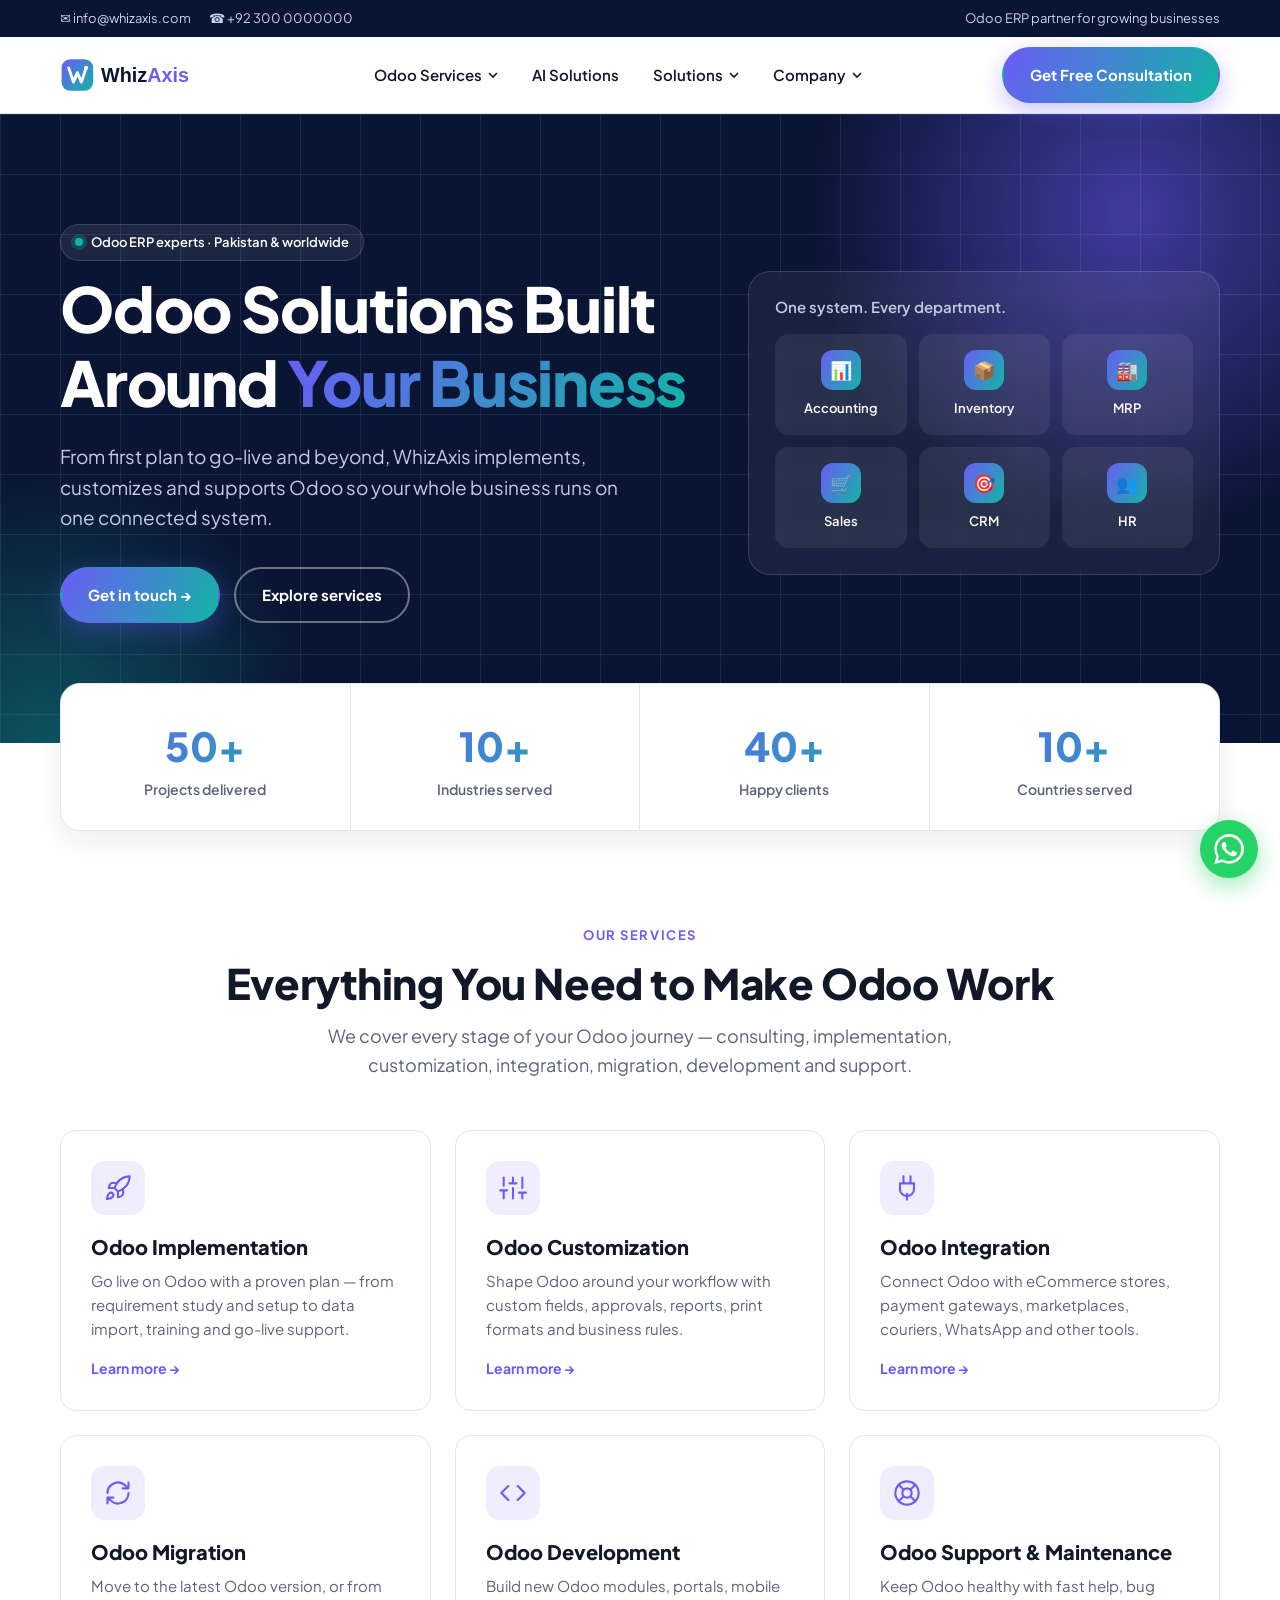
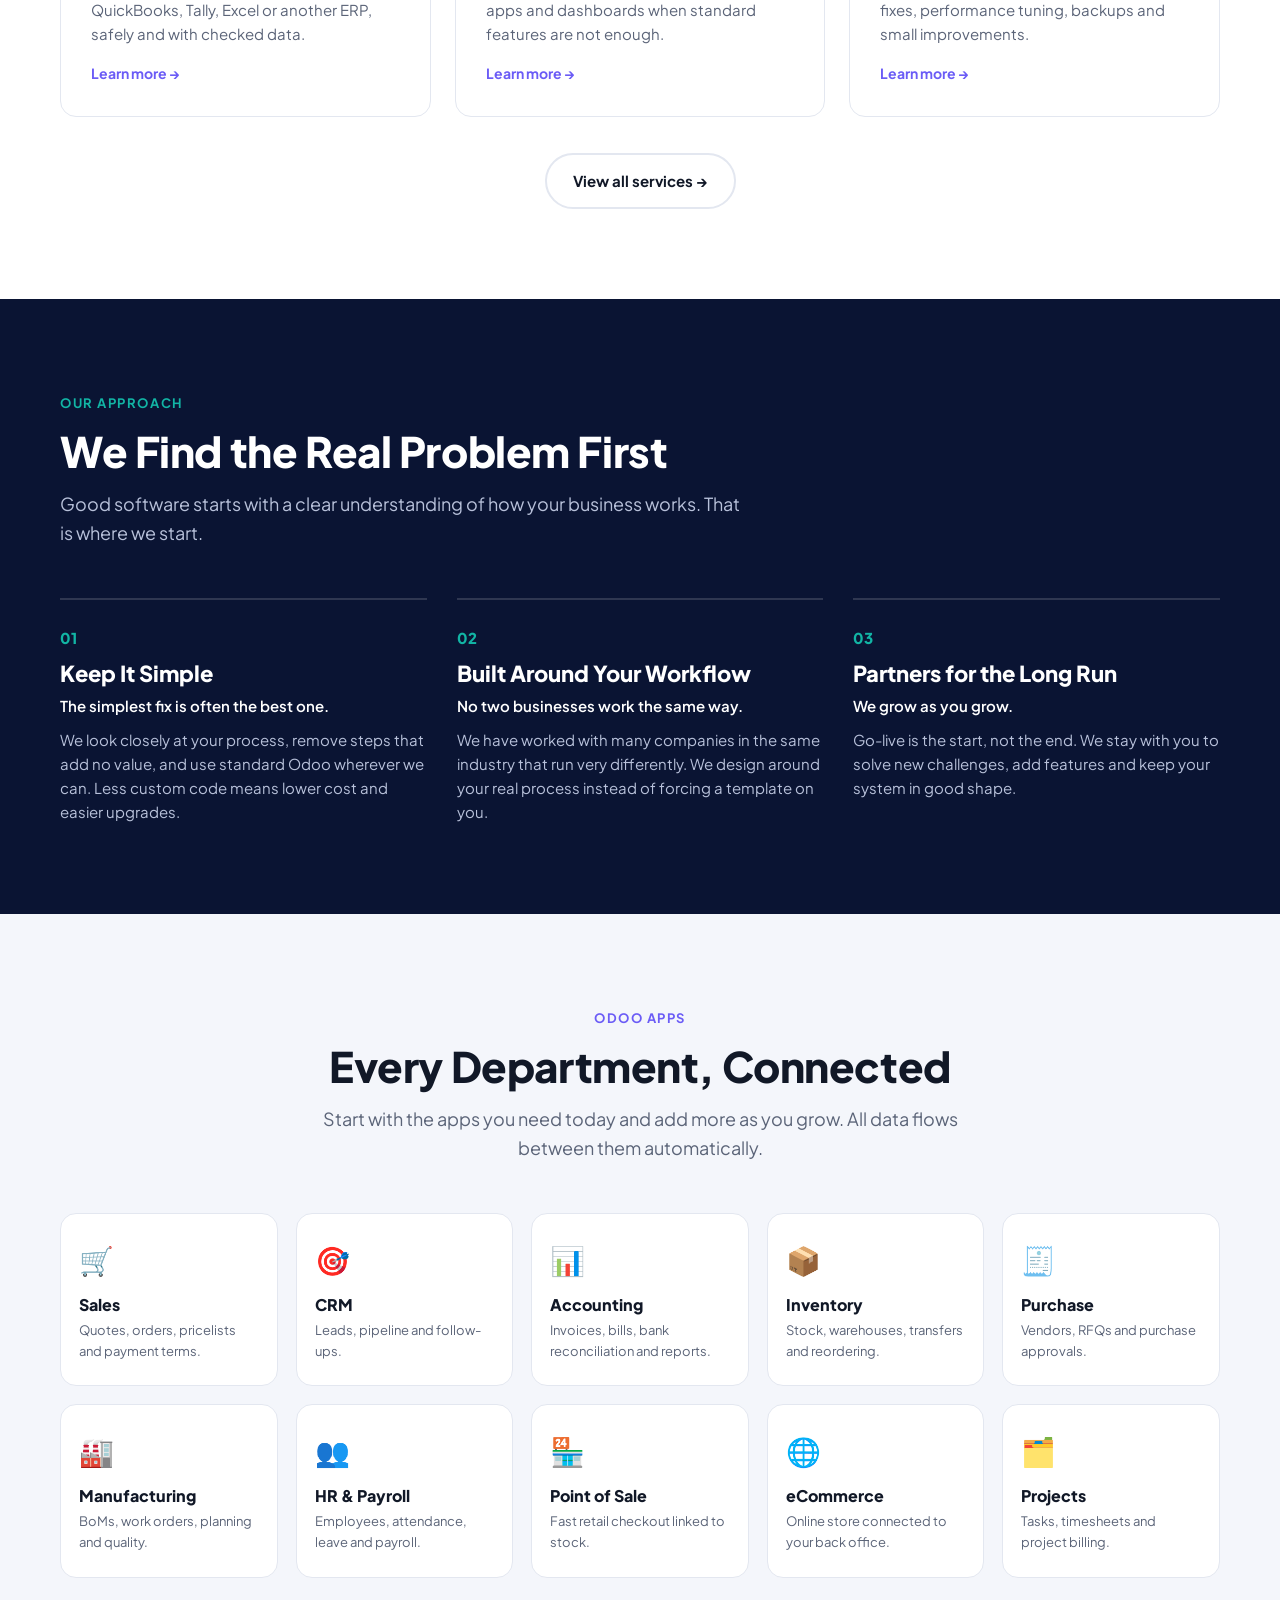
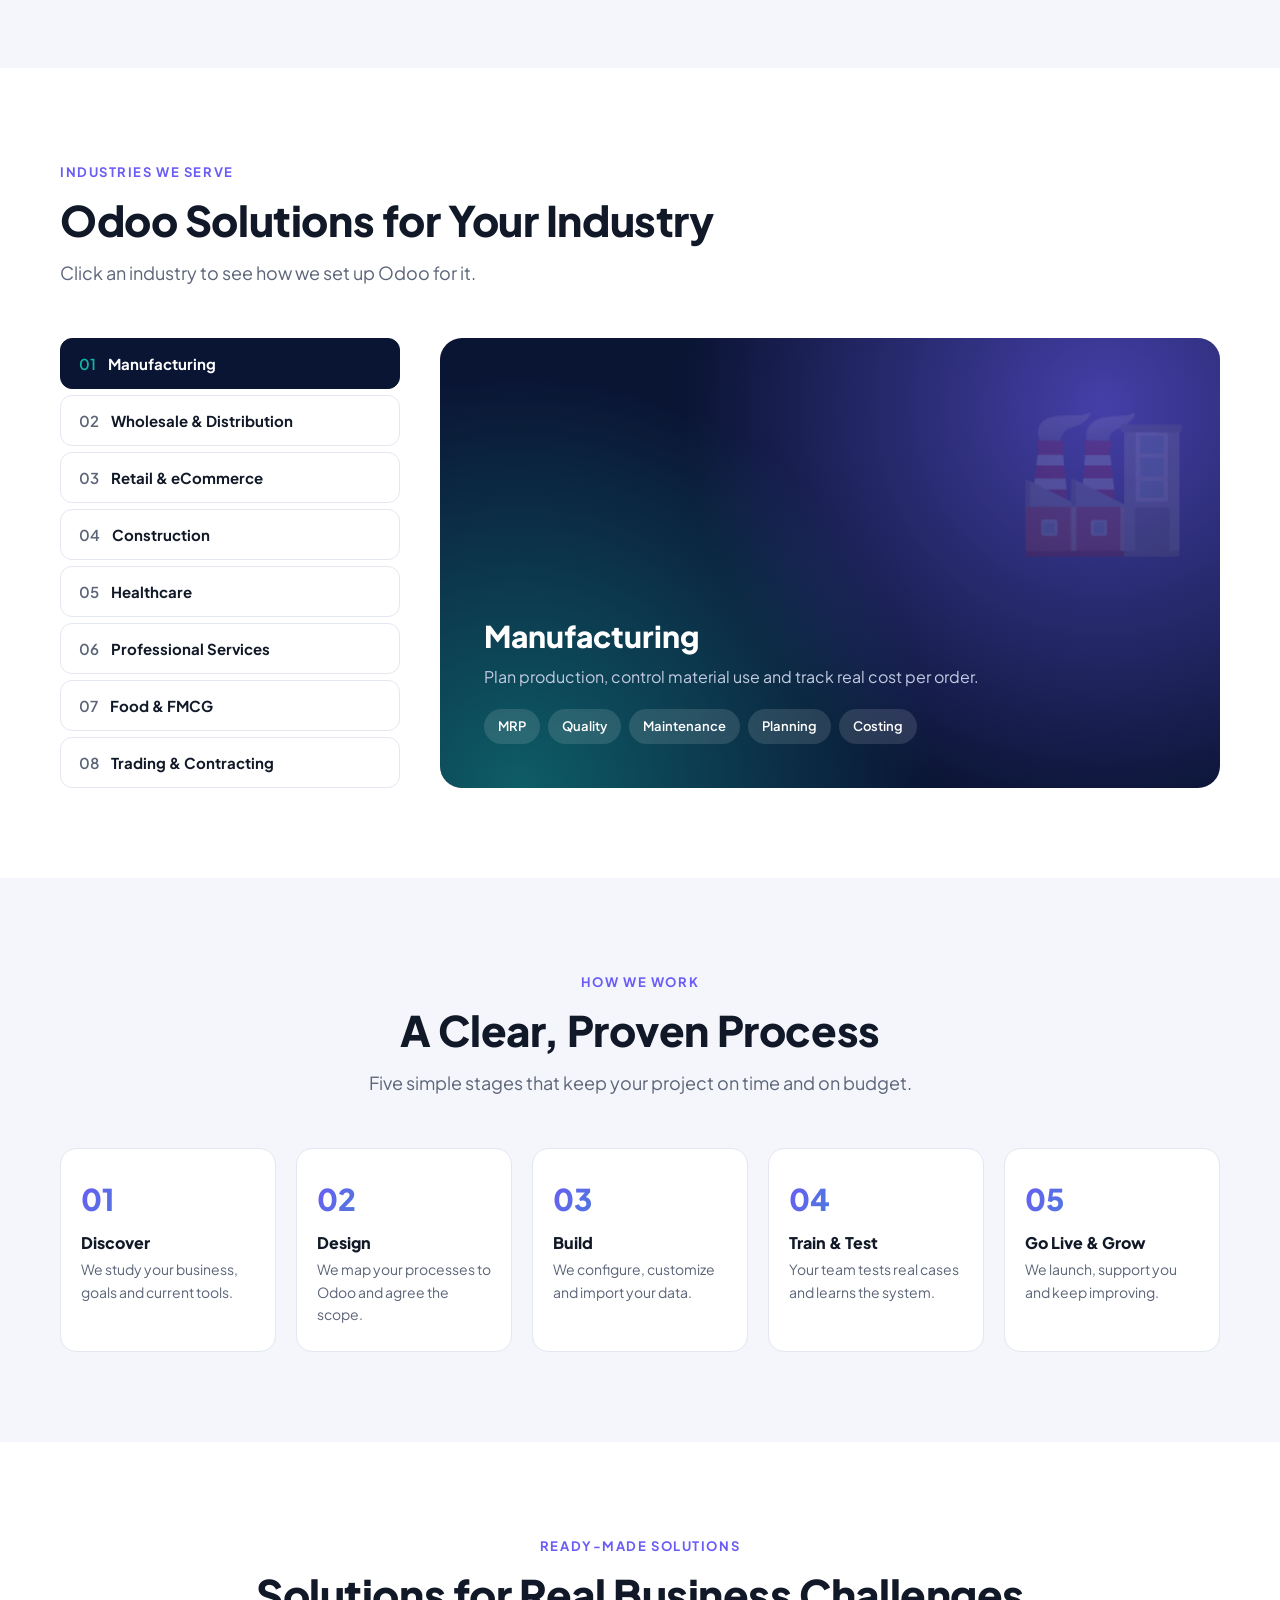
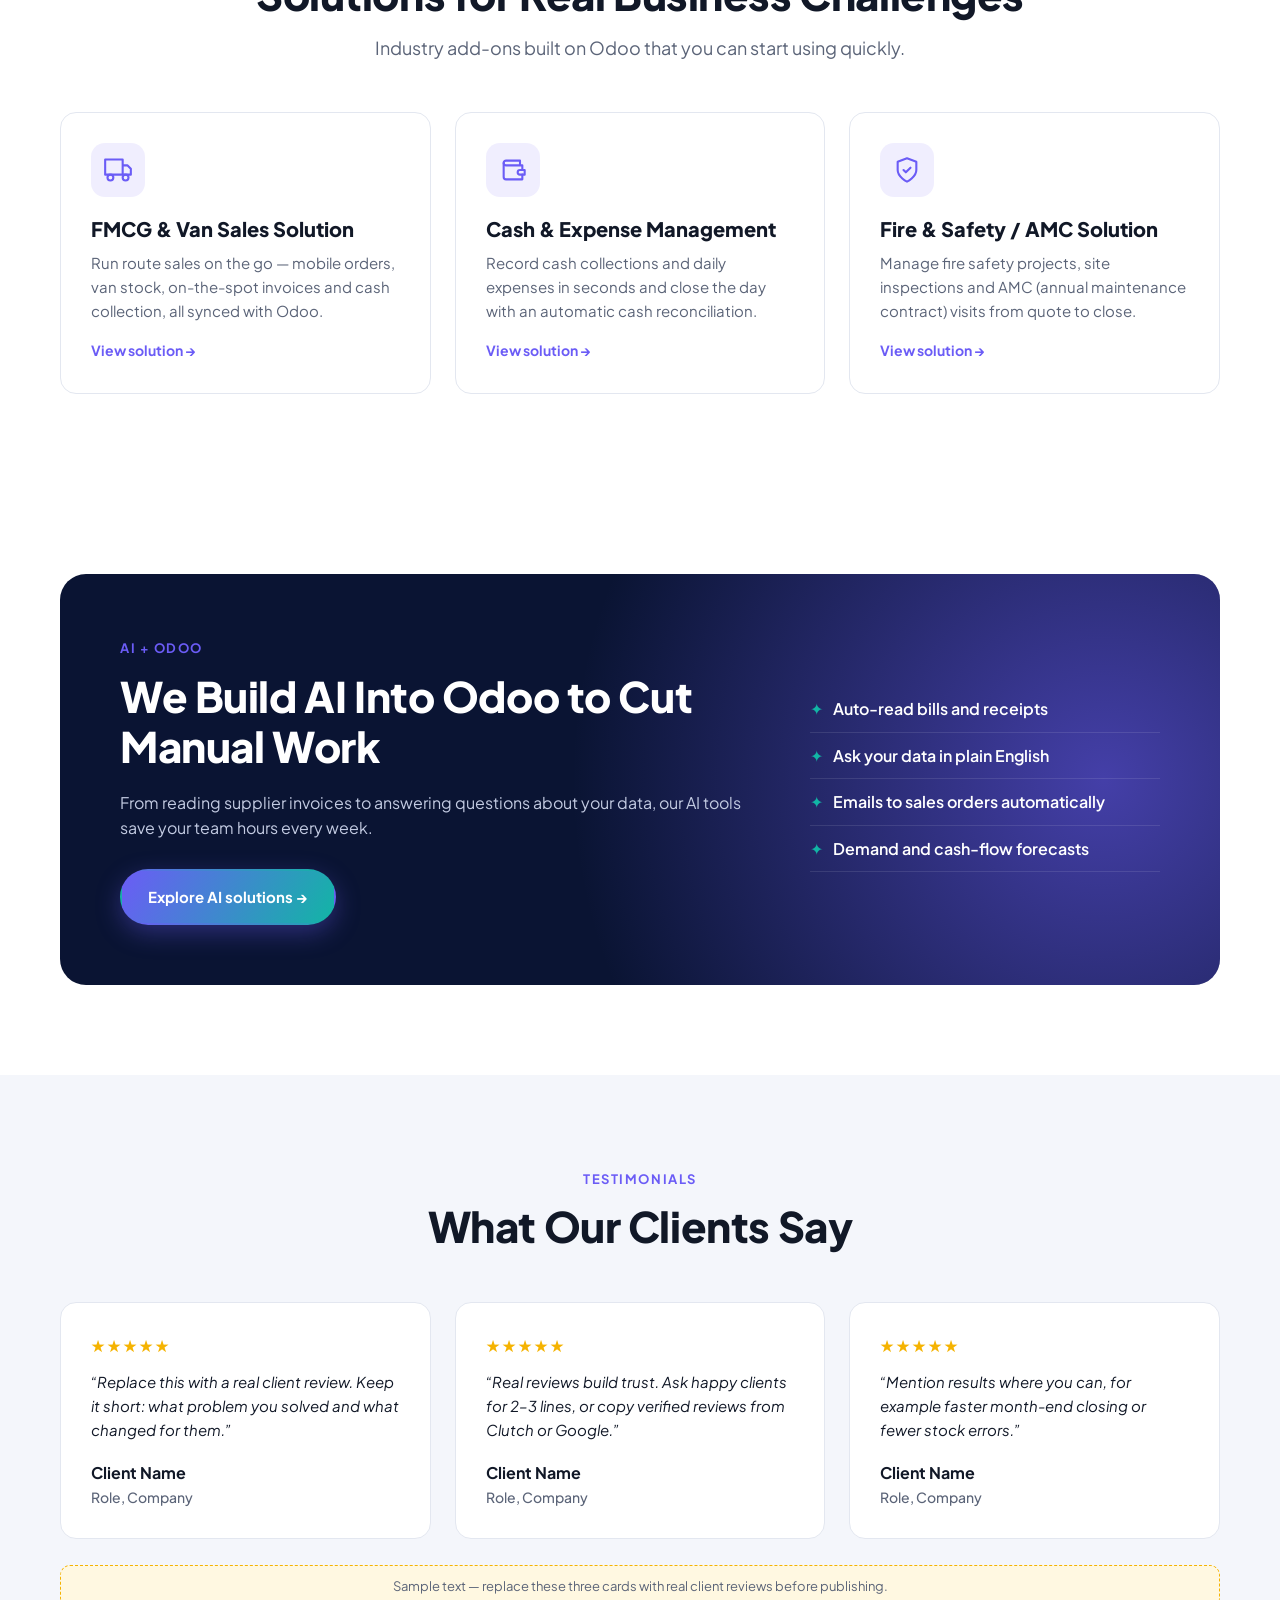
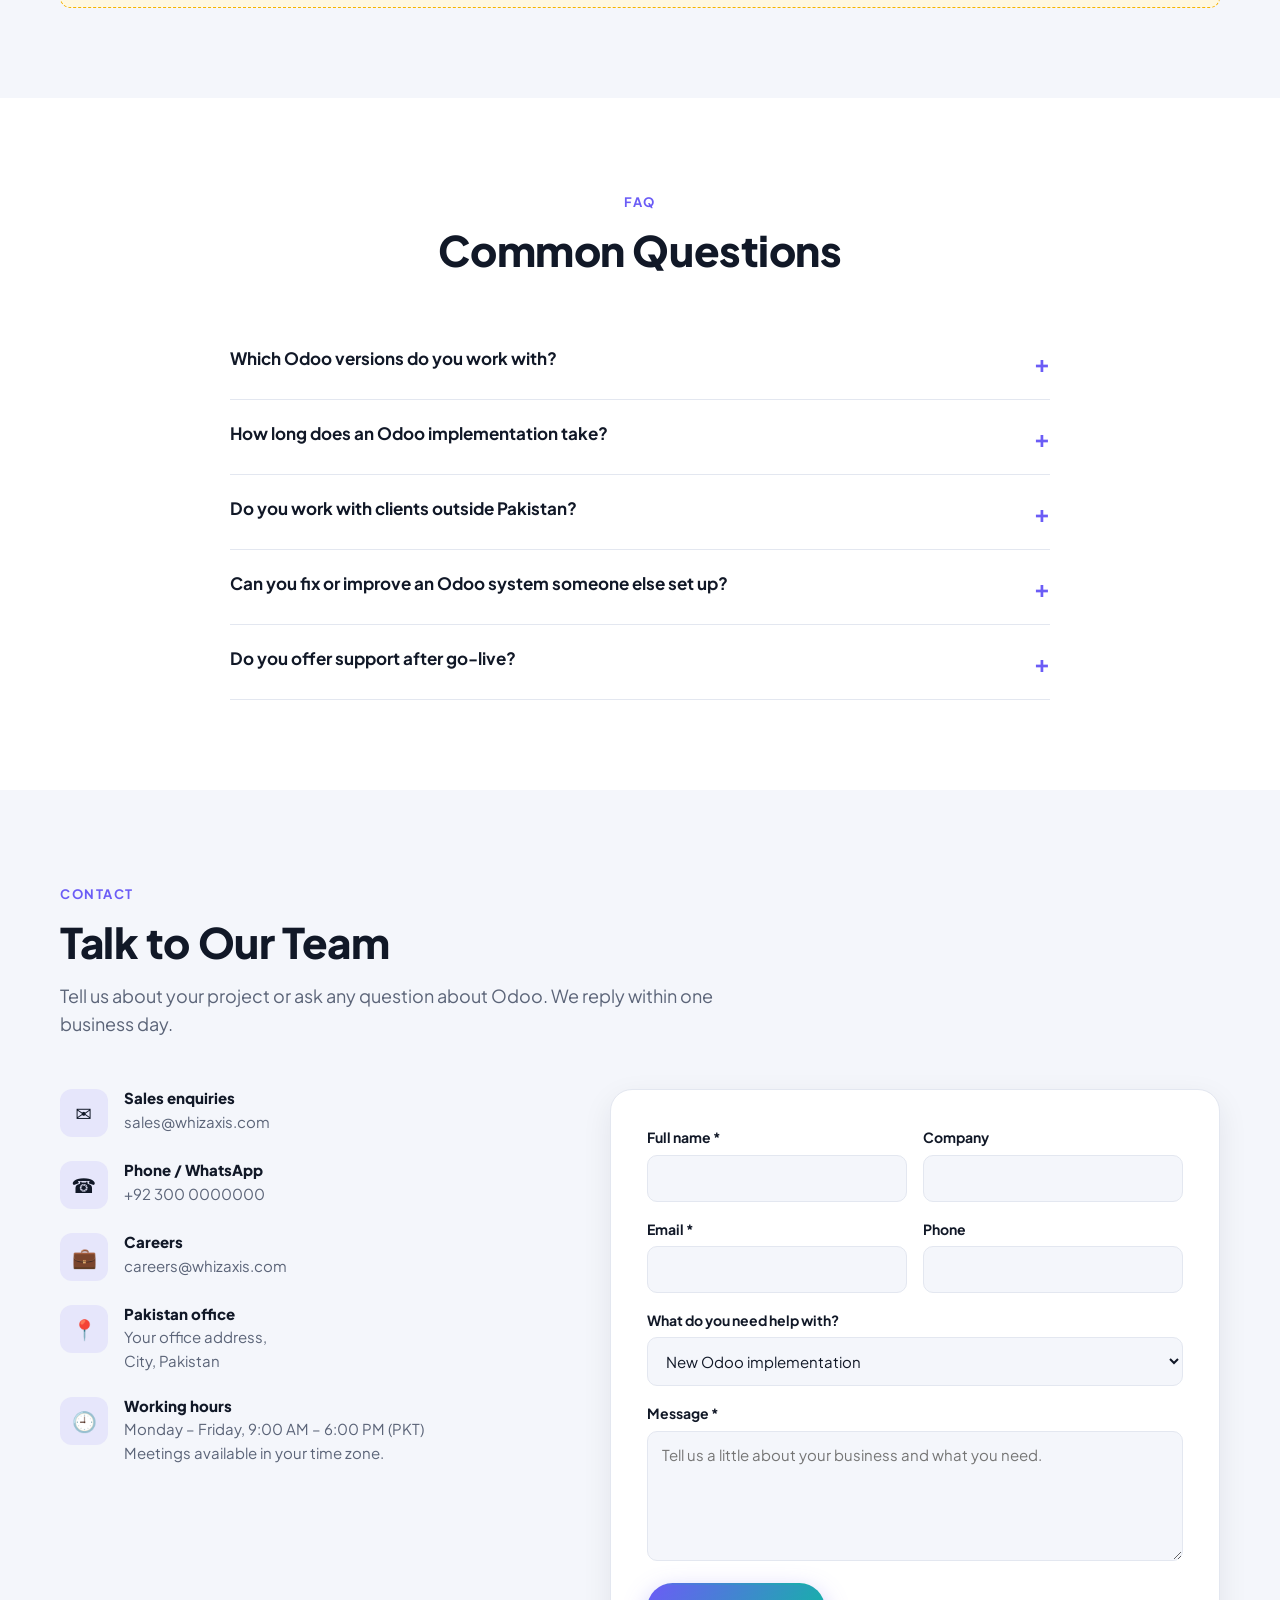
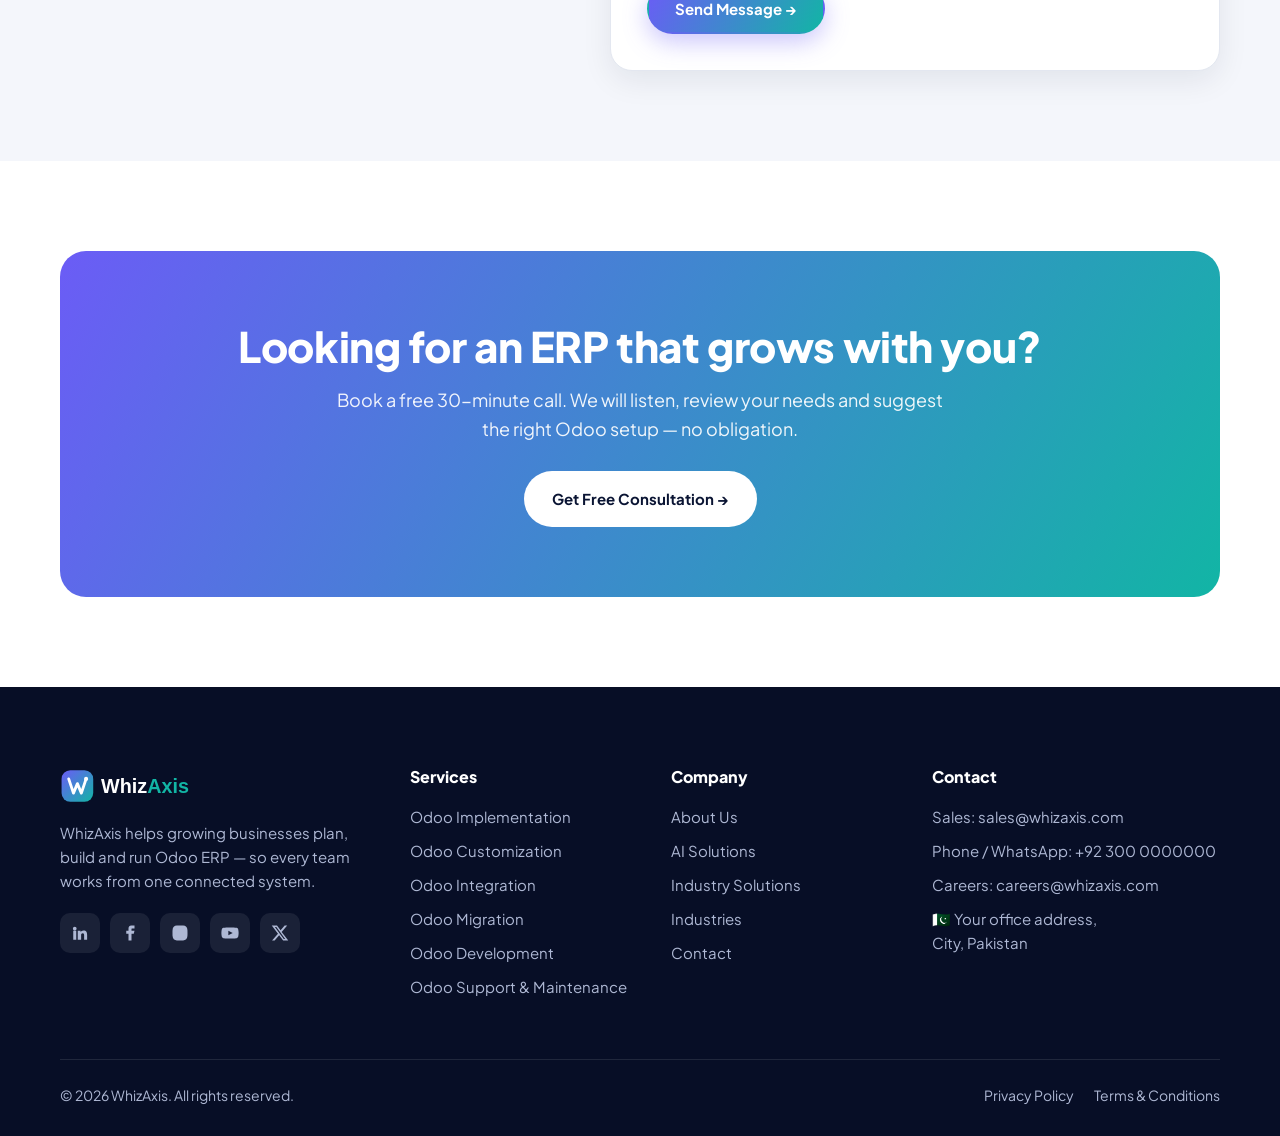
==== index.html @ fdde4825 "whizaxis-website files uploaded" ====
<!doctype html>
<html lang="en"><head>
<meta charset="utf-8"><meta name="viewport" content="width=device-width, initial-scale=1">
<title>WhizAxis | Odoo ERP Implementation, Customization & Support</title>
<meta name="description" content="WhizAxis is an Odoo ERP consulting company. We implement, customize, integrate, migrate and support Odoo for growing businesses in Pakistan and worldwide.">
<meta property="og:title" content="WhizAxis | Odoo ERP Implementation, Customization & Support"><meta property="og:description" content="WhizAxis is an Odoo ERP consulting company. We implement, customize, integrate, migrate and support Odoo for growing businesses in Pakistan and worldwide."><meta property="og:type" content="website"><meta property="og:site_name" content="WhizAxis">
<link rel="icon" href="assets/img/favicon.svg" type="image/svg+xml">
<link rel="preconnect" href="https://fonts.googleapis.com"><link rel="preconnect" href="https://fonts.gstatic.com" crossorigin>
<link href="https://fonts.googleapis.com/css2?family=Plus+Jakarta+Sans:wght@400;500;600;700;800&display=swap" rel="stylesheet">
<link rel="stylesheet" href="assets/css/style.css">
</head><body>
<div class="topbar"><div class="container"><div class="tb-links"><a href="mailto:info@whizaxis.com">✉ info@whizaxis.com</a><a href="tel:+923000000000">☎ +92 300 0000000</a></div><div class="tb-right">Odoo ERP partner for growing businesses</div></div></div>
<header class="header"><div class="container">
<a class="logo" href="index.html" aria-label="WhizAxis home"><img src="assets/img/logo.svg" alt="WhizAxis"></a>
<ul class="nav"><li class="has-drop"><button type="button">Odoo Services <svg class="caret" viewBox="0 0 10 10"><path d="M1 3l4 4 4-4" fill="none" stroke="currentColor" stroke-width="1.6"/></svg></button><div class="dropdown"><a href="services.html"><strong>View all</strong><span>Overview of odoo services</span></a><a href="services.html#consulting"><strong>Odoo Consulting</strong><span>Get clear advice before you spend</span></a><a href="services.html#implementation"><strong>Odoo Implementation</strong><span>Go live on Odoo with a proven plan — from requirement study and setup to data import, training and go-live support</span></a><a href="services.html#customization"><strong>Odoo Customization</strong><span>Shape Odoo around your workflow with custom fields, approvals, reports, print formats and business rules</span></a><a href="services.html#integration"><strong>Odoo Integration</strong><span>Connect Odoo with eCommerce stores, payment gateways, marketplaces, couriers, WhatsApp and other tools</span></a><a href="services.html#migration"><strong>Odoo Migration</strong><span>Move to the latest Odoo version, or from QuickBooks, Tally, Excel or another ERP, safely and with checked data</span></a><a href="services.html#development"><strong>Odoo Development</strong><span>Build new Odoo modules, portals, mobile apps and dashboards when standard features are not enough</span></a><a href="services.html#support"><strong>Odoo Support &amp; Maintenance</strong><span>Keep Odoo healthy with fast help, bug fixes, performance tuning, backups and small improvements</span></a></div></li><li><a href="ai-solutions.html">AI Solutions</a></li><li class="has-drop"><button type="button">Solutions <svg class="caret" viewBox="0 0 10 10"><path d="M1 3l4 4 4-4" fill="none" stroke="currentColor" stroke-width="1.6"/></svg></button><div class="dropdown"><a href="solutions.html"><strong>View all</strong><span>Overview of solutions</span></a><a href="solutions.html#van-sales"><strong>FMCG &amp; Van Sales Solution</strong><span>Run route sales on the go </span></a><a href="solutions.html#cash-expense"><strong>Cash &amp; Expense Management</strong><span>Record cash collections and daily expenses in seconds and close the day with an automatic cash reconciliation</span></a><a href="solutions.html#fire-safety"><strong>Fire &amp; Safety / AMC Solution</strong><span>Manage fire safety projects, site inspections and AMC (annual maintenance contract) visits from quote to close</span></a></div></li><li class="has-drop"><button type="button">Company <svg class="caret" viewBox="0 0 10 10"><path d="M1 3l4 4 4-4" fill="none" stroke="currentColor" stroke-width="1.6"/></svg></button><div class="dropdown"><a href="about.html"><strong>View all</strong><span>Overview of company</span></a><a href="about.html"><strong>About Us</strong><span>Who we are and how we work</span></a><a href="index.html#industries"><strong>Industries</strong><span>Sectors we serve</span></a><a href="contact.html"><strong>Contact</strong><span>Talk to our team</span></a></div></li><li class="mobile-cta"><a class="btn btn-primary" href="contact.html">Get Free Consultation</a></li></ul>
<div class="header-cta"><a class="btn btn-primary" href="contact.html">Get Free Consultation</a><button class="menu-toggle" aria-label="Open menu"><span></span><span></span><span></span></button></div>
</div></header>
<main id="main">
<section class="hero"><div class="grid-lines"></div><div class="container">
<div><span class="badge-pill"><span class="dot"></span>Odoo ERP experts · Pakistan &amp; worldwide</span>
<h1>Odoo Solutions Built Around <span class="grad-text">Your Business</span></h1>
<p>From first plan to go-live and beyond, WhizAxis implements, customizes and supports Odoo so your whole business runs on one connected system.</p>
<div class="hero-actions"><a class="btn btn-primary" href="contact.html">Get in touch →</a><a class="btn btn-outline" href="services.html">Explore services</a></div></div>
<div class="hero-card"><h4>One system. Every department.</h4><div class="app-grid"><div class="app-tile"><div class="ic">📊</div>Accounting</div><div class="app-tile"><div class="ic">📦</div>Inventory</div><div class="app-tile"><div class="ic">🏭</div>MRP</div><div class="app-tile"><div class="ic">🛒</div>Sales</div><div class="app-tile"><div class="ic">🎯</div>CRM</div><div class="app-tile"><div class="ic">👥</div>HR</div></div></div>
</div></section>

<section class="stats"><div class="container"><div class="stats-grid">
<div class="stat"><div class="num grad-text" data-count="50" data-suffix="+">50+</div><div class="label">Projects delivered</div></div>
<div class="stat"><div class="num grad-text" data-count="10" data-suffix="+">10+</div><div class="label">Industries served</div></div>
<div class="stat"><div class="num grad-text" data-count="40" data-suffix="+">40+</div><div class="label">Happy clients</div></div>
<div class="stat"><div class="num grad-text" data-count="10" data-suffix="+">10+</div><div class="label">Countries served</div></div>
</div></div></section>

<section class="section"><div class="container">
<div class="section-head center reveal"><span class="eyebrow">Our services</span><h2>Everything You Need to Make Odoo Work</h2><p class="lead">We cover every stage of your Odoo journey — consulting, implementation, customization, integration, migration, development and support.</p></div>
<div class="cards c3"><a class="card service-card reveal" href="services.html#implementation"><div class="icon"><svg viewBox="0 0 24 24" fill="none" stroke="currentColor" stroke-width="1.8" stroke-linecap="round" stroke-linejoin="round"><path d="M4.5 16.5c-1.5 1.3-2 5-2 5s3.7-.5 5-2c.7-.8.7-2.1-.1-2.9a2.2 2.2 0 0 0-2.9-.1z"/><path d="M12 15l-3-3a22 22 0 0 1 2-3.9A12.9 12.9 0 0 1 22 2c0 2.7-.8 7.5-6 11a22.4 22.4 0 0 1-4 2z"/><path d="M9 12H4s.6-3 2-4c1.6-1.1 5 0 5 0M12 15v5s3-.6 4-2c1.1-1.6 0-5 0-5"/></svg></div><h3>Odoo Implementation</h3><p>Go live on Odoo with a proven plan — from requirement study and setup to data import, training and go-live support.</p><span class="more">Learn more →</span></a><a class="card service-card reveal" href="services.html#customization"><div class="icon"><svg viewBox="0 0 24 24" fill="none" stroke="currentColor" stroke-width="1.8" stroke-linecap="round" stroke-linejoin="round"><path d="M4 21v-7M4 10V3M12 21v-9M12 8V3M20 21v-5M20 12V3M1 14h6M9 8h6M17 16h6"/></svg></div><h3>Odoo Customization</h3><p>Shape Odoo around your workflow with custom fields, approvals, reports, print formats and business rules.</p><span class="more">Learn more →</span></a><a class="card service-card reveal" href="services.html#integration"><div class="icon"><svg viewBox="0 0 24 24" fill="none" stroke="currentColor" stroke-width="1.8" stroke-linecap="round" stroke-linejoin="round"><path d="M12 22v-5M9 8V2M15 8V2M18 8v5a6 6 0 0 1-12 0V8z"/></svg></div><h3>Odoo Integration</h3><p>Connect Odoo with eCommerce stores, payment gateways, marketplaces, couriers, WhatsApp and other tools.</p><span class="more">Learn more →</span></a><a class="card service-card reveal" href="services.html#migration"><div class="icon"><svg viewBox="0 0 24 24" fill="none" stroke="currentColor" stroke-width="1.8" stroke-linecap="round" stroke-linejoin="round"><path d="M3 12a9 9 0 0 1 15-6.7L21 8M21 3v5h-5M21 12a9 9 0 0 1-15 6.7L3 16M3 21v-5h5"/></svg></div><h3>Odoo Migration</h3><p>Move to the latest Odoo version, or from QuickBooks, Tally, Excel or another ERP, safely and with checked data.</p><span class="more">Learn more →</span></a><a class="card service-card reveal" href="services.html#development"><div class="icon"><svg viewBox="0 0 24 24" fill="none" stroke="currentColor" stroke-width="1.8" stroke-linecap="round" stroke-linejoin="round"><path d="M16 18l6-6-6-6M8 6l-6 6 6 6"/></svg></div><h3>Odoo Development</h3><p>Build new Odoo modules, portals, mobile apps and dashboards when standard features are not enough.</p><span class="more">Learn more →</span></a><a class="card service-card reveal" href="services.html#support"><div class="icon"><svg viewBox="0 0 24 24" fill="none" stroke="currentColor" stroke-width="1.8" stroke-linecap="round" stroke-linejoin="round"><circle cx="12" cy="12" r="10"/><circle cx="12" cy="12" r="4"/><path d="M4.9 4.9l4.3 4.3M14.8 14.8l4.3 4.3M14.8 9.2l4.3-4.3M4.9 19.1l4.3-4.3"/></svg></div><h3>Odoo Support & Maintenance</h3><p>Keep Odoo healthy with fast help, bug fixes, performance tuning, backups and small improvements.</p><span class="more">Learn more →</span></a></div>
<div class="center" style="margin-top:36px"><a class="btn btn-ghost" href="services.html">View all services →</a></div>
</div></section>

<section class="section dark"><div class="container">
<div class="section-head reveal"><span class="eyebrow">Our approach</span><h2>We Find the Real Problem First</h2><p class="lead">Good software starts with a clear understanding of how your business works. That is where we start.</p></div>
<div class="expertise-list">
<div class="exp-item reveal"><div class="n">01</div><h3>Keep It Simple</h3><p class="tag">The simplest fix is often the best one.</p><p>We look closely at your process, remove steps that add no value, and use standard Odoo wherever we can. Less custom code means lower cost and easier upgrades.</p></div>
<div class="exp-item reveal"><div class="n">02</div><h3>Built Around Your Workflow</h3><p class="tag">No two businesses work the same way.</p><p>We have worked with many companies in the same industry that run very differently. We design around your real process instead of forcing a template on you.</p></div>
<div class="exp-item reveal"><div class="n">03</div><h3>Partners for the Long Run</h3><p class="tag">We grow as you grow.</p><p>Go-live is the start, not the end. We stay with you to solve new challenges, add features and keep your system in good shape.</p></div>
</div></div></section>

<section class="section soft"><div class="container">
<div class="section-head center reveal"><span class="eyebrow">Odoo apps</span><h2>Every Department, Connected</h2><p class="lead">Start with the apps you need today and add more as you grow. All data flows between them automatically.</p></div>
<div class="modules"><div class="module reveal"><div class="mi">🛒</div><h4>Sales</h4><p>Quotes, orders, pricelists and payment terms.</p></div><div class="module reveal"><div class="mi">🎯</div><h4>CRM</h4><p>Leads, pipeline and follow-ups.</p></div><div class="module reveal"><div class="mi">📊</div><h4>Accounting</h4><p>Invoices, bills, bank reconciliation and reports.</p></div><div class="module reveal"><div class="mi">📦</div><h4>Inventory</h4><p>Stock, warehouses, transfers and reordering.</p></div><div class="module reveal"><div class="mi">🧾</div><h4>Purchase</h4><p>Vendors, RFQs and purchase approvals.</p></div><div class="module reveal"><div class="mi">🏭</div><h4>Manufacturing</h4><p>BoMs, work orders, planning and quality.</p></div><div class="module reveal"><div class="mi">👥</div><h4>HR & Payroll</h4><p>Employees, attendance, leave and payroll.</p></div><div class="module reveal"><div class="mi">🏪</div><h4>Point of Sale</h4><p>Fast retail checkout linked to stock.</p></div><div class="module reveal"><div class="mi">🌐</div><h4>eCommerce</h4><p>Online store connected to your back office.</p></div><div class="module reveal"><div class="mi">🗂️</div><h4>Projects</h4><p>Tasks, timesheets and project billing.</p></div></div></div></section>

<section class="section" id="industries"><div class="container">
<div class="section-head reveal"><span class="eyebrow">Industries we serve</span><h2>Odoo Solutions for Your Industry</h2><p class="lead">Click an industry to see how we set up Odoo for it.</p></div>
<div class="ind-wrap reveal"><div class="ind-tabs"><button class="ind-tab active" data-icon="🏭" data-title="Manufacturing" data-text="Plan production, control material use and track real cost per order." data-chips="MRP|Quality|Maintenance|Planning|Costing"><span>01</span>Manufacturing</button><button class="ind-tab" data-icon="🚚" data-title="Wholesale &amp; Distribution" data-text="Run warehouses, routes, pricelists and credit control from one system." data-chips="Multi-warehouse|Barcode|Landed cost|Credit limits"><span>02</span>Wholesale &amp; Distribution</button><button class="ind-tab" data-icon="🛍️" data-title="Retail &amp; eCommerce" data-text="Link shops, website and marketplaces with one stock and one set of customers." data-chips="POS|eCommerce|Loyalty|Marketplaces"><span>03</span>Retail &amp; eCommerce</button><button class="ind-tab" data-icon="🏗️" data-title="Construction" data-text="Track projects, sites, sub-contractors, progress billing and retention." data-chips="Projects|Job costing|Progress invoices|Subcontracting"><span>04</span>Construction</button><button class="ind-tab" data-icon="🏥" data-title="Healthcare" data-text="Manage clinics, pharmacy stock, expiry dates and patient billing." data-chips="Lot & expiry|Appointments|Billing|Inventory"><span>05</span>Healthcare</button><button class="ind-tab" data-icon="💼" data-title="Professional Services" data-text="Plan staff time, track timesheets and bill clients correctly." data-chips="Timesheets|Planning|Subscriptions|Helpdesk"><span>06</span>Professional Services</button><button class="ind-tab" data-icon="🥫" data-title="Food &amp; FMCG" data-text="Handle batches, expiry, van sales and distributor schemes." data-chips="Batches|Van sales|Schemes|Traceability"><span>07</span>Food &amp; FMCG</button><button class="ind-tab" data-icon="⚖️" data-title="Trading &amp; Contracting" data-text="Handle imports, landed costs, multi-currency deals and contracts." data-chips="Imports|Multi-currency|Contracts|AMC"><span>08</span>Trading &amp; Contracting</button></div>
<div class="ind-panel"><div class="big-ic">🏭</div><h3>Manufacturing</h3><p>Plan production, control material use and track real cost per order.</p><div class="chips"><span class="chip">MRP</span><span class="chip">Quality</span><span class="chip">Maintenance</span><span class="chip">Planning</span><span class="chip">Costing</span></div></div></div>
</div></section>

<section class="section soft"><div class="container">
<div class="section-head center reveal"><span class="eyebrow">How we work</span><h2>A Clear, Proven Process</h2><p class="lead">Five simple stages that keep your project on time and on budget.</p></div>
<div class="process"><div class="step reveal"><h4>Discover</h4><p>We study your business, goals and current tools.</p></div><div class="step reveal"><h4>Design</h4><p>We map your processes to Odoo and agree the scope.</p></div><div class="step reveal"><h4>Build</h4><p>We configure, customize and import your data.</p></div><div class="step reveal"><h4>Train & Test</h4><p>Your team tests real cases and learns the system.</p></div><div class="step reveal"><h4>Go Live & Grow</h4><p>We launch, support you and keep improving.</p></div></div></div></section>

<section class="section"><div class="container">
<div class="section-head center reveal"><span class="eyebrow">Ready-made solutions</span><h2>Solutions for Real Business Challenges</h2><p class="lead">Industry add-ons built on Odoo that you can start using quickly.</p></div>
<div class="cards c3"><a class="card service-card reveal" href="solutions.html#van-sales"><div class="icon"><svg viewBox="0 0 24 24" fill="none" stroke="currentColor" stroke-width="1.8" stroke-linecap="round" stroke-linejoin="round"><path d="M1 3h15v13H1zM16 8h4l3 3v5h-7z"/><circle cx="5.5" cy="18.5" r="2.5"/><circle cx="18.5" cy="18.5" r="2.5"/></svg></div><h3>FMCG & Van Sales Solution</h3><p>Run route sales on the go — mobile orders, van stock, on-the-spot invoices and cash collection, all synced with Odoo.</p><span class="more">View solution →</span></a><a class="card service-card reveal" href="solutions.html#cash-expense"><div class="icon"><svg viewBox="0 0 24 24" fill="none" stroke="currentColor" stroke-width="1.8" stroke-linecap="round" stroke-linejoin="round"><path d="M20 12V8H6a2 2 0 0 1 0-4h12v4"/><path d="M4 6v12a2 2 0 0 0 2 2h14v-4"/><path d="M18 12a2 2 0 0 0 0 4h4v-4z"/></svg></div><h3>Cash & Expense Management</h3><p>Record cash collections and daily expenses in seconds and close the day with an automatic cash reconciliation.</p><span class="more">View solution →</span></a><a class="card service-card reveal" href="solutions.html#fire-safety"><div class="icon"><svg viewBox="0 0 24 24" fill="none" stroke="currentColor" stroke-width="1.8" stroke-linecap="round" stroke-linejoin="round"><path d="M12 22s8-4 8-10V5l-8-3-8 3v7c0 6 8 10 8 10z"/><path d="M9 12l2 2 4-4"/></svg></div><h3>Fire & Safety / AMC Solution</h3><p>Manage fire safety projects, site inspections and AMC (annual maintenance contract) visits from quote to close.</p><span class="more">View solution →</span></a></div></div></section>

<section class="section"><div class="container"><div class="ai-band reveal">
<div><span class="eyebrow">AI + Odoo</span><h2>We Build AI Into Odoo to Cut Manual Work</h2><p>From reading supplier invoices to answering questions about your data, our AI tools save your team hours every week.</p><a class="btn btn-primary" href="ai-solutions.html">Explore AI solutions →</a></div>
<ul class="ai-list"><li>Auto-read bills and receipts</li><li>Ask your data in plain English</li><li>Emails to sales orders automatically</li><li>Demand and cash-flow forecasts</li></ul>
</div></div></section>

<section class="section soft"><div class="container">
<div class="section-head center reveal"><span class="eyebrow">Testimonials</span><h2>What Our Clients Say</h2></div>
<div class="cards c3"><div class="quote-card reveal"><div class="stars">★★★★★</div><p>“Replace this with a real client review. Keep it short: what problem you solved and what changed for them.”</p><div class="who">Client Name<span>Role, Company</span></div></div><div class="quote-card reveal"><div class="stars">★★★★★</div><p>“Real reviews build trust. Ask happy clients for 2–3 lines, or copy verified reviews from Clutch or Google.”</p><div class="who">Client Name<span>Role, Company</span></div></div><div class="quote-card reveal"><div class="stars">★★★★★</div><p>“Mention results where you can, for example faster month-end closing or fewer stock errors.”</p><div class="who">Client Name<span>Role, Company</span></div></div></div>
<div class="placeholder-note">Sample text — replace these three cards with real client reviews before publishing.</div>
</div></section>

<section class="section"><div class="container">
<div class="section-head center reveal"><span class="eyebrow">FAQ</span><h2>Common Questions</h2></div>
<div class="faq reveal"><div class="faq-item"><button class="faq-q">Which Odoo versions do you work with?<span class="plus">+</span></button><div class="faq-a"><p>We work with all recent versions, including Odoo 16, 17, 18 and 19 — on Community, Enterprise, Odoo Online and Odoo.sh.</p></div></div><div class="faq-item"><button class="faq-q">How long does an Odoo implementation take?<span class="plus">+</span></button><div class="faq-a"><p>A small setup can go live in 3–6 weeks. A multi-company or manufacturing project usually takes 2–4 months. We give you a clear timeline after the requirement study.</p></div></div><div class="faq-item"><button class="faq-q">Do you work with clients outside Pakistan?<span class="plus">+</span></button><div class="faq-a"><p>Yes. We work remotely with clients in the Middle East, Europe, the US and Australia, and match your working hours for meetings.</p></div></div><div class="faq-item"><button class="faq-q">Can you fix or improve an Odoo system someone else set up?<span class="plus">+</span></button><div class="faq-a"><p>Yes. We start with a health check, list the issues, and then fix and improve the system step by step.</p></div></div><div class="faq-item"><button class="faq-q">Do you offer support after go-live?<span class="plus">+</span></button><div class="faq-a"><p>Yes. We offer monthly support plans with set response times, so you always have a team that knows your setup.</p></div></div></div></div></section>

<section class="section soft" id="contact"><div class="container">
<div class="section-head reveal"><span class="eyebrow">Contact</span><h2>Talk to Our Team</h2><p class="lead">Tell us about your project or ask any question about Odoo. We reply within one business day.</p></div>
<div class="contact-grid"><div class="contact-info reveal">
<div class="info-row"><div class="info-ic">✉</div><div><h4>Sales enquiries</h4><a href="mailto:sales@whizaxis.com">sales@whizaxis.com</a></div></div>
<div class="info-row"><div class="info-ic">☎</div><div><h4>Phone / WhatsApp</h4><a href="tel:+923000000000">+92 300 0000000</a></div></div>
<div class="info-row"><div class="info-ic">💼</div><div><h4>Careers</h4><a href="mailto:careers@whizaxis.com">careers@whizaxis.com</a></div></div>
<div class="info-row"><div class="info-ic">📍</div><div><h4>Pakistan office</h4><p>Your office address,<br>City, Pakistan</p></div></div>
<div class="info-row"><div class="info-ic">🕘</div><div><h4>Working hours</h4><p>Monday – Friday, 9:00 AM – 6:00 PM (PKT)<br>Meetings available in your time zone.</p></div></div></div><form class="form contact-form reveal" novalidate>
<div class="hp"><label>Leave empty<input name="website" tabindex="-1" autocomplete="off"></label></div>
<div class="form-row"><div class="field"><label for="f-name">Full name *</label><input id="f-name" name="name" required></div><div class="field"><label for="f-co">Company</label><input id="f-co" name="company"></div></div>
<div class="form-row"><div class="field"><label for="f-email">Email *</label><input id="f-email" name="email" type="email" required></div><div class="field"><label for="f-ph">Phone</label><input id="f-ph" name="phone" type="tel"></div></div>
<div class="field"><label for="f-svc">What do you need help with?</label><select id="f-svc" name="service"><option>New Odoo implementation</option><option>Odoo customization</option><option>Odoo integration</option><option>Odoo migration</option><option>Odoo development</option><option>Support for an existing Odoo system</option><option>AI solutions for Odoo</option><option>Other</option></select></div>
<div class="field"><label for="f-msg">Message *</label><textarea id="f-msg" name="message" required placeholder="Tell us a little about your business and what you need."></textarea></div>
<button class="btn btn-primary" type="submit">Send Message →</button><div class="form-msg" role="status"></div></form></div></div></section>
<section class="section"><div class="container"><div class="cta reveal"><h2>Looking for an ERP that grows with you?</h2><p>Book a free 30-minute call. We will listen, review your needs and suggest the right Odoo setup — no obligation.</p><a class="btn" href="contact.html">Get Free Consultation →</a></div></div></section></main>
<footer class="footer"><div class="container"><div class="footer-grid">
<div><a class="logo" href="index.html"><img src="assets/img/logo-light.svg" alt="WhizAxis"></a><p>WhizAxis helps growing businesses plan, build and run Odoo ERP — so every team works from one connected system.</p><div class="socials"><a href="#" aria-label="LinkedIn"><svg viewBox="0 0 24 24"><path d="M4.98 3.5a2.5 2.5 0 1 1 0 5 2.5 2.5 0 0 1 0-5zM3 9h4v12H3zM9 9h3.8v1.7h.1c.5-1 1.8-2 3.8-2 4 0 4.8 2.6 4.8 6V21h-4v-5.6c0-1.3 0-3-1.9-3s-2.1 1.4-2.1 2.9V21H9z"/></svg></a><a href="#" aria-label="Facebook"><svg viewBox="0 0 24 24"><path d="M14 9V7c0-.9.6-1 1-1h3V2h-4c-3.3 0-4 2.4-4 4v3H7v4h3v9h4v-9h3l1-4z"/></svg></a><a href="#" aria-label="Instagram"><svg viewBox="0 0 24 24"><path d="M12 7a5 5 0 1 0 0 10 5 5 0 0 0 0-10zm0 8.2a3.2 3.2 0 1 1 0-6.4 3.2 3.2 0 0 1 0 6.4zM17.3 5.5a1.2 1.2 0 1 0 0 2.4 1.2 1.2 0 0 0 0-2.4zM12 2c-2.7 0-3 0-4.1.1C4.3 2.3 2.3 4.3 2.1 7.9 2 9 2 9.3 2 12s0 3 .1 4.1c.2 3.6 2.2 5.6 5.8 5.8 1.1.1 1.4.1 4.1.1s3 0 4.1-.1c3.6-.2 5.6-2.2 5.8-5.8.1-1.1.1-1.4.1-4.1s0-3-.1-4.1c-.2-3.6-2.2-5.6-5.8-5.8C15 2 14.7 2 12 2z"/></svg></a><a href="#" aria-label="YouTube"><svg viewBox="0 0 24 24"><path d="M23 7.2a3 3 0 0 0-2.1-2.1C19 4.6 12 4.6 12 4.6s-7 0-8.9.5A3 3 0 0 0 1 7.2 31 31 0 0 0 .5 12a31 31 0 0 0 .5 4.8 3 3 0 0 0 2.1 2.1c1.9.5 8.9.5 8.9.5s7 0 8.9-.5a3 3 0 0 0 2.1-2.1 31 31 0 0 0 .5-4.8 31 31 0 0 0-.5-4.8zM9.8 15V9l5.8 3z"/></svg></a><a href="#" aria-label="X"><svg viewBox="0 0 24 24"><path d="M18.2 2h3.4l-7.4 8.5L23 22h-6.8l-5.3-7-6.1 7H1.4l7.9-9L1 2h7l4.8 6.4zm-1.2 18h1.9L7.1 4H5.1z"/></svg></a></div></div>
<div><h4>Services</h4><ul><li><a href="services.html#implementation">Odoo Implementation</a></li><li><a href="services.html#customization">Odoo Customization</a></li><li><a href="services.html#integration">Odoo Integration</a></li><li><a href="services.html#migration">Odoo Migration</a></li><li><a href="services.html#development">Odoo Development</a></li><li><a href="services.html#support">Odoo Support & Maintenance</a></li></ul></div>
<div><h4>Company</h4><ul><li><a href="about.html">About Us</a></li><li><a href="ai-solutions.html">AI Solutions</a></li><li><a href="solutions.html">Industry Solutions</a></li><li><a href="index.html#industries">Industries</a></li><li><a href="contact.html">Contact</a></li></ul></div>
<div><h4>Contact</h4><ul><li>Sales: <a href="mailto:sales@whizaxis.com">sales@whizaxis.com</a></li><li>Phone / WhatsApp: <a href="tel:+923000000000">+92 300 0000000</a></li><li>Careers: <a href="mailto:careers@whizaxis.com">careers@whizaxis.com</a></li><li>🇵🇰 Your office address,<br>City, Pakistan</li></ul></div>
</div><div class="footer-bottom"><span>© <span id="year">2026</span> WhizAxis. All rights reserved.</span><div class="links"><a href="privacy.html">Privacy Policy</a><a href="terms.html">Terms &amp; Conditions</a></div></div></div></footer>
<a class="wa-float" href="https://wa.me/923000000000" target="_blank" rel="noopener" aria-label="Chat on WhatsApp"><svg viewBox="0 0 24 24"><path d="M17.5 14.4c-.3-.1-1.8-.9-2-1s-.5-.1-.7.1-.8 1-.9 1.2-.3.2-.6.1a8.2 8.2 0 0 1-4.1-3.6c-.3-.5.3-.5.9-1.6.1-.2 0-.4 0-.5l-.9-2.2c-.2-.6-.5-.5-.7-.5h-.6a1.1 1.1 0 0 0-.8.4 3.4 3.4 0 0 0-1 2.5 5.9 5.9 0 0 0 1.2 3.1 13.5 13.5 0 0 0 5.2 4.6c1.9.8 2.7.9 3.6.8a3.1 3.1 0 0 0 2-1.4 2.5 2.5 0 0 0 .2-1.4c-.1-.2-.3-.3-.6-.4zM12 21.8a9.8 9.8 0 0 1-5-1.4l-.4-.2-3.7 1 1-3.6-.2-.4A9.8 9.8 0 1 1 12 21.8zM20.5 3.5A11.8 11.8 0 0 0 1.9 17.7L.2 24l6.4-1.7a11.8 11.8 0 0 0 5.6 1.4A11.8 11.8 0 0 0 20.5 3.5z"/></svg></a>
<script src="assets/js/main.js"></script>
</body></html>
---- assets/css/style.css ----
/* =========================================================
   WhizAxis — Main Stylesheet
   Edit brand colours in :root below.
   ========================================================= */
:root {
  --navy: #0A1433;
  --navy-2: #121F4A;
  --ink: #111827;
  --muted: #5B6478;
  --line: #E3E7F0;
  --soft: #F4F6FB;
  --white: #FFFFFF;
  --teal: #12B5A5;
  --violet: #6B5CF6;
  --grad: linear-gradient(120deg, #6B5CF6 0%, #12B5A5 100%);
  --radius: 16px;
  --shadow: 0 10px 30px rgba(10, 20, 51, 0.08);
  --max: 1200px;
}

* { box-sizing: border-box; margin: 0; padding: 0; }
html { scroll-behavior: smooth; overflow-x: clip; }
body { overflow-x: clip; }
body {
  font-family: "Plus Jakarta Sans", system-ui, -apple-system, Segoe UI, Roboto, sans-serif;
  color: var(--ink);
  background: var(--white);
  line-height: 1.6;
  font-size: 16px;
}
img, svg { max-width: 100%; display: block; }
a { color: inherit; text-decoration: none; }
ul { list-style: none; }

.container { width: 100%; max-width: var(--max); margin: 0 auto; padding: 0 20px; }
.section { padding: 90px 0; }
.section.soft { background: var(--soft); }
.section.dark { background: var(--navy); color: var(--white); }
.eyebrow {
  display: inline-block; font-size: 13px; font-weight: 700; letter-spacing: .12em;
  text-transform: uppercase; color: var(--violet); margin-bottom: 12px;
}
.dark .eyebrow { color: var(--teal); }
h1, h2, h3, h4 { line-height: 1.2; font-weight: 800; }
h1 { font-size: clamp(36px, 5.2vw, 62px); letter-spacing: -0.02em; }
h2 { font-size: clamp(28px, 3.6vw, 42px); letter-spacing: -0.01em; }
h3 { font-size: 20px; }
.lead { font-size: 18px; color: var(--muted); max-width: 680px; }
.dark .lead { color: #B8C1DA; }
.center { text-align: center; }
.center .lead { margin: 0 auto; }
.section-head { margin-bottom: 50px; }
.section-head h2 { margin-bottom: 14px; }
.grad-text { background: var(--grad); -webkit-background-clip: text; background-clip: text; color: transparent; }

/* Buttons */
.btn {
  display: inline-flex; align-items: center; gap: 8px; padding: 14px 26px;
  border-radius: 999px; font-weight: 700; font-size: 15px; transition: .25s ease; border: 2px solid transparent;
  cursor: pointer; font-family: inherit;
}
.btn-primary { background: var(--grad); color: var(--white); box-shadow: 0 8px 24px rgba(107, 92, 246, .35); }
.btn-primary:hover { transform: translateY(-2px); box-shadow: 0 12px 30px rgba(107, 92, 246, .45); }
.btn-outline { border-color: rgba(255,255,255,.4); color: var(--white); }
.btn-outline:hover { background: rgba(255,255,255,.1); }
.btn-ghost { border-color: var(--line); color: var(--ink); }
.btn-ghost:hover { border-color: var(--violet); color: var(--violet); }

/* ---------- Header ---------- */
.topbar { background: var(--navy); color: #C9D1E8; font-size: 13px; }
.topbar .container { display: flex; justify-content: space-between; align-items: center; padding-top: 8px; padding-bottom: 8px; gap: 12px; flex-wrap: wrap; }
.topbar a:hover { color: var(--white); }
.topbar .tb-links { display: flex; gap: 18px; flex-wrap: wrap; }

.header {
  position: sticky; top: 0; z-index: 100; background: rgba(255,255,255,.96);
  backdrop-filter: blur(10px); border-bottom: 1px solid var(--line);
}
.header .container { display: flex; align-items: center; justify-content: space-between; height: 76px; }
.logo { display: flex; align-items: center; gap: 10px; font-weight: 800; font-size: 22px; color: var(--navy); }
.logo img { height: 38px; width: auto; }
.nav { display: flex; align-items: center; gap: 6px; }
.nav > li { position: relative; }
.nav > li > a, .nav > li > button {
  display: flex; align-items: center; gap: 6px; padding: 10px 14px; font-weight: 600; font-size: 15px;
  color: var(--ink); border-radius: 10px; background: none; border: 0; cursor: pointer; font-family: inherit;
}
.nav > li > a:hover, .nav > li > button:hover, .nav a.active { color: var(--violet); }
.caret { width: 10px; height: 10px; transition: transform .2s; }
.dropdown {
  position: absolute; top: 100%; left: 0; min-width: 300px; background: var(--white);
  border: 1px solid var(--line); border-radius: var(--radius); box-shadow: var(--shadow);
  padding: 10px; opacity: 0; visibility: hidden; transform: translateY(8px); transition: .2s ease;
}
.nav > li:hover .dropdown, .nav > li:focus-within .dropdown { opacity: 1; visibility: visible; transform: translateY(0); }
.nav > li:hover .caret { transform: rotate(180deg); }
.dropdown a { display: block; padding: 10px 12px; border-radius: 10px; }
.dropdown a strong { display: block; font-size: 15px; }
.dropdown a span { font-size: 13px; color: var(--muted); }
.dropdown a:hover { background: var(--soft); }
.dropdown a:hover strong { color: var(--violet); }
.header-cta { display: flex; align-items: center; gap: 10px; }
.menu-toggle { display: none; background: none; border: 0; cursor: pointer; padding: 8px; }
.menu-toggle span { display: block; width: 24px; height: 2px; background: var(--ink); margin: 5px 0; transition: .25s; }

/* ---------- Hero ---------- */
.hero {
  position: relative; overflow: hidden; background: var(--navy); color: var(--white);
  padding: 110px 0 120px;
}
.hero::before {
  content: ""; position: absolute; width: 700px; height: 700px; right: -200px; top: -250px;
  background: radial-gradient(circle, rgba(107,92,246,.55) 0%, transparent 65%);
}
.hero::after {
  content: ""; position: absolute; width: 600px; height: 600px; left: -250px; bottom: -300px;
  background: radial-gradient(circle, rgba(18,181,165,.4) 0%, transparent 65%);
}
.hero .grid-lines {
  position: absolute; inset: 0; opacity: .08;
  background-image: linear-gradient(#fff 1px, transparent 1px), linear-gradient(90deg, #fff 1px, transparent 1px);
  background-size: 60px 60px;
}
.hero .container { position: relative; z-index: 2; display: grid; grid-template-columns: 1.15fr .85fr; gap: 50px; align-items: center; }
.hero h1 { margin: 10px 0 22px; }
.hero p { font-size: 19px; color: #C3CBE2; max-width: 560px; margin-bottom: 34px; }
.hero-actions { display: flex; gap: 14px; flex-wrap: wrap; }
.badge-pill {
  display: inline-flex; align-items: center; gap: 8px; padding: 7px 14px; border-radius: 999px;
  background: rgba(255,255,255,.08); border: 1px solid rgba(255,255,255,.15); font-size: 13px; font-weight: 600;
}
.badge-pill .dot { width: 8px; height: 8px; border-radius: 50%; background: var(--teal); box-shadow: 0 0 0 4px rgba(18,181,165,.25); }

.hero-card {
  background: rgba(255,255,255,.06); border: 1px solid rgba(255,255,255,.14); border-radius: 22px;
  padding: 26px; backdrop-filter: blur(6px);
}
.hero-card h4 { font-size: 15px; color: #C3CBE2; font-weight: 600; margin-bottom: 18px; }
.app-grid { display: grid; grid-template-columns: repeat(3, 1fr); gap: 12px; }
.app-tile {
  background: rgba(255,255,255,.07); border-radius: 14px; padding: 16px 10px; text-align: center;
  font-size: 13px; font-weight: 600; transition: .25s;
}
.app-tile:hover { background: rgba(255,255,255,.14); transform: translateY(-3px); }
.app-tile .ic {
  width: 40px; height: 40px; margin: 0 auto 8px; border-radius: 12px; display: grid; place-items: center;
  background: var(--grad); font-size: 18px;
}

/* ---------- Stats ---------- */
.stats { margin-top: -60px; position: relative; z-index: 5; }
.stats-grid {
  display: grid; grid-template-columns: repeat(4, 1fr); background: var(--white); border-radius: 20px;
  box-shadow: var(--shadow); border: 1px solid var(--line); overflow: hidden;
}
.stat { padding: 30px 24px; text-align: center; border-right: 1px solid var(--line); }
.stat:last-child { border-right: 0; }
.stat .num { font-size: 40px; font-weight: 800; }
.stat .label { color: var(--muted); font-size: 14px; font-weight: 600; }

/* ---------- Cards ---------- */
.cards { display: grid; gap: 24px; }
.cards.c3 { grid-template-columns: repeat(3, 1fr); }
.cards.c4 { grid-template-columns: repeat(4, 1fr); }
.cards.c2 { grid-template-columns: repeat(2, 1fr); }
.card {
  background: var(--white); border: 1px solid var(--line); border-radius: var(--radius); padding: 30px;
  transition: .3s ease; position: relative; overflow: hidden;
}
.card:hover { transform: translateY(-6px); box-shadow: var(--shadow); border-color: transparent; }
.card .icon {
  width: 54px; height: 54px; border-radius: 14px; display: grid; place-items: center; margin-bottom: 20px;
  background: rgba(107,92,246,.1); color: var(--violet);
}
.card .icon svg { width: 28px; height: 28px; }
.card h3 { margin-bottom: 10px; }
.card p { color: var(--muted); font-size: 15px; }
.card .more { display: inline-flex; gap: 6px; margin-top: 16px; font-weight: 700; color: var(--violet); font-size: 14px; }
.card .more:hover { gap: 10px; }
.service-card::after {
  content: ""; position: absolute; left: 0; bottom: 0; height: 4px; width: 0; background: var(--grad); transition: .35s;
}
.service-card:hover::after { width: 100%; }

/* ---------- Expertise ---------- */
.expertise-list { display: grid; grid-template-columns: repeat(3, 1fr); gap: 30px; }
.exp-item { border-top: 2px solid rgba(255,255,255,.15); padding-top: 26px; }
.exp-item .n { font-size: 15px; font-weight: 800; color: var(--teal); margin-bottom: 10px; }
.exp-item h3 { font-size: 22px; margin-bottom: 8px; }
.exp-item .tag { color: var(--white); font-weight: 600; margin-bottom: 10px; }
.exp-item p { color: #B8C1DA; font-size: 15px; }

/* ---------- Modules ---------- */
.modules { display: grid; grid-template-columns: repeat(5, 1fr); gap: 18px; }
.module {
  background: var(--white); border: 1px solid var(--line); border-radius: var(--radius); padding: 24px 18px; transition: .25s;
}
.module:hover { border-color: var(--violet); transform: translateY(-4px); }
.module .mi { font-size: 28px; margin-bottom: 12px; }
.module h4 { font-size: 16px; margin-bottom: 6px; }
.module p { font-size: 13px; color: var(--muted); }

/* ---------- Industries (tabs) ---------- */
.ind-wrap { display: grid; grid-template-columns: 340px 1fr; gap: 40px; align-items: stretch; }
.ind-tabs { display: flex; flex-direction: column; gap: 6px; }
.ind-tab {
  text-align: left; padding: 15px 18px; border-radius: 12px; border: 1px solid var(--line); background: var(--white);
  font-weight: 700; font-size: 15px; cursor: pointer; font-family: inherit; color: var(--ink); display: flex; gap: 12px; transition: .2s;
}
.ind-tab span { color: var(--muted); font-weight: 600; }
.ind-tab:hover { border-color: var(--violet); }
.ind-tab.active { background: var(--navy); color: var(--white); border-color: var(--navy); }
.ind-tab.active span { color: var(--teal); }
.ind-panel {
  border-radius: 22px; padding: 44px; color: var(--white); position: relative; overflow: hidden;
  background: var(--navy); min-height: 420px; display: flex; flex-direction: column; justify-content: flex-end;
}
.ind-panel .big-ic { position: absolute; right: 30px; top: 20px; font-size: 140px; opacity: .14; }
.ind-panel::before {
  content: ""; position: absolute; inset: 0; background: radial-gradient(circle at 85% 15%, rgba(107,92,246,.6), transparent 55%), radial-gradient(circle at 10% 100%, rgba(18,181,165,.45), transparent 50%);
}
.ind-panel > * { position: relative; }
.ind-panel h3 { font-size: 30px; margin-bottom: 10px; }
.ind-panel p { color: #C3CBE2; max-width: 520px; margin-bottom: 20px; }
.chips { display: flex; flex-wrap: wrap; gap: 8px; }
.chip { padding: 7px 14px; border-radius: 999px; background: rgba(255,255,255,.12); font-size: 13px; font-weight: 600; }

/* ---------- Process ---------- */
.process { display: grid; grid-template-columns: repeat(5, 1fr); gap: 20px; counter-reset: step; }
.step { position: relative; padding: 26px 20px; background: var(--white); border: 1px solid var(--line); border-radius: var(--radius); }
.step::before {
  counter-increment: step; content: "0" counter(step); display: block; font-size: 30px; font-weight: 800;
  background: var(--grad); -webkit-background-clip: text; background-clip: text; color: transparent; margin-bottom: 10px;
}
.step h4 { margin-bottom: 6px; }
.step p { font-size: 14px; color: var(--muted); }

/* ---------- AI band ---------- */
.ai-band {
  border-radius: 26px; padding: 60px; background: var(--navy); color: var(--white); position: relative; overflow: hidden;
  display: grid; grid-template-columns: 1.3fr .7fr; gap: 40px; align-items: center;
}
.ai-band::before { content: ""; position: absolute; inset: 0; background: radial-gradient(circle at 90% 50%, rgba(107,92,246,.6), transparent 50%); }
.ai-band > * { position: relative; }
.ai-band h2 { margin-bottom: 18px; }
.ai-band p { color: #C3CBE2; margin-bottom: 28px; }
.ai-list li { display: flex; gap: 10px; padding: 10px 0; border-bottom: 1px solid rgba(255,255,255,.1); font-weight: 600; }
.ai-list li::before { content: "✦"; color: var(--teal); }

/* ---------- Testimonials ---------- */
.quote-card { background: var(--white); border: 1px solid var(--line); border-radius: var(--radius); padding: 30px; }
.quote-card .stars { color: #F5B301; letter-spacing: 2px; margin-bottom: 12px; }
.quote-card p { color: var(--ink); font-size: 15px; margin-bottom: 18px; font-style: italic; }
.quote-card .who { font-weight: 700; }
.quote-card .who span { display: block; font-weight: 500; color: var(--muted); font-size: 14px; }
.placeholder-note {
  margin-top: 26px; text-align: center; font-size: 13px; color: var(--muted); background: #FFF8E1;
  border: 1px dashed #F5B301; padding: 10px; border-radius: 10px;
}

/* ---------- FAQ ---------- */
.faq { max-width: 820px; margin: 0 auto; }
.faq-item { border-bottom: 1px solid var(--line); }
.faq-q {
  width: 100%; text-align: left; background: none; border: 0; padding: 22px 0; font-size: 17px; font-weight: 700;
  display: flex; justify-content: space-between; gap: 20px; cursor: pointer; font-family: inherit; color: var(--ink);
}
.faq-q .plus { font-size: 24px; color: var(--violet); transition: .25s; }
.faq-item.open .plus { transform: rotate(45deg); }
.faq-a { max-height: 0; overflow: hidden; transition: max-height .3s ease; color: var(--muted); }
.faq-a p { padding-bottom: 22px; }

/* ---------- Contact ---------- */
.contact-grid { display: grid; grid-template-columns: .9fr 1.1fr; gap: 50px; }
.contact-info .info-row { display: flex; gap: 16px; margin-bottom: 24px; }
.contact-info .info-ic {
  flex: 0 0 48px; height: 48px; border-radius: 12px; background: rgba(107,92,246,.1); display: grid; place-items: center; font-size: 20px;
}
.contact-info h4 { font-size: 15px; margin-bottom: 2px; }
.contact-info p, .contact-info a { color: var(--muted); font-size: 15px; }
.contact-info a:hover { color: var(--violet); }
.form { background: var(--white); border: 1px solid var(--line); border-radius: 22px; padding: 36px; box-shadow: var(--shadow); }
.form-row { display: grid; grid-template-columns: 1fr 1fr; gap: 16px; }
.field { margin-bottom: 16px; }
.field label { display: block; font-size: 14px; font-weight: 700; margin-bottom: 6px; }
.field input, .field select, .field textarea {
  width: 100%; padding: 13px 14px; border-radius: 10px; border: 1px solid var(--line); font-family: inherit; font-size: 15px;
  background: var(--soft); transition: .2s; color: var(--ink);
}
.field input:focus, .field select:focus, .field textarea:focus { outline: none; border-color: var(--violet); background: var(--white); box-shadow: 0 0 0 4px rgba(107,92,246,.12); }
.field textarea { min-height: 130px; resize: vertical; }
.hp { position: absolute; left: -9999px; }
.form-msg { margin-top: 14px; font-weight: 600; font-size: 14px; display: none; }
.form-msg.ok { display: block; color: #0F8A5F; }
.form-msg.err { display: block; color: #C62828; }

/* ---------- CTA ---------- */
.cta {
  border-radius: 26px; padding: 70px 40px; text-align: center; color: var(--white); background: var(--grad); position: relative; overflow: hidden;
}
.cta h2 { margin-bottom: 14px; }
.cta p { opacity: .92; max-width: 620px; margin: 0 auto 28px; font-size: 18px; }
.cta .btn { background: var(--white); color: var(--navy); }
.cta .btn:hover { transform: translateY(-2px); }

/* ---------- Page hero (inner pages) ---------- */
.page-hero { background: var(--navy); color: var(--white); padding: 90px 0 80px; position: relative; overflow: hidden; }
.page-hero::before { content: ""; position: absolute; width: 600px; height: 600px; right: -200px; top: -250px; background: radial-gradient(circle, rgba(107,92,246,.5), transparent 65%); }
.page-hero .container { position: relative; }
.page-hero h1 { font-size: clamp(32px, 4.5vw, 52px); margin: 8px 0 16px; }
.page-hero p { color: #C3CBE2; font-size: 18px; max-width: 680px; }
.crumbs { font-size: 14px; color: #8F9BBE; }
.crumbs a:hover { color: var(--white); }

/* Service detail blocks */
.svc-detail { display: grid; grid-template-columns: 1fr 1fr; gap: 50px; align-items: center; padding: 70px 0; border-bottom: 1px solid var(--line); scroll-margin-top: 90px; }
.svc-detail:last-child { border-bottom: 0; }
.svc-detail.rev .svc-visual { order: -1; }
.svc-detail h2 { font-size: clamp(26px, 3vw, 36px); margin-bottom: 14px; }
.svc-detail p { color: var(--muted); margin-bottom: 18px; }
.check-list li { padding: 7px 0 7px 30px; position: relative; font-weight: 600; }
.check-list li::before {
  content: "✓"; position: absolute; left: 0; top: 7px; width: 20px; height: 20px; border-radius: 50%;
  background: rgba(18,181,165,.15); color: var(--teal); font-size: 12px; display: grid; place-items: center;
}
.svc-visual {
  border-radius: 22px; min-height: 320px; background: var(--navy); position: relative; overflow: hidden; display: grid; place-items: center;
}
.svc-visual::before { content: ""; position: absolute; inset: 0; background: radial-gradient(circle at 80% 20%, rgba(107,92,246,.6), transparent 55%), radial-gradient(circle at 10% 90%, rgba(18,181,165,.45), transparent 50%); }
.svc-visual .big { position: relative; font-size: 110px; }

.svc-jump { display: flex; flex-wrap: wrap; gap: 10px; margin-top: 28px; }
.svc-jump a { padding: 9px 16px; border-radius: 999px; border: 1px solid rgba(255,255,255,.25); font-size: 14px; font-weight: 600; }
.svc-jump a:hover { background: rgba(255,255,255,.1); }

/* About */
.about-split { display: grid; grid-template-columns: 1fr 1fr; gap: 50px; align-items: center; }
.about-split p { color: var(--muted); margin-bottom: 16px; }
.values .card .icon { font-size: 24px; }

/* ---------- Footer ---------- */
.footer { background: #070E26; color: #AEB8D4; padding: 80px 0 30px; }
.footer-grid { display: grid; grid-template-columns: 1.4fr 1fr 1fr 1.3fr; gap: 40px; }
.footer .logo { color: var(--white); margin-bottom: 16px; }
.footer p { font-size: 15px; }
.footer h4 { color: var(--white); font-size: 16px; margin-bottom: 18px; }
.footer li { margin-bottom: 10px; font-size: 15px; }
.footer a:hover { color: var(--white); }
.socials { display: flex; gap: 10px; margin-top: 20px; }
.socials a {
  width: 40px; height: 40px; border-radius: 10px; background: rgba(255,255,255,.08); display: grid; place-items: center; transition: .2s;
}
.socials a:hover { background: var(--violet); }
.socials svg { width: 18px; height: 18px; fill: currentColor; }
.footer-bottom {
  border-top: 1px solid rgba(255,255,255,.1); margin-top: 50px; padding-top: 24px; display: flex; justify-content: space-between;
  font-size: 14px; flex-wrap: wrap; gap: 12px;
}
.footer-bottom .links { display: flex; gap: 20px; }

/* WhatsApp float */
.wa-float {
  position: fixed; right: 22px; bottom: 22px; width: 58px; height: 58px; border-radius: 50%; background: #25D366;
  display: grid; place-items: center; box-shadow: 0 8px 24px rgba(37,211,102,.45); z-index: 90; transition: .25s;
}
.wa-float:hover { transform: scale(1.08); }
.wa-float svg { width: 30px; height: 30px; fill: #fff; }

/* Reveal on scroll */
.reveal { opacity: 0; transform: translateY(24px); transition: opacity .7s ease, transform .7s ease; }
.reveal.in { opacity: 1; transform: none; }

/* ---------- Responsive ---------- */
@media (max-width: 1080px) {
  .modules { grid-template-columns: repeat(3, 1fr); }
  .process { grid-template-columns: repeat(3, 1fr); }
  .cards.c4 { grid-template-columns: repeat(2, 1fr); }
  .footer-grid { grid-template-columns: 1fr 1fr; }
}
@media (max-width: 960px) {
  .menu-toggle { display: block; }
  .header-cta .btn { display: none; }
  .nav {
    position: fixed; top: 76px; left: 0; right: 0; bottom: 0; background: var(--white); flex-direction: column; align-items: stretch;
    padding: 20px; gap: 0; overflow-y: auto; transform: translateX(100%); transition: transform .3s ease, visibility .3s; visibility: hidden;
  }
  .nav.open { transform: none; visibility: visible; }
  .nav > li { border-bottom: 1px solid var(--line); }
  .nav > li > a, .nav > li > button { padding: 16px 6px; width: 100%; justify-content: space-between; }
  .dropdown { position: static; opacity: 1; visibility: visible; transform: none; box-shadow: none; border: 0; padding: 0 0 10px; display: none; min-width: 0; }
  .nav > li.open .dropdown { display: block; }
  .nav .mobile-cta { display: block; padding: 20px 0; border: 0; }
  .menu-toggle.active span:nth-child(1) { transform: translateY(7px) rotate(45deg); }
  .menu-toggle.active span:nth-child(2) { opacity: 0; }
  .menu-toggle.active span:nth-child(3) { transform: translateY(-7px) rotate(-45deg); }
  .hero .container, .ai-band, .contact-grid, .svc-detail, .about-split, .ind-wrap { grid-template-columns: 1fr; }
  .svc-detail.rev .svc-visual { order: 0; }
  .cards.c3, .expertise-list { grid-template-columns: 1fr 1fr; }
  .stats-grid { grid-template-columns: repeat(2, 1fr); }
  .stat:nth-child(2) { border-right: 0; }
  .stat:nth-child(-n+2) { border-bottom: 1px solid var(--line); }
  .ind-tabs { flex-direction: row; overflow-x: auto; padding-bottom: 6px; }
  .ind-tab { flex: 0 0 auto; }
  .ai-band { padding: 40px 28px; }
}
@media (min-width: 961px) { .nav .mobile-cta { display: none; } }
@media (max-width: 640px) {
  .section { padding: 64px 0; }
  .container { padding: 0 16px; }
  .cards.c3, .cards.c2, .cards.c4, .expertise-list, .modules, .process, .form-row, .footer-grid { grid-template-columns: 1fr; }
  .modules { grid-template-columns: 1fr 1fr; }
  .hero { padding: 80px 0 110px; }
  .form { padding: 24px; }
  .ind-panel { padding: 28px; min-height: 360px; }
  .topbar .tb-right { display: none; }
}
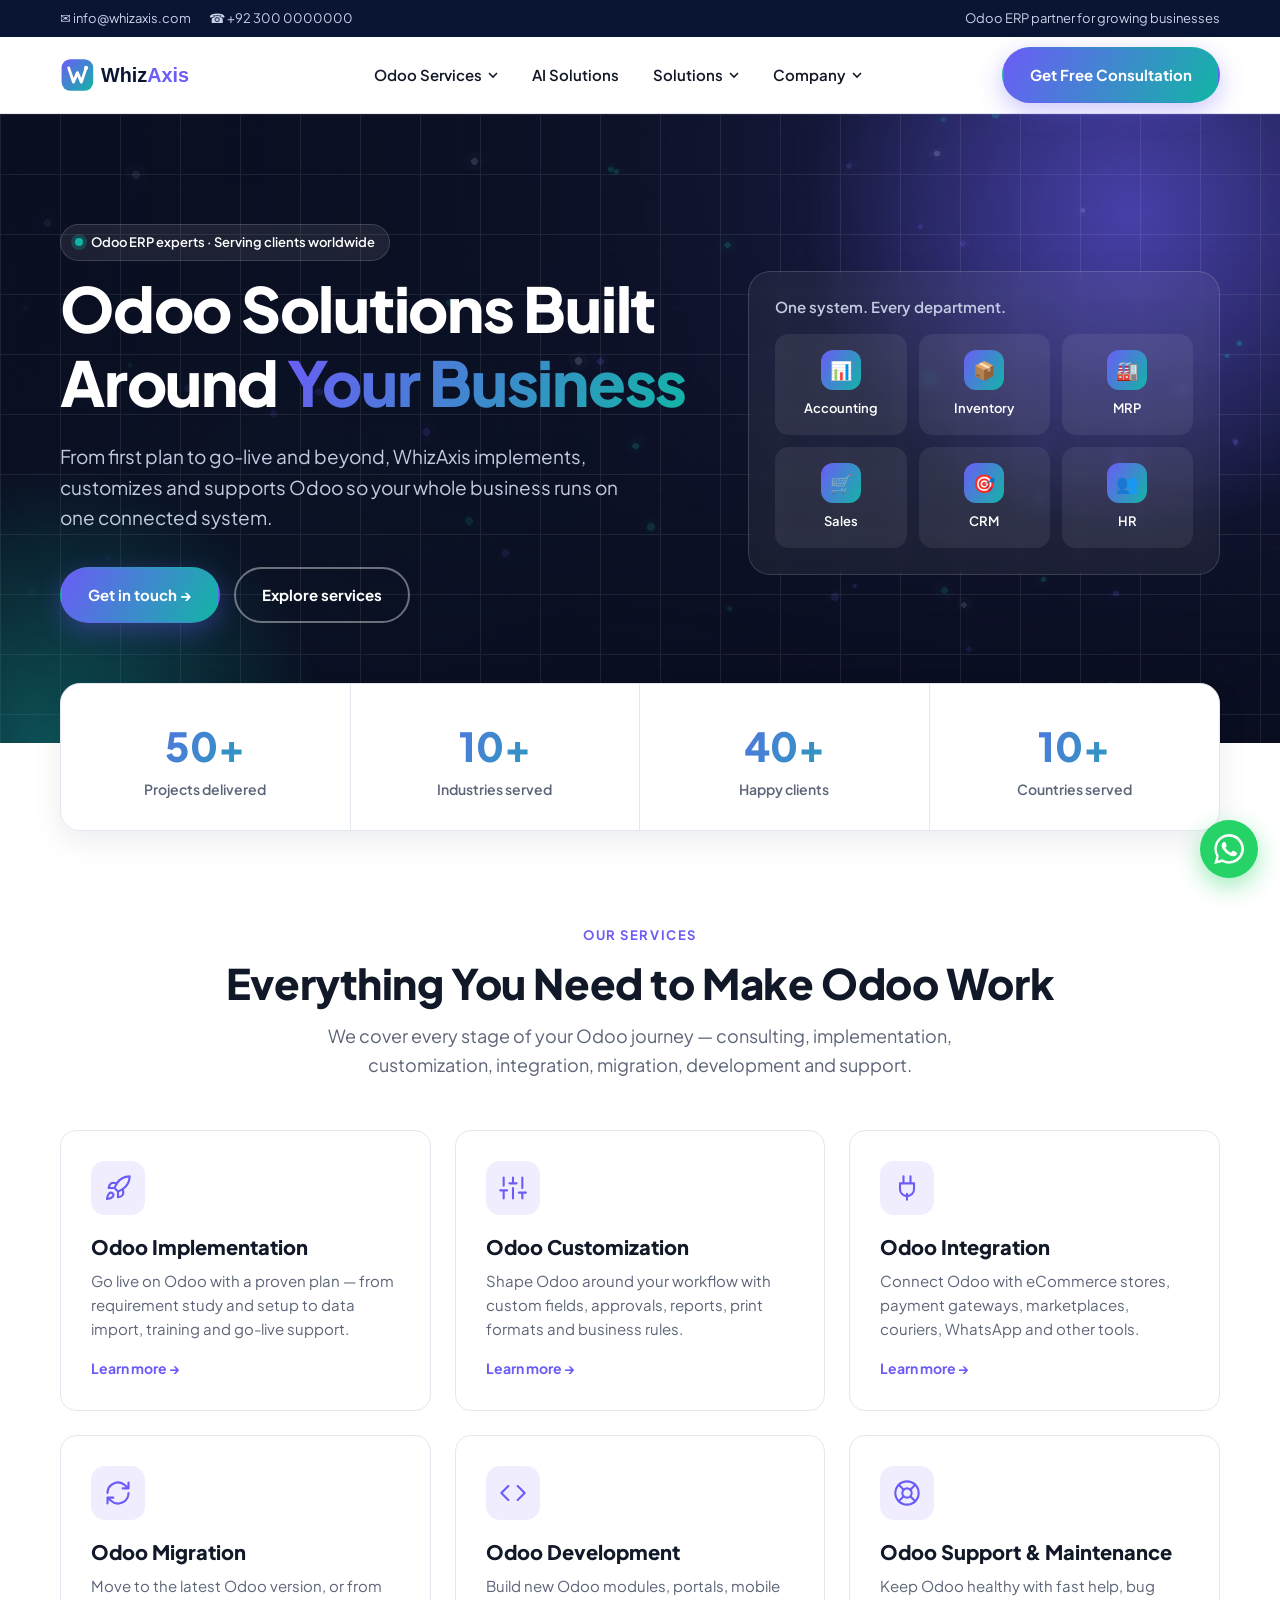
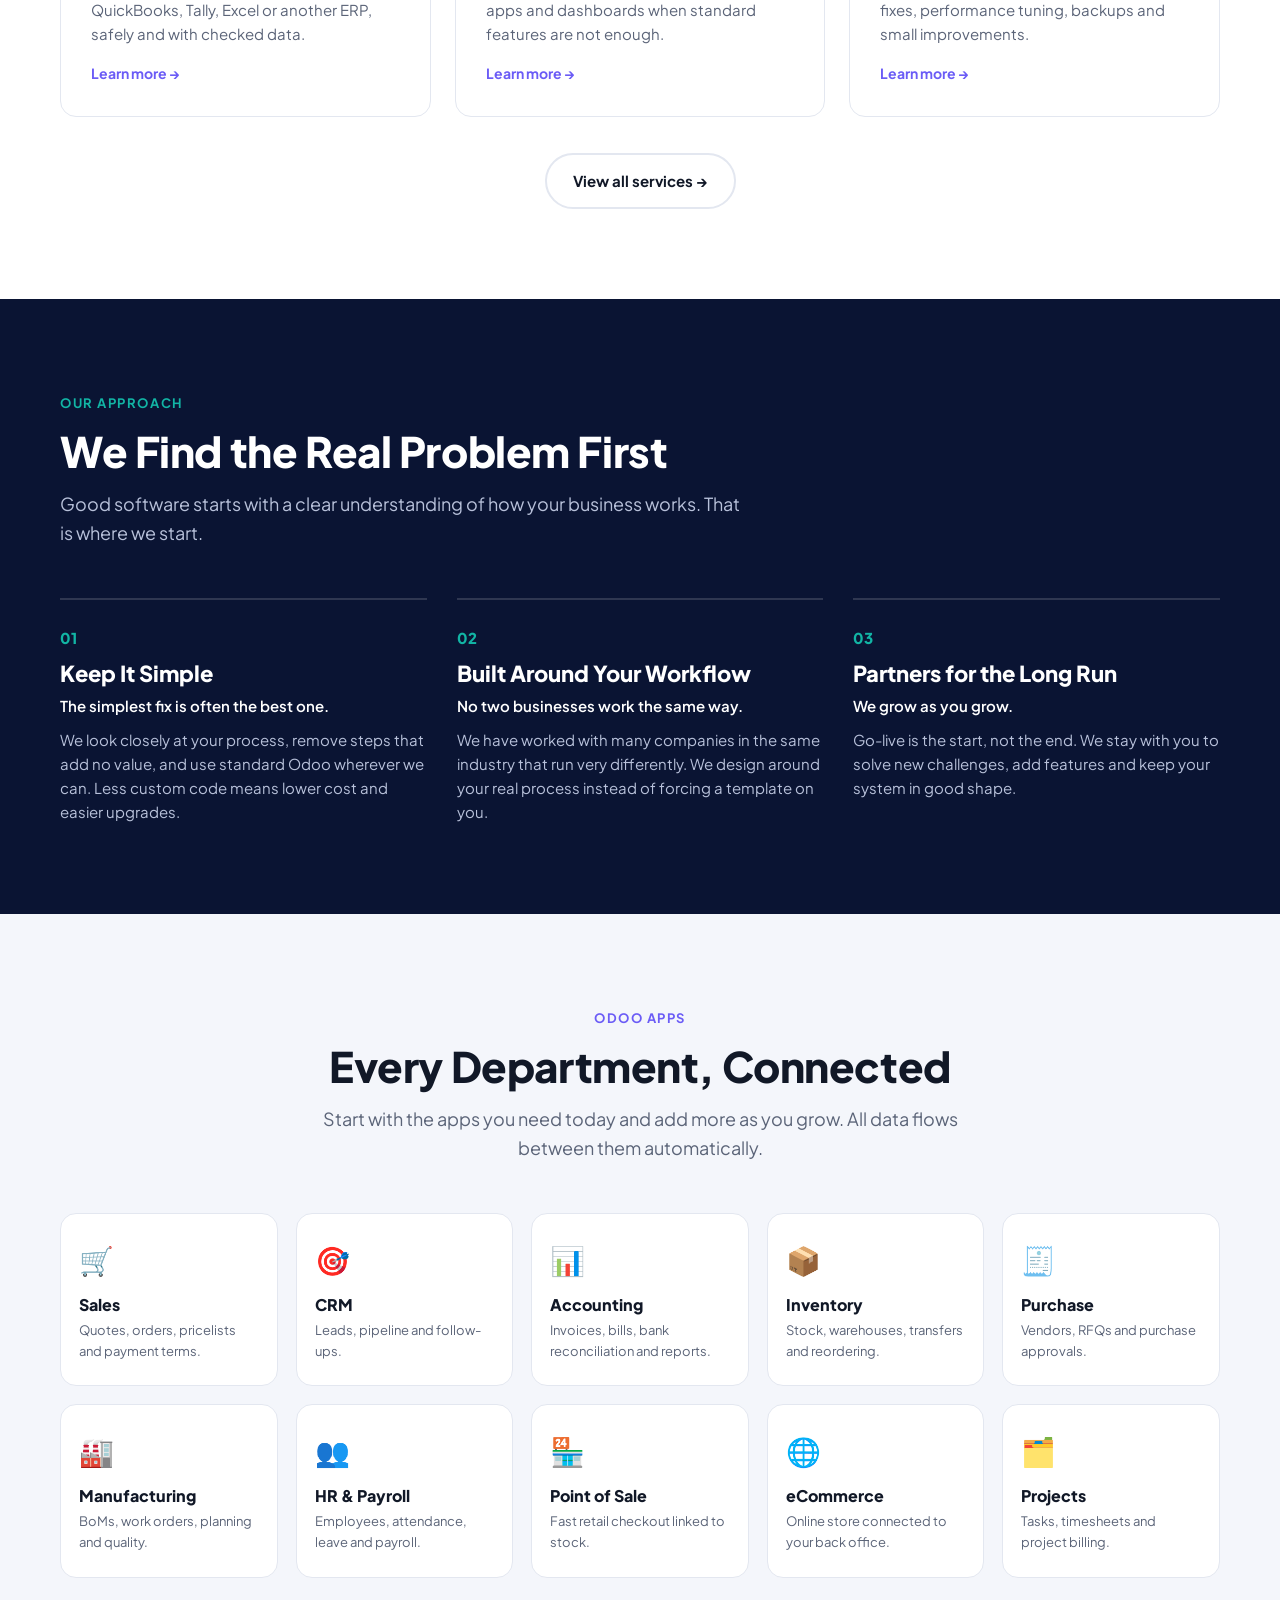
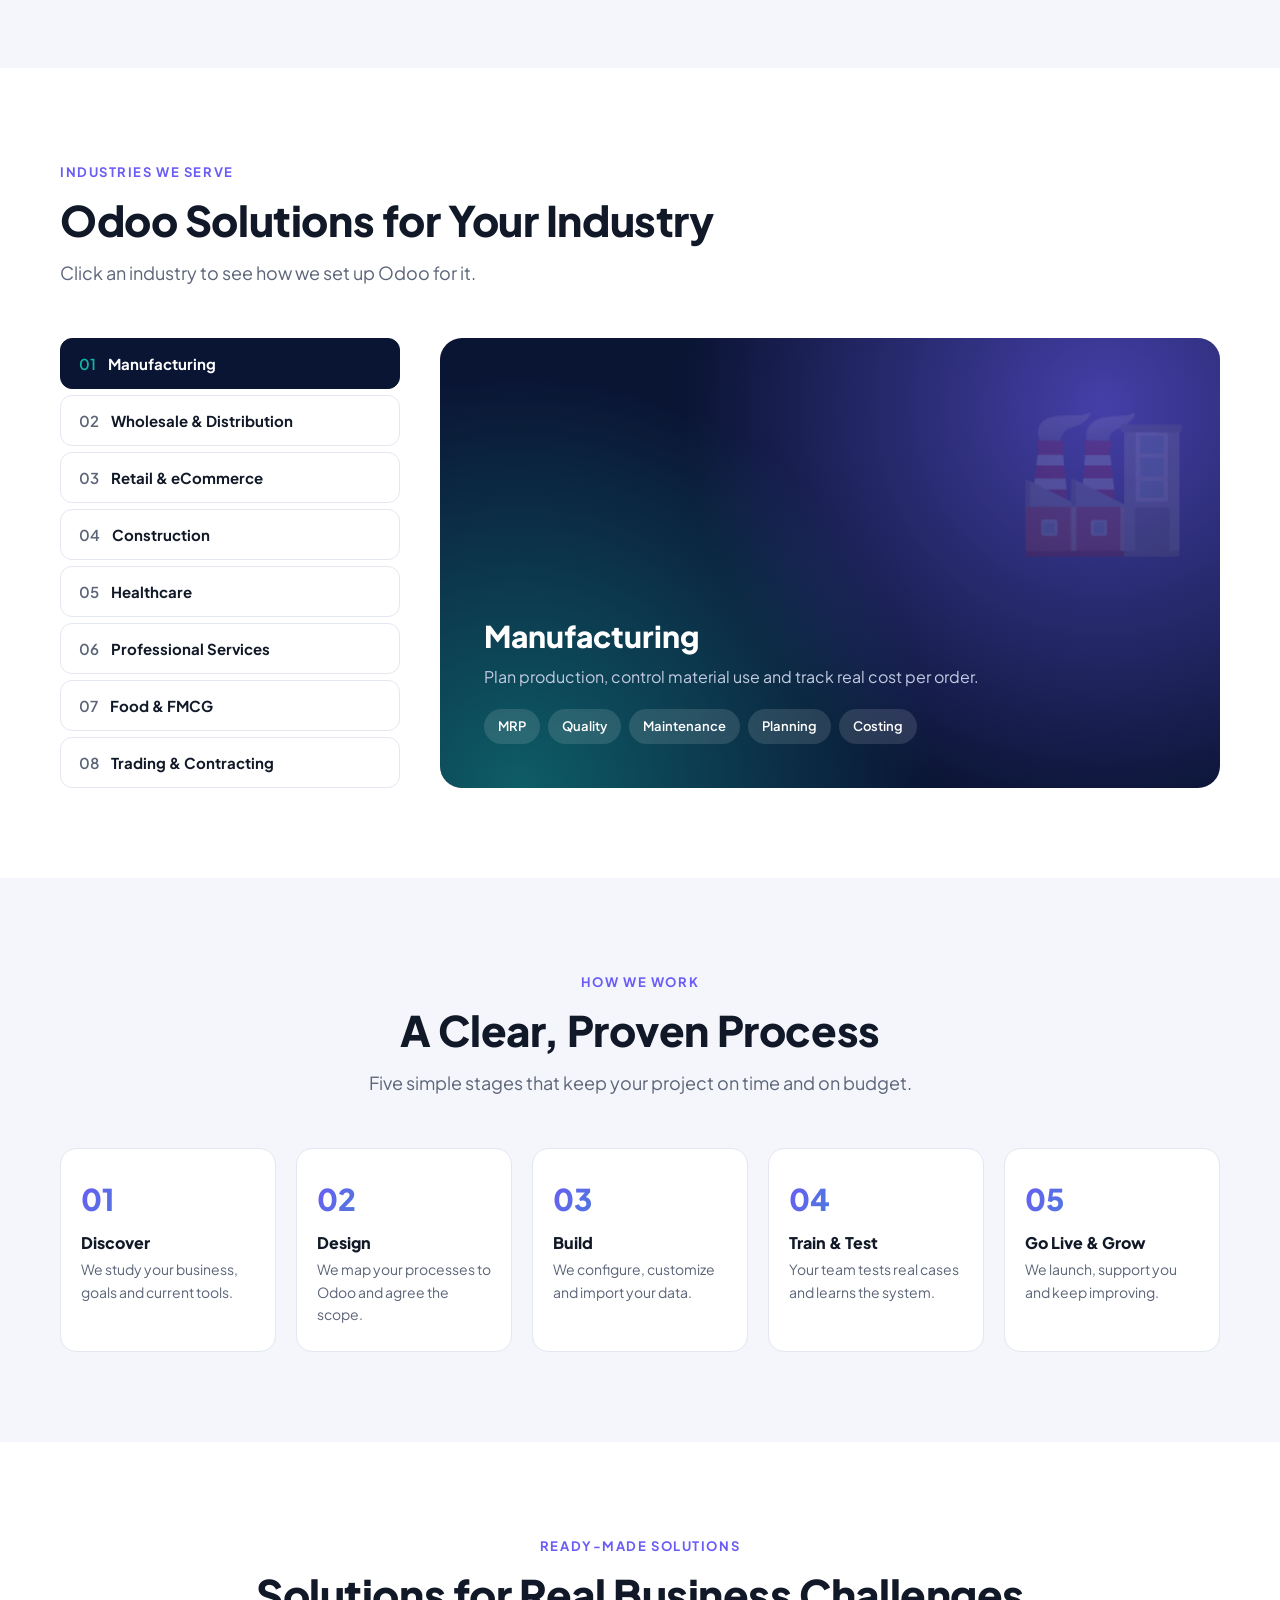
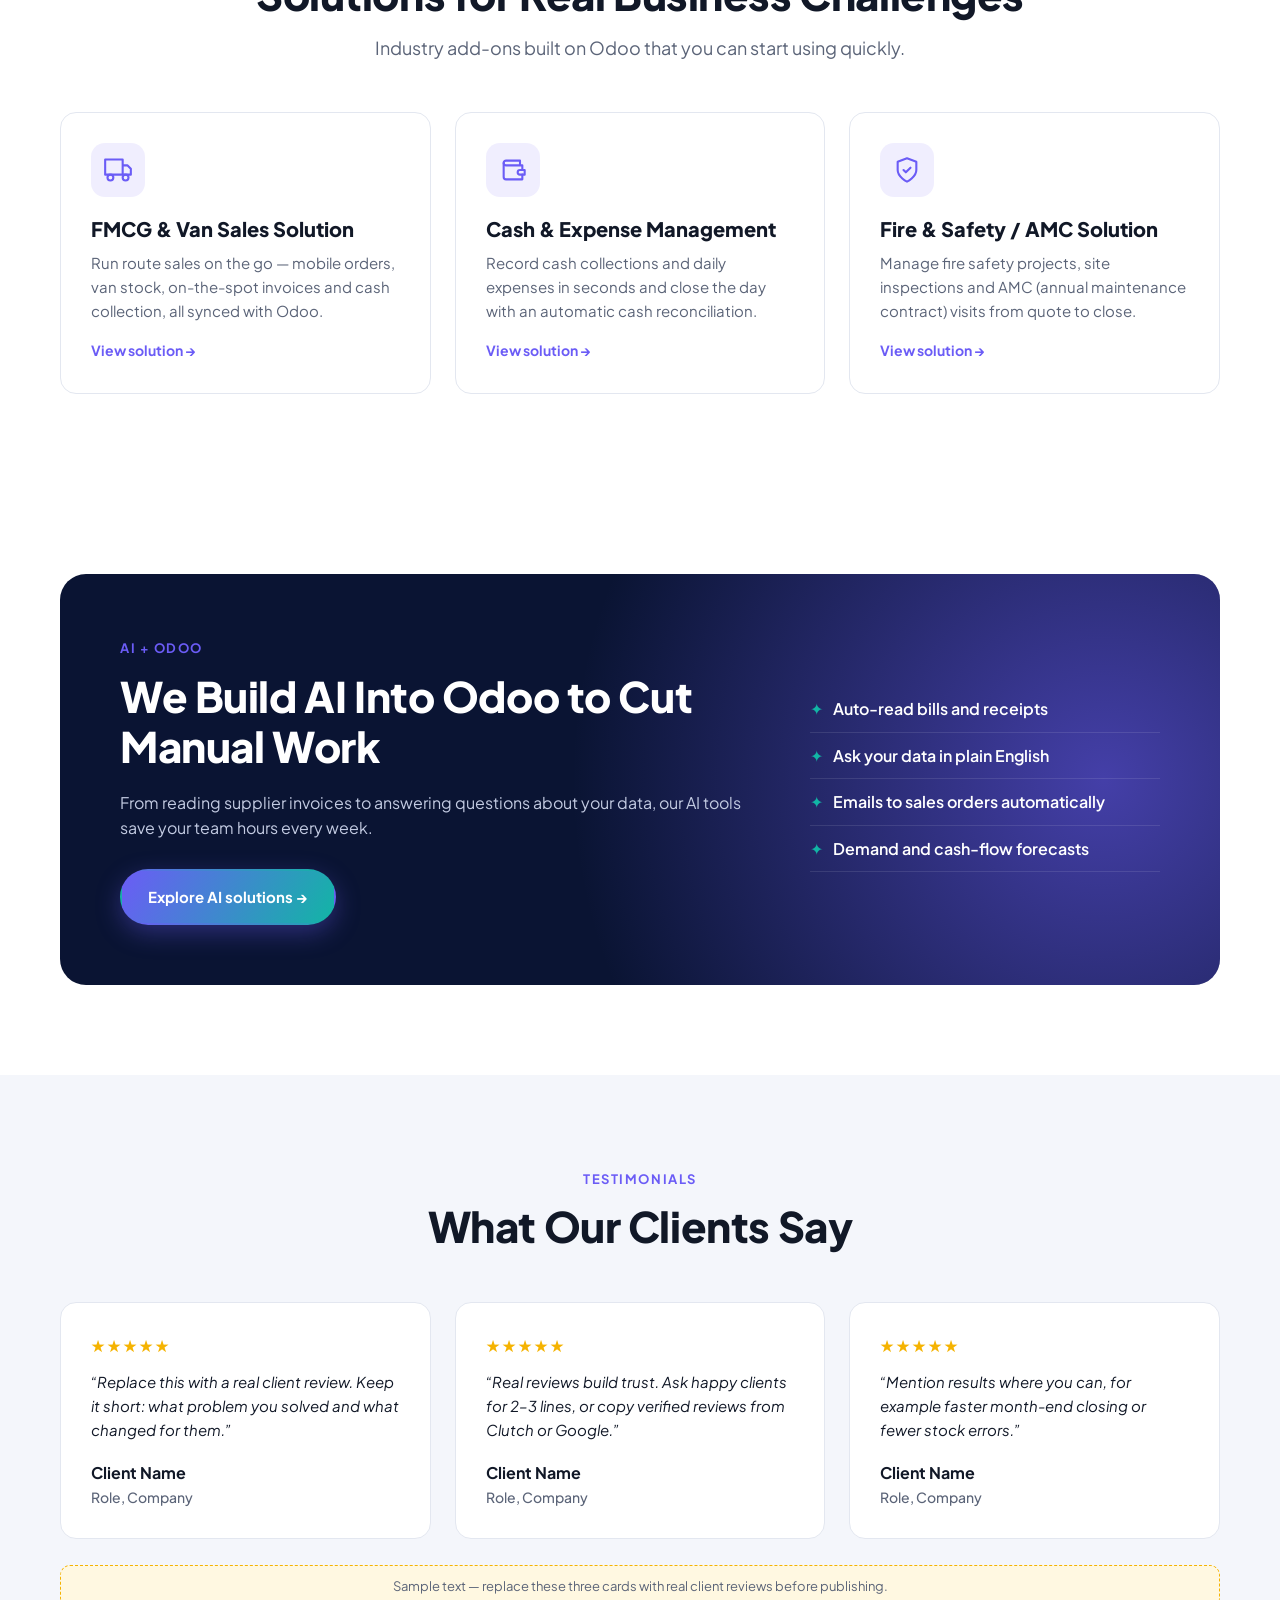
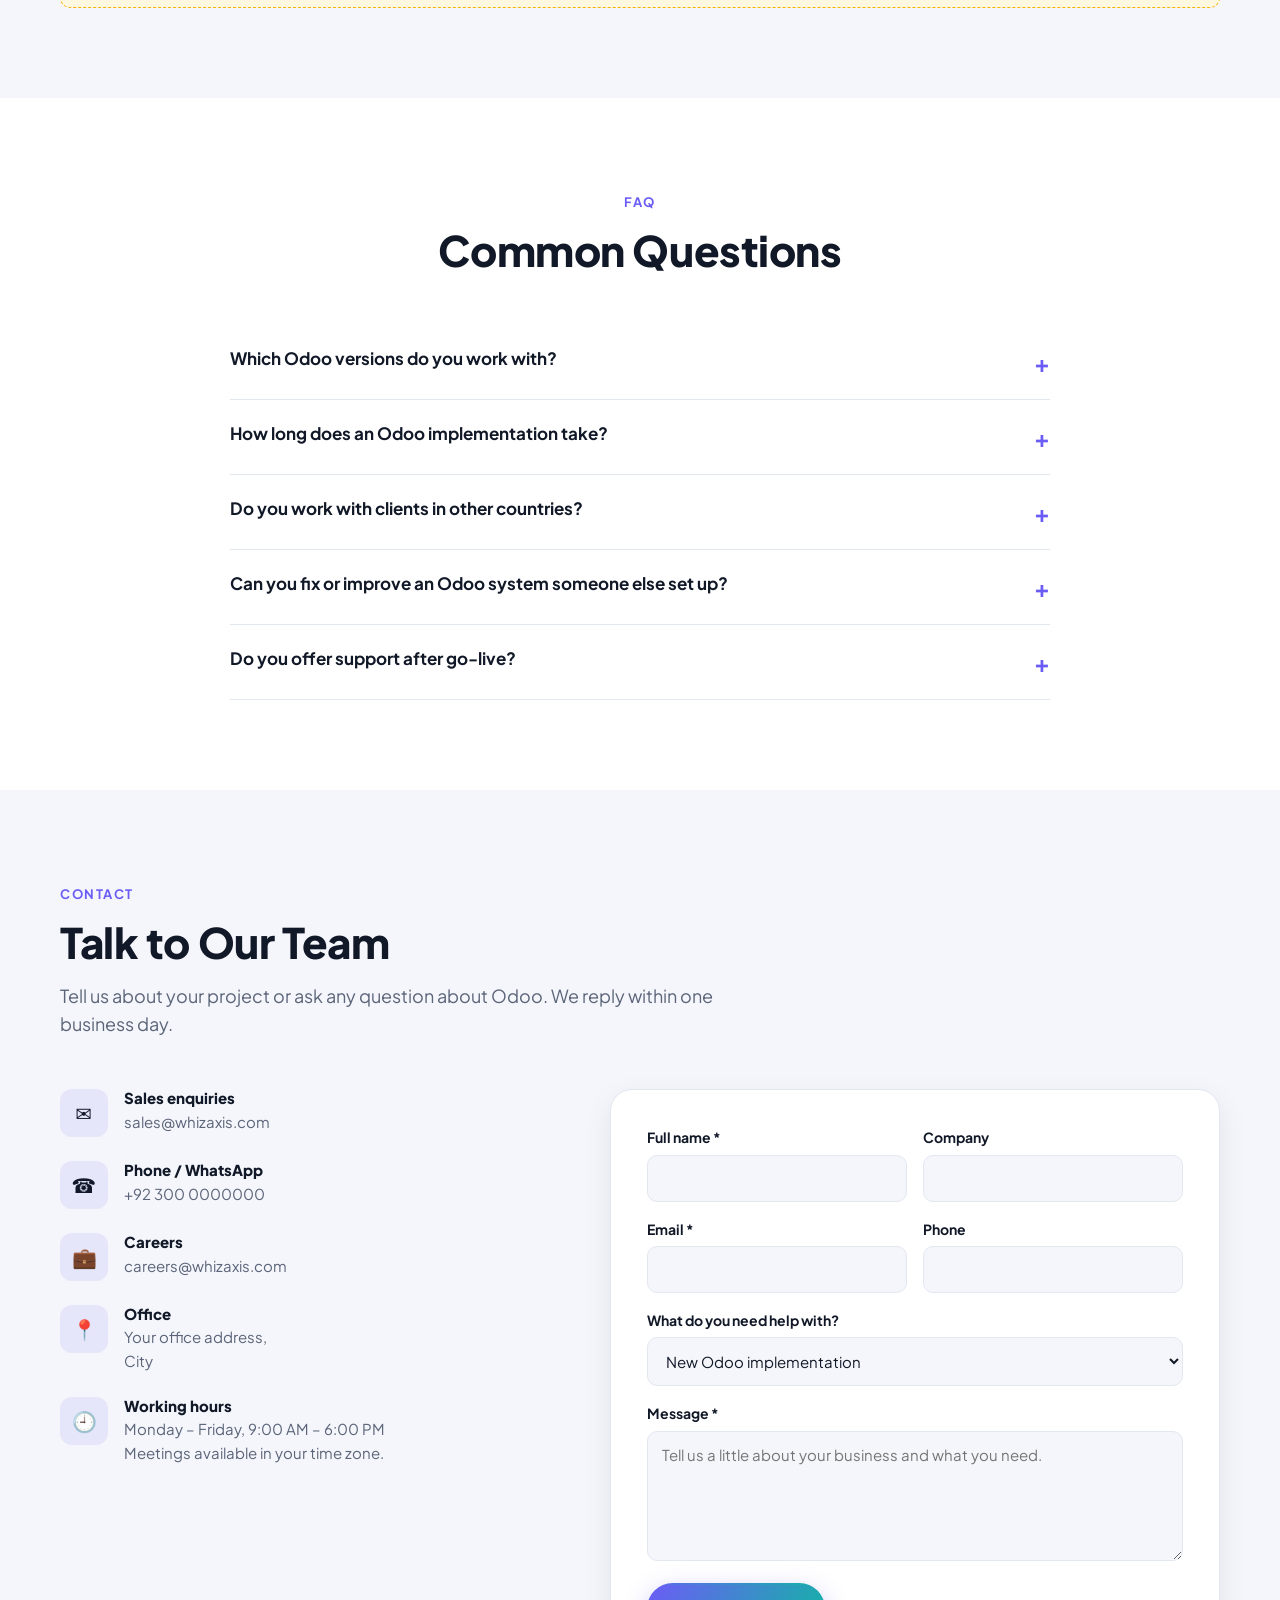
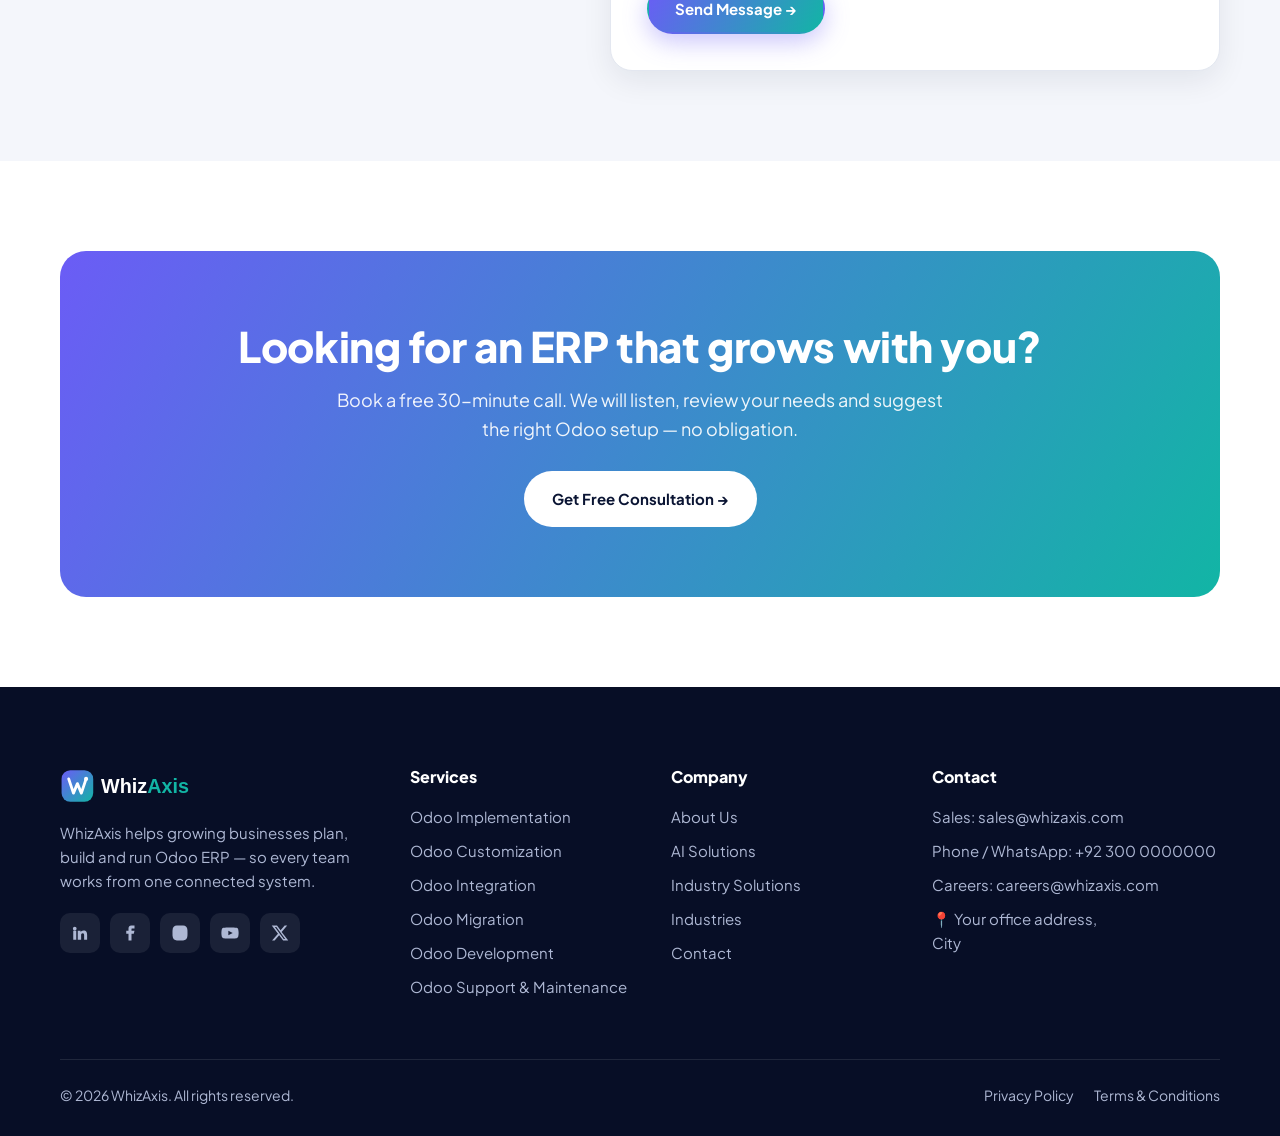
==== commit f9440261: "Removed unnecessary options or wording Removed unnecessary options or wording" ====
--- a/index.html
+++ b/index.html
@@ -2,8 +2,8 @@
 <html lang="en"><head>
 <meta charset="utf-8"><meta name="viewport" content="width=device-width, initial-scale=1">
 <title>WhizAxis | Odoo ERP Implementation, Customization & Support</title>
-<meta name="description" content="WhizAxis is an Odoo ERP consulting company. We implement, customize, integrate, migrate and support Odoo for growing businesses in Pakistan and worldwide.">
-<meta property="og:title" content="WhizAxis | Odoo ERP Implementation, Customization & Support"><meta property="og:description" content="WhizAxis is an Odoo ERP consulting company. We implement, customize, integrate, migrate and support Odoo for growing businesses in Pakistan and worldwide."><meta property="og:type" content="website"><meta property="og:site_name" content="WhizAxis">
+<meta name="description" content="WhizAxis is an Odoo ERP consulting company. We implement, customize, integrate, migrate and support Odoo for growing businesses worldwide.">
+<meta property="og:title" content="WhizAxis | Odoo ERP Implementation, Customization & Support"><meta property="og:description" content="WhizAxis is an Odoo ERP consulting company. We implement, customize, integrate, migrate and support Odoo for growing businesses worldwide."><meta property="og:type" content="website"><meta property="og:site_name" content="WhizAxis">
 <link rel="icon" href="assets/img/favicon.svg" type="image/svg+xml">
 <link rel="preconnect" href="https://fonts.googleapis.com"><link rel="preconnect" href="https://fonts.gstatic.com" crossorigin>
 <link href="https://fonts.googleapis.com/css2?family=Plus+Jakarta+Sans:wght@400;500;600;700;800&display=swap" rel="stylesheet">
@@ -16,8 +16,16 @@
 <div class="header-cta"><a class="btn btn-primary" href="contact.html">Get Free Consultation</a><button class="menu-toggle" aria-label="Open menu"><span></span><span></span><span></span></button></div>
 </div></header>
 <main id="main">
-<section class="hero"><div class="grid-lines"></div><div class="container">
-<div><span class="badge-pill"><span class="dot"></span>Odoo ERP experts · Pakistan &amp; worldwide</span>
+<section class="hero">
+<div class="hero-video" aria-hidden="true">
+<video autoplay muted loop playsinline preload="metadata" poster="assets/img/hero-poster.jpg">
+<source src="assets/video/hero.webm" type="video/webm">
+<source src="assets/video/hero.mp4" type="video/mp4">
+</video>
+<div class="hero-overlay"></div>
+</div>
+<div class="grid-lines"></div><div class="container">
+<div><span class="badge-pill"><span class="dot"></span>Odoo ERP experts · Serving clients worldwide</span>
 <h1>Odoo Solutions Built Around <span class="grad-text">Your Business</span></h1>
 <p>From first plan to go-live and beyond, WhizAxis implements, customizes and supports Odoo so your whole business runs on one connected system.</p>
 <div class="hero-actions"><a class="btn btn-primary" href="contact.html">Get in touch →</a><a class="btn btn-outline" href="services.html">Explore services</a></div></div>
@@ -76,7 +84,7 @@
 
 <section class="section"><div class="container">
 <div class="section-head center reveal"><span class="eyebrow">FAQ</span><h2>Common Questions</h2></div>
-<div class="faq reveal"><div class="faq-item"><button class="faq-q">Which Odoo versions do you work with?<span class="plus">+</span></button><div class="faq-a"><p>We work with all recent versions, including Odoo 16, 17, 18 and 19 — on Community, Enterprise, Odoo Online and Odoo.sh.</p></div></div><div class="faq-item"><button class="faq-q">How long does an Odoo implementation take?<span class="plus">+</span></button><div class="faq-a"><p>A small setup can go live in 3–6 weeks. A multi-company or manufacturing project usually takes 2–4 months. We give you a clear timeline after the requirement study.</p></div></div><div class="faq-item"><button class="faq-q">Do you work with clients outside Pakistan?<span class="plus">+</span></button><div class="faq-a"><p>Yes. We work remotely with clients in the Middle East, Europe, the US and Australia, and match your working hours for meetings.</p></div></div><div class="faq-item"><button class="faq-q">Can you fix or improve an Odoo system someone else set up?<span class="plus">+</span></button><div class="faq-a"><p>Yes. We start with a health check, list the issues, and then fix and improve the system step by step.</p></div></div><div class="faq-item"><button class="faq-q">Do you offer support after go-live?<span class="plus">+</span></button><div class="faq-a"><p>Yes. We offer monthly support plans with set response times, so you always have a team that knows your setup.</p></div></div></div></div></section>
+<div class="faq reveal"><div class="faq-item"><button class="faq-q">Which Odoo versions do you work with?<span class="plus">+</span></button><div class="faq-a"><p>We work with all recent versions, including Odoo 16, 17, 18 and 19 — on Community, Enterprise, Odoo Online and Odoo.sh.</p></div></div><div class="faq-item"><button class="faq-q">How long does an Odoo implementation take?<span class="plus">+</span></button><div class="faq-a"><p>A small setup can go live in 3–6 weeks. A multi-company or manufacturing project usually takes 2–4 months. We give you a clear timeline after the requirement study.</p></div></div><div class="faq-item"><button class="faq-q">Do you work with clients in other countries?<span class="plus">+</span></button><div class="faq-a"><p>Yes. We work remotely with clients in the Middle East, Europe, the US and Australia, and match your working hours for meetings.</p></div></div><div class="faq-item"><button class="faq-q">Can you fix or improve an Odoo system someone else set up?<span class="plus">+</span></button><div class="faq-a"><p>Yes. We start with a health check, list the issues, and then fix and improve the system step by step.</p></div></div><div class="faq-item"><button class="faq-q">Do you offer support after go-live?<span class="plus">+</span></button><div class="faq-a"><p>Yes. We offer monthly support plans with set response times, so you always have a team that knows your setup.</p></div></div></div></div></section>
 
 <section class="section soft" id="contact"><div class="container">
 <div class="section-head reveal"><span class="eyebrow">Contact</span><h2>Talk to Our Team</h2><p class="lead">Tell us about your project or ask any question about Odoo. We reply within one business day.</p></div>
@@ -84,8 +92,8 @@
 <div class="info-row"><div class="info-ic">✉</div><div><h4>Sales enquiries</h4><a href="mailto:sales@whizaxis.com">sales@whizaxis.com</a></div></div>
 <div class="info-row"><div class="info-ic">☎</div><div><h4>Phone / WhatsApp</h4><a href="tel:+923000000000">+92 300 0000000</a></div></div>
 <div class="info-row"><div class="info-ic">💼</div><div><h4>Careers</h4><a href="mailto:careers@whizaxis.com">careers@whizaxis.com</a></div></div>
-<div class="info-row"><div class="info-ic">📍</div><div><h4>Pakistan office</h4><p>Your office address,<br>City, Pakistan</p></div></div>
-<div class="info-row"><div class="info-ic">🕘</div><div><h4>Working hours</h4><p>Monday – Friday, 9:00 AM – 6:00 PM (PKT)<br>Meetings available in your time zone.</p></div></div></div><form class="form contact-form reveal" novalidate>
+<div class="info-row"><div class="info-ic">📍</div><div><h4>Office</h4><p>Your office address,<br>City</p></div></div>
+<div class="info-row"><div class="info-ic">🕘</div><div><h4>Working hours</h4><p>Monday – Friday, 9:00 AM – 6:00 PM<br>Meetings available in your time zone.</p></div></div></div><form class="form contact-form reveal" novalidate>
 <div class="hp"><label>Leave empty<input name="website" tabindex="-1" autocomplete="off"></label></div>
 <div class="form-row"><div class="field"><label for="f-name">Full name *</label><input id="f-name" name="name" required></div><div class="field"><label for="f-co">Company</label><input id="f-co" name="company"></div></div>
 <div class="form-row"><div class="field"><label for="f-email">Email *</label><input id="f-email" name="email" type="email" required></div><div class="field"><label for="f-ph">Phone</label><input id="f-ph" name="phone" type="tel"></div></div>
@@ -97,7 +105,7 @@
 <div><a class="logo" href="index.html"><img src="assets/img/logo-light.svg" alt="WhizAxis"></a><p>WhizAxis helps growing businesses plan, build and run Odoo ERP — so every team works from one connected system.</p><div class="socials"><a href="#" aria-label="LinkedIn"><svg viewBox="0 0 24 24"><path d="M4.98 3.5a2.5 2.5 0 1 1 0 5 2.5 2.5 0 0 1 0-5zM3 9h4v12H3zM9 9h3.8v1.7h.1c.5-1 1.8-2 3.8-2 4 0 4.8 2.6 4.8 6V21h-4v-5.6c0-1.3 0-3-1.9-3s-2.1 1.4-2.1 2.9V21H9z"/></svg></a><a href="#" aria-label="Facebook"><svg viewBox="0 0 24 24"><path d="M14 9V7c0-.9.6-1 1-1h3V2h-4c-3.3 0-4 2.4-4 4v3H7v4h3v9h4v-9h3l1-4z"/></svg></a><a href="#" aria-label="Instagram"><svg viewBox="0 0 24 24"><path d="M12 7a5 5 0 1 0 0 10 5 5 0 0 0 0-10zm0 8.2a3.2 3.2 0 1 1 0-6.4 3.2 3.2 0 0 1 0 6.4zM17.3 5.5a1.2 1.2 0 1 0 0 2.4 1.2 1.2 0 0 0 0-2.4zM12 2c-2.7 0-3 0-4.1.1C4.3 2.3 2.3 4.3 2.1 7.9 2 9 2 9.3 2 12s0 3 .1 4.1c.2 3.6 2.2 5.6 5.8 5.8 1.1.1 1.4.1 4.1.1s3 0 4.1-.1c3.6-.2 5.6-2.2 5.8-5.8.1-1.1.1-1.4.1-4.1s0-3-.1-4.1c-.2-3.6-2.2-5.6-5.8-5.8C15 2 14.7 2 12 2z"/></svg></a><a href="#" aria-label="YouTube"><svg viewBox="0 0 24 24"><path d="M23 7.2a3 3 0 0 0-2.1-2.1C19 4.6 12 4.6 12 4.6s-7 0-8.9.5A3 3 0 0 0 1 7.2 31 31 0 0 0 .5 12a31 31 0 0 0 .5 4.8 3 3 0 0 0 2.1 2.1c1.9.5 8.9.5 8.9.5s7 0 8.9-.5a3 3 0 0 0 2.1-2.1 31 31 0 0 0 .5-4.8 31 31 0 0 0-.5-4.8zM9.8 15V9l5.8 3z"/></svg></a><a href="#" aria-label="X"><svg viewBox="0 0 24 24"><path d="M18.2 2h3.4l-7.4 8.5L23 22h-6.8l-5.3-7-6.1 7H1.4l7.9-9L1 2h7l4.8 6.4zm-1.2 18h1.9L7.1 4H5.1z"/></svg></a></div></div>
 <div><h4>Services</h4><ul><li><a href="services.html#implementation">Odoo Implementation</a></li><li><a href="services.html#customization">Odoo Customization</a></li><li><a href="services.html#integration">Odoo Integration</a></li><li><a href="services.html#migration">Odoo Migration</a></li><li><a href="services.html#development">Odoo Development</a></li><li><a href="services.html#support">Odoo Support & Maintenance</a></li></ul></div>
 <div><h4>Company</h4><ul><li><a href="about.html">About Us</a></li><li><a href="ai-solutions.html">AI Solutions</a></li><li><a href="solutions.html">Industry Solutions</a></li><li><a href="index.html#industries">Industries</a></li><li><a href="contact.html">Contact</a></li></ul></div>
-<div><h4>Contact</h4><ul><li>Sales: <a href="mailto:sales@whizaxis.com">sales@whizaxis.com</a></li><li>Phone / WhatsApp: <a href="tel:+923000000000">+92 300 0000000</a></li><li>Careers: <a href="mailto:careers@whizaxis.com">careers@whizaxis.com</a></li><li>🇵🇰 Your office address,<br>City, Pakistan</li></ul></div>
+<div><h4>Contact</h4><ul><li>Sales: <a href="mailto:sales@whizaxis.com">sales@whizaxis.com</a></li><li>Phone / WhatsApp: <a href="tel:+923000000000">+92 300 0000000</a></li><li>Careers: <a href="mailto:careers@whizaxis.com">careers@whizaxis.com</a></li><li>📍 Your office address,<br>City</li></ul></div>
 </div><div class="footer-bottom"><span>© <span id="year">2026</span> WhizAxis. All rights reserved.</span><div class="links"><a href="privacy.html">Privacy Policy</a><a href="terms.html">Terms &amp; Conditions</a></div></div></div></footer>
 <a class="wa-float" href="https://wa.me/923000000000" target="_blank" rel="noopener" aria-label="Chat on WhatsApp"><svg viewBox="0 0 24 24"><path d="M17.5 14.4c-.3-.1-1.8-.9-2-1s-.5-.1-.7.1-.8 1-.9 1.2-.3.2-.6.1a8.2 8.2 0 0 1-4.1-3.6c-.3-.5.3-.5.9-1.6.1-.2 0-.4 0-.5l-.9-2.2c-.2-.6-.5-.5-.7-.5h-.6a1.1 1.1 0 0 0-.8.4 3.4 3.4 0 0 0-1 2.5 5.9 5.9 0 0 0 1.2 3.1 13.5 13.5 0 0 0 5.2 4.6c1.9.8 2.7.9 3.6.8a3.1 3.1 0 0 0 2-1.4 2.5 2.5 0 0 0 .2-1.4c-.1-.2-.3-.3-.6-.4zM12 21.8a9.8 9.8 0 0 1-5-1.4l-.4-.2-3.7 1 1-3.6-.2-.4A9.8 9.8 0 1 1 12 21.8zM20.5 3.5A11.8 11.8 0 0 0 1.9 17.7L.2 24l6.4-1.7a11.8 11.8 0 0 0 5.6 1.4A11.8 11.8 0 0 0 20.5 3.5z"/></svg></a>
 <script src="assets/js/main.js"></script>
--- a/assets/css/style.css
+++ b/assets/css/style.css
@@ -414,3 +414,26 @@
   .ind-panel { padding: 28px; min-height: 360px; }
   .topbar .tb-right { display: none; }
 }
+
+/* ---------- Hero background video ---------- */
+.hero-video { position: absolute; inset: 0; z-index: 0; overflow: hidden; }
+.hero-video video {
+  position: absolute; inset: 0; width: 100%; height: 100%;
+  object-fit: cover; object-position: center;
+}
+.hero-overlay {
+  position: absolute; inset: 0;
+  background:
+    linear-gradient(90deg, rgba(10,14,32,.92) 0%, rgba(10,14,32,.72) 45%, rgba(10,14,32,.5) 100%),
+    linear-gradient(0deg, rgba(10,14,32,.85) 0%, transparent 45%);
+}
+.hero::before, .hero::after { z-index: 1; }
+.hero .grid-lines { z-index: 1; }
+@media (max-width: 768px) {
+  .hero-video video { display: none; }
+  .hero-video { background: url('../img/hero-poster.jpg') center/cover no-repeat; }
+}
+@media (prefers-reduced-motion: reduce) {
+  .hero-video video { display: none; }
+  .hero-video { background: url('../img/hero-poster.jpg') center/cover no-repeat; }
+}
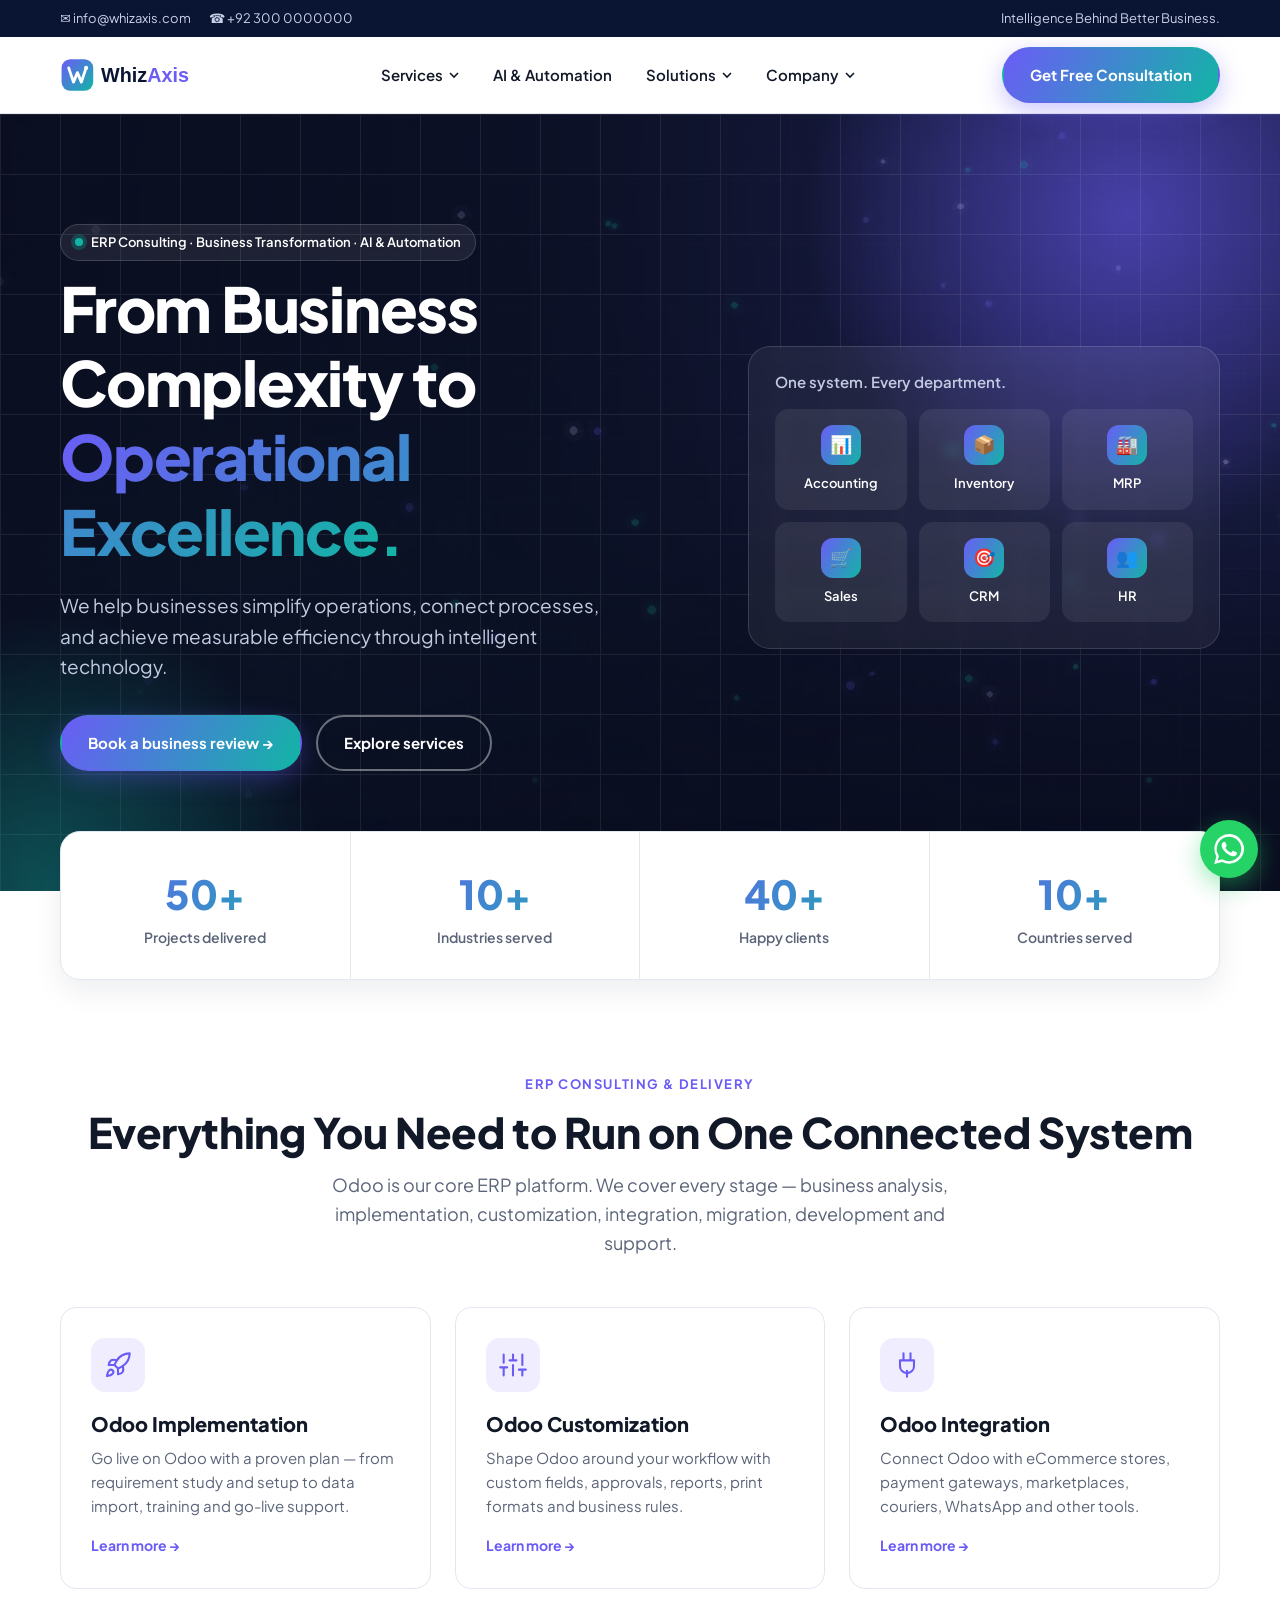
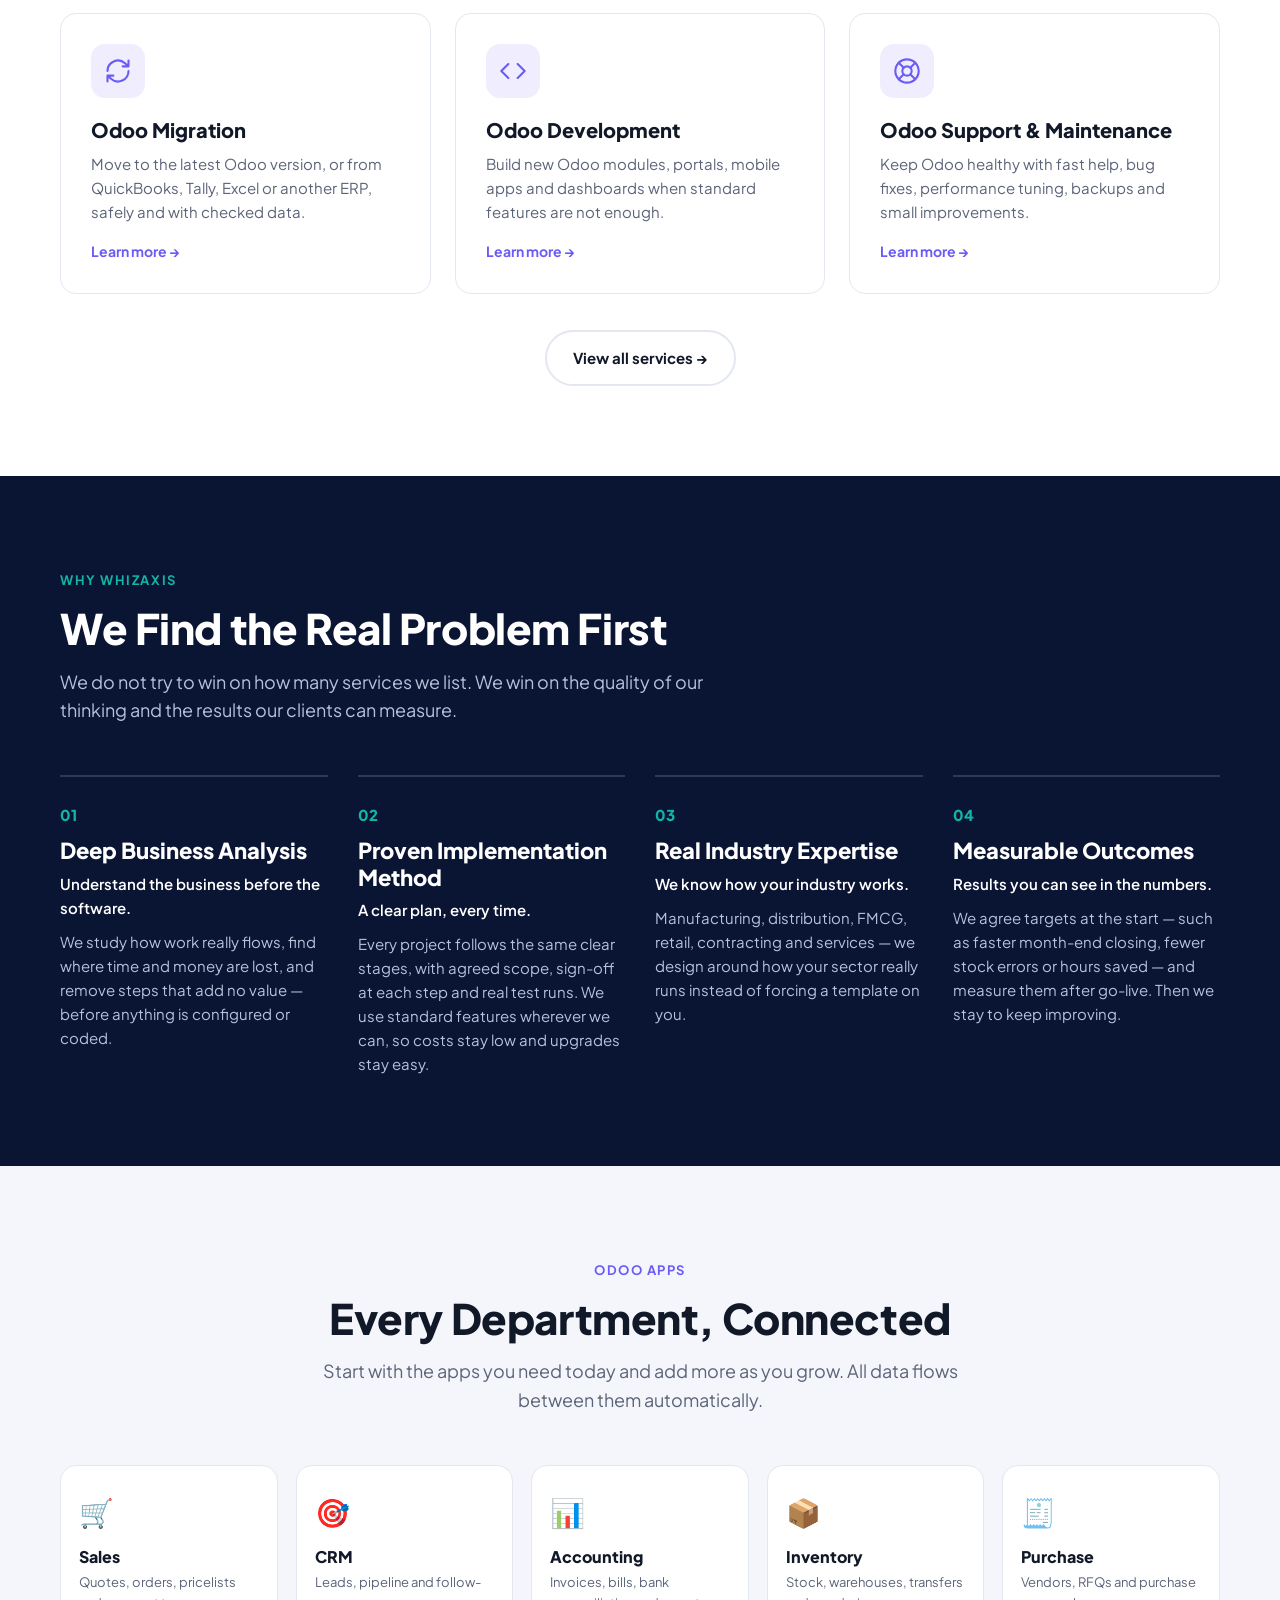
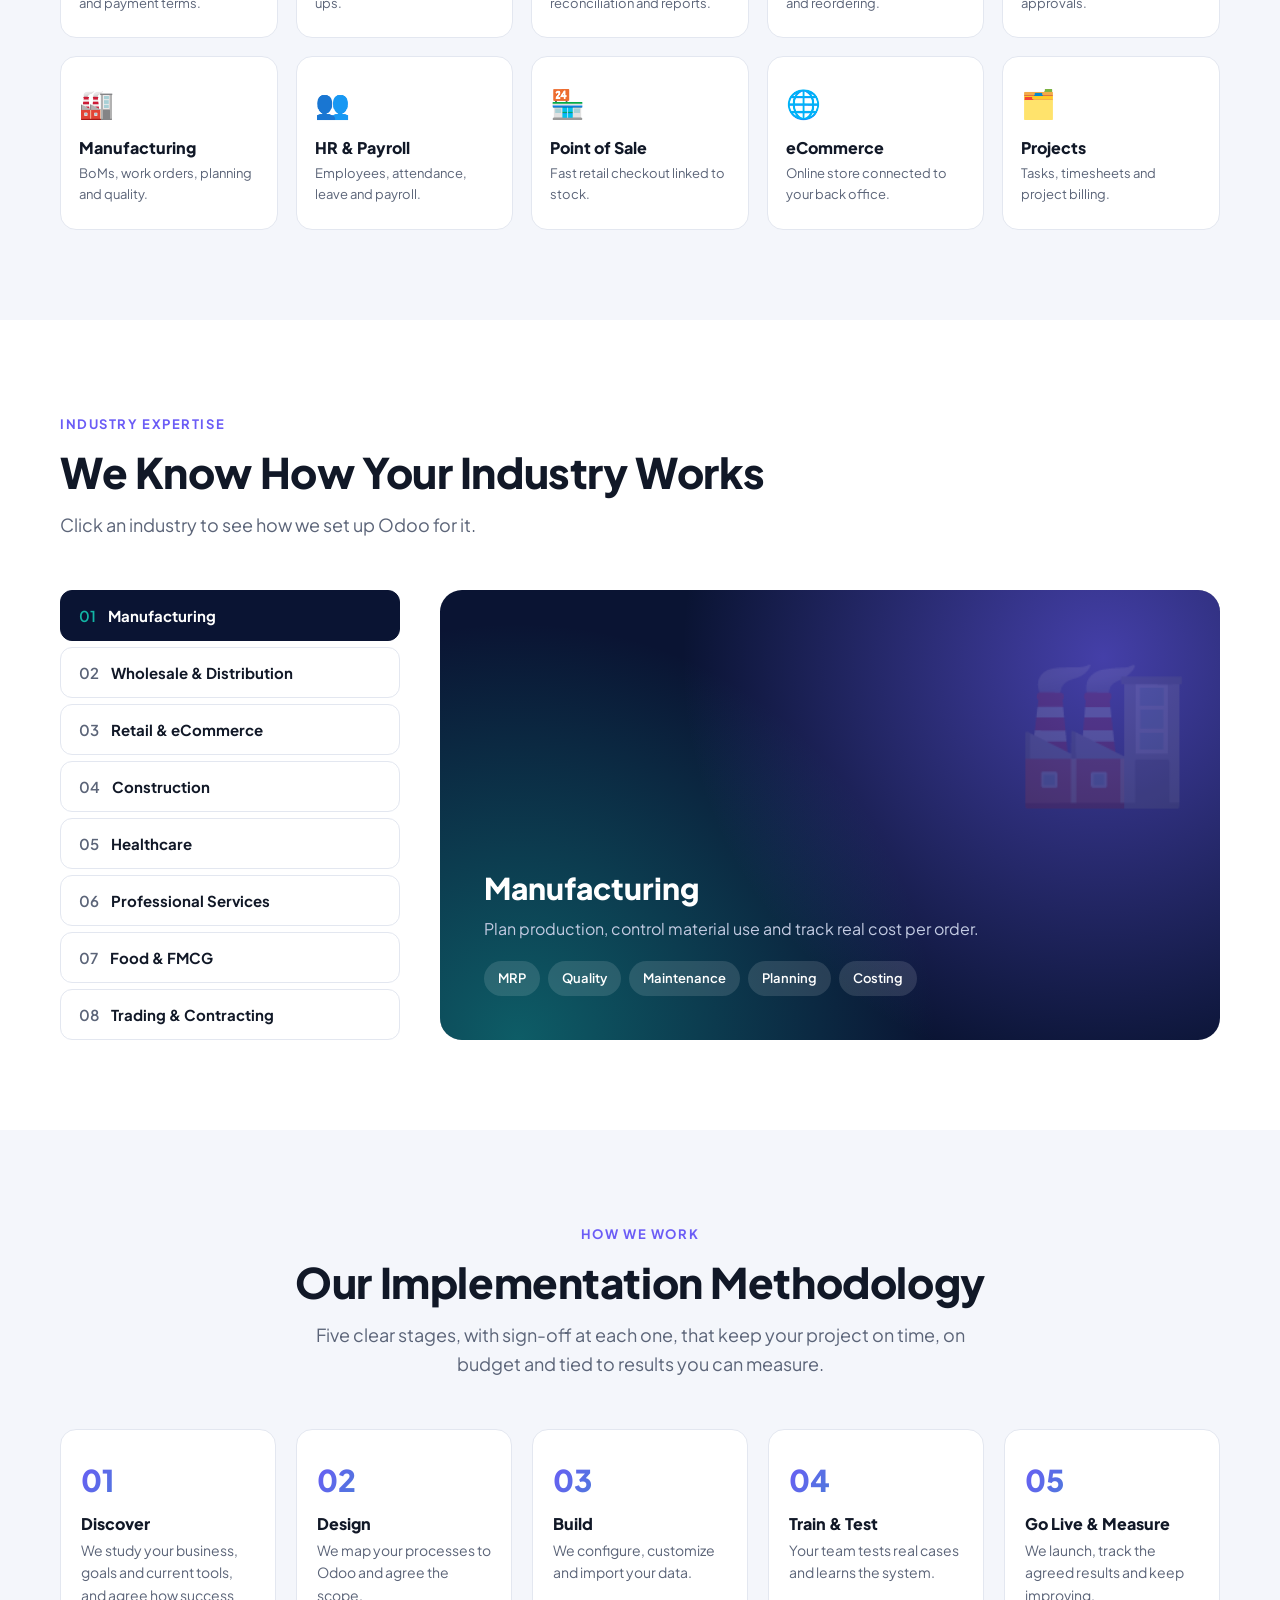
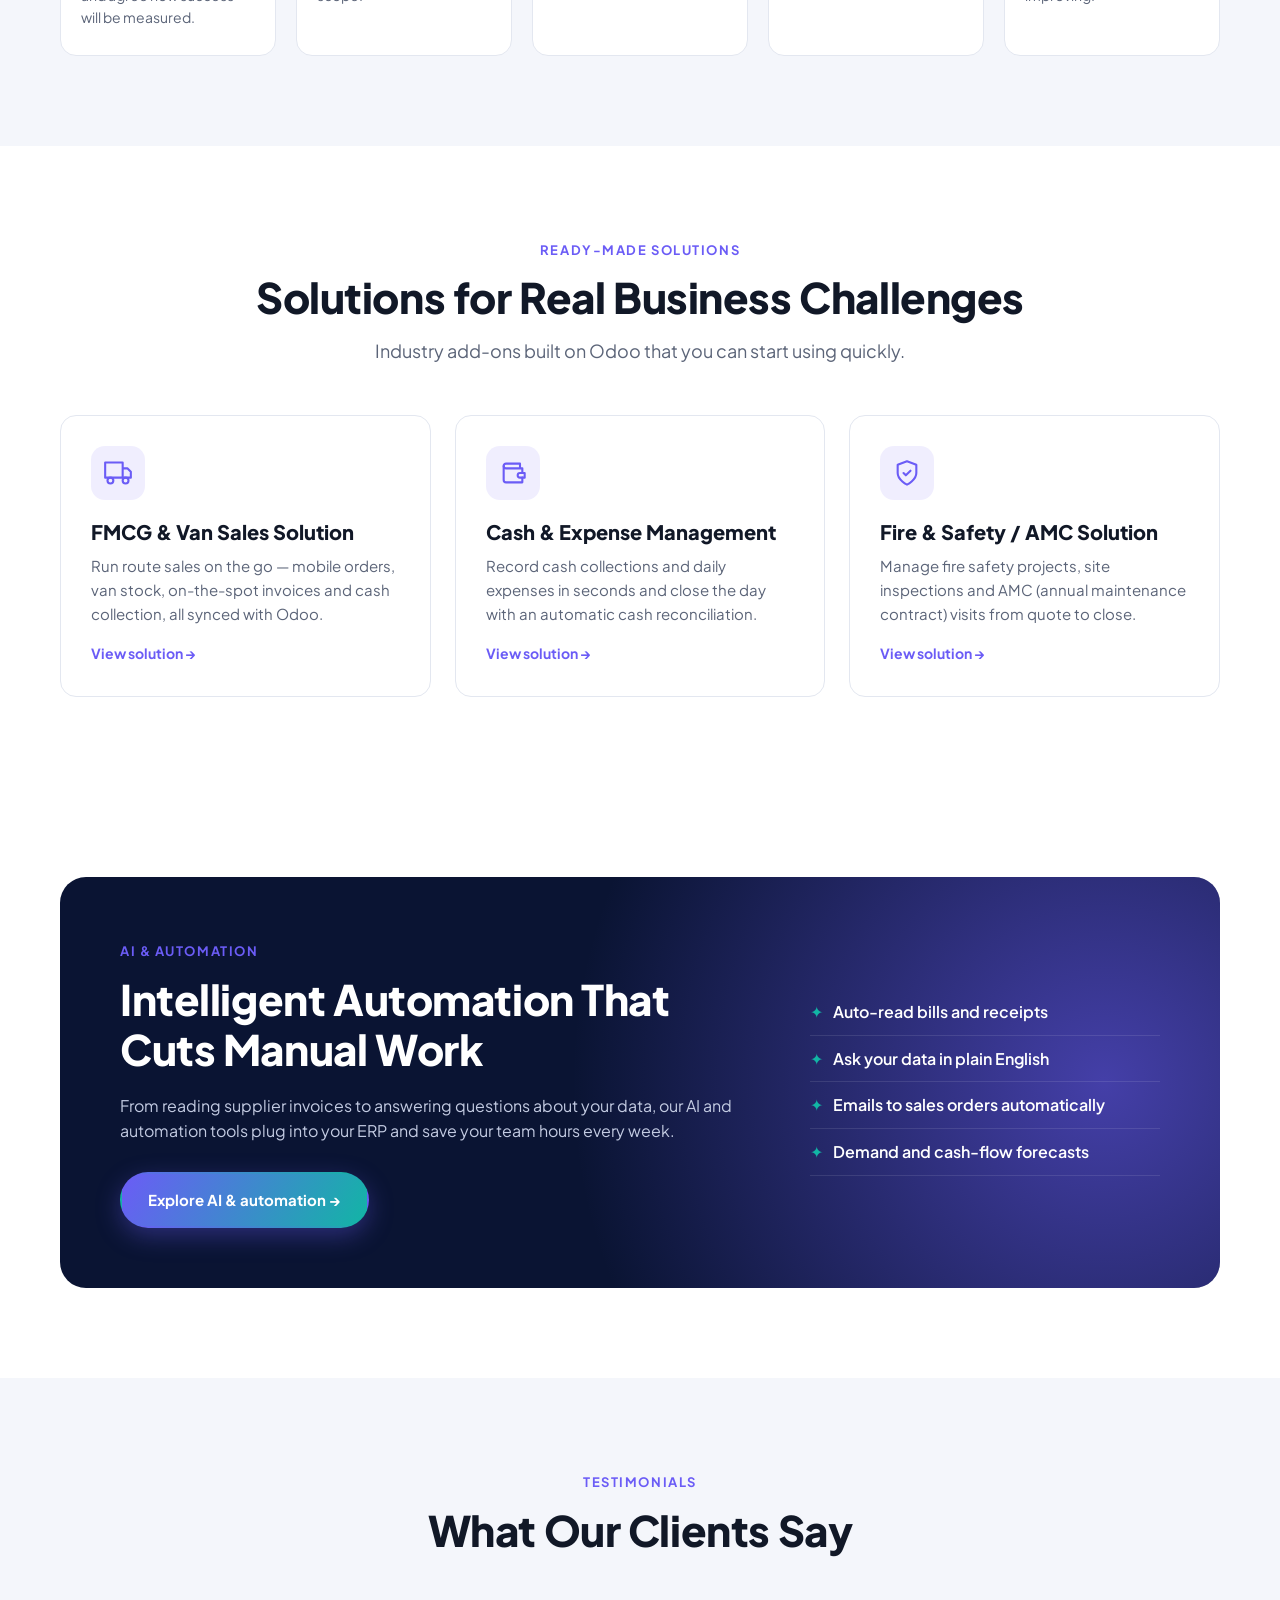
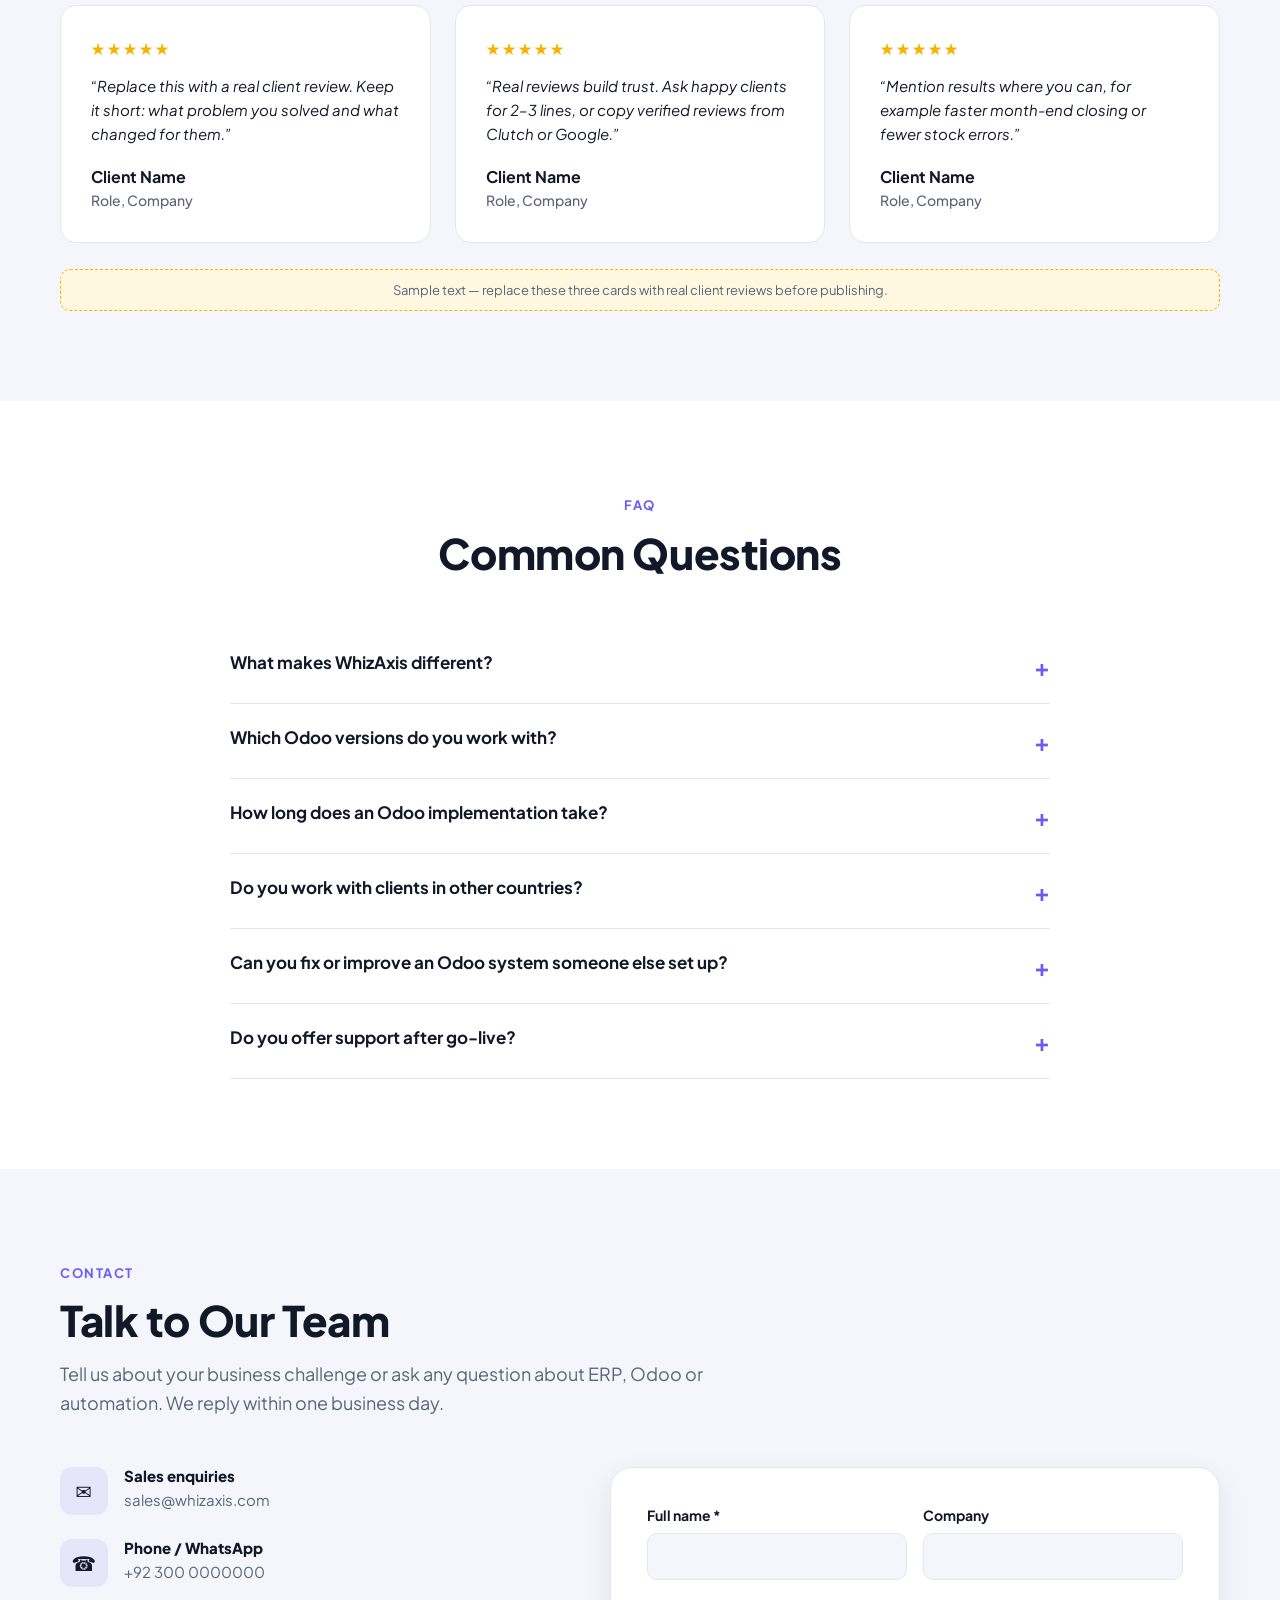
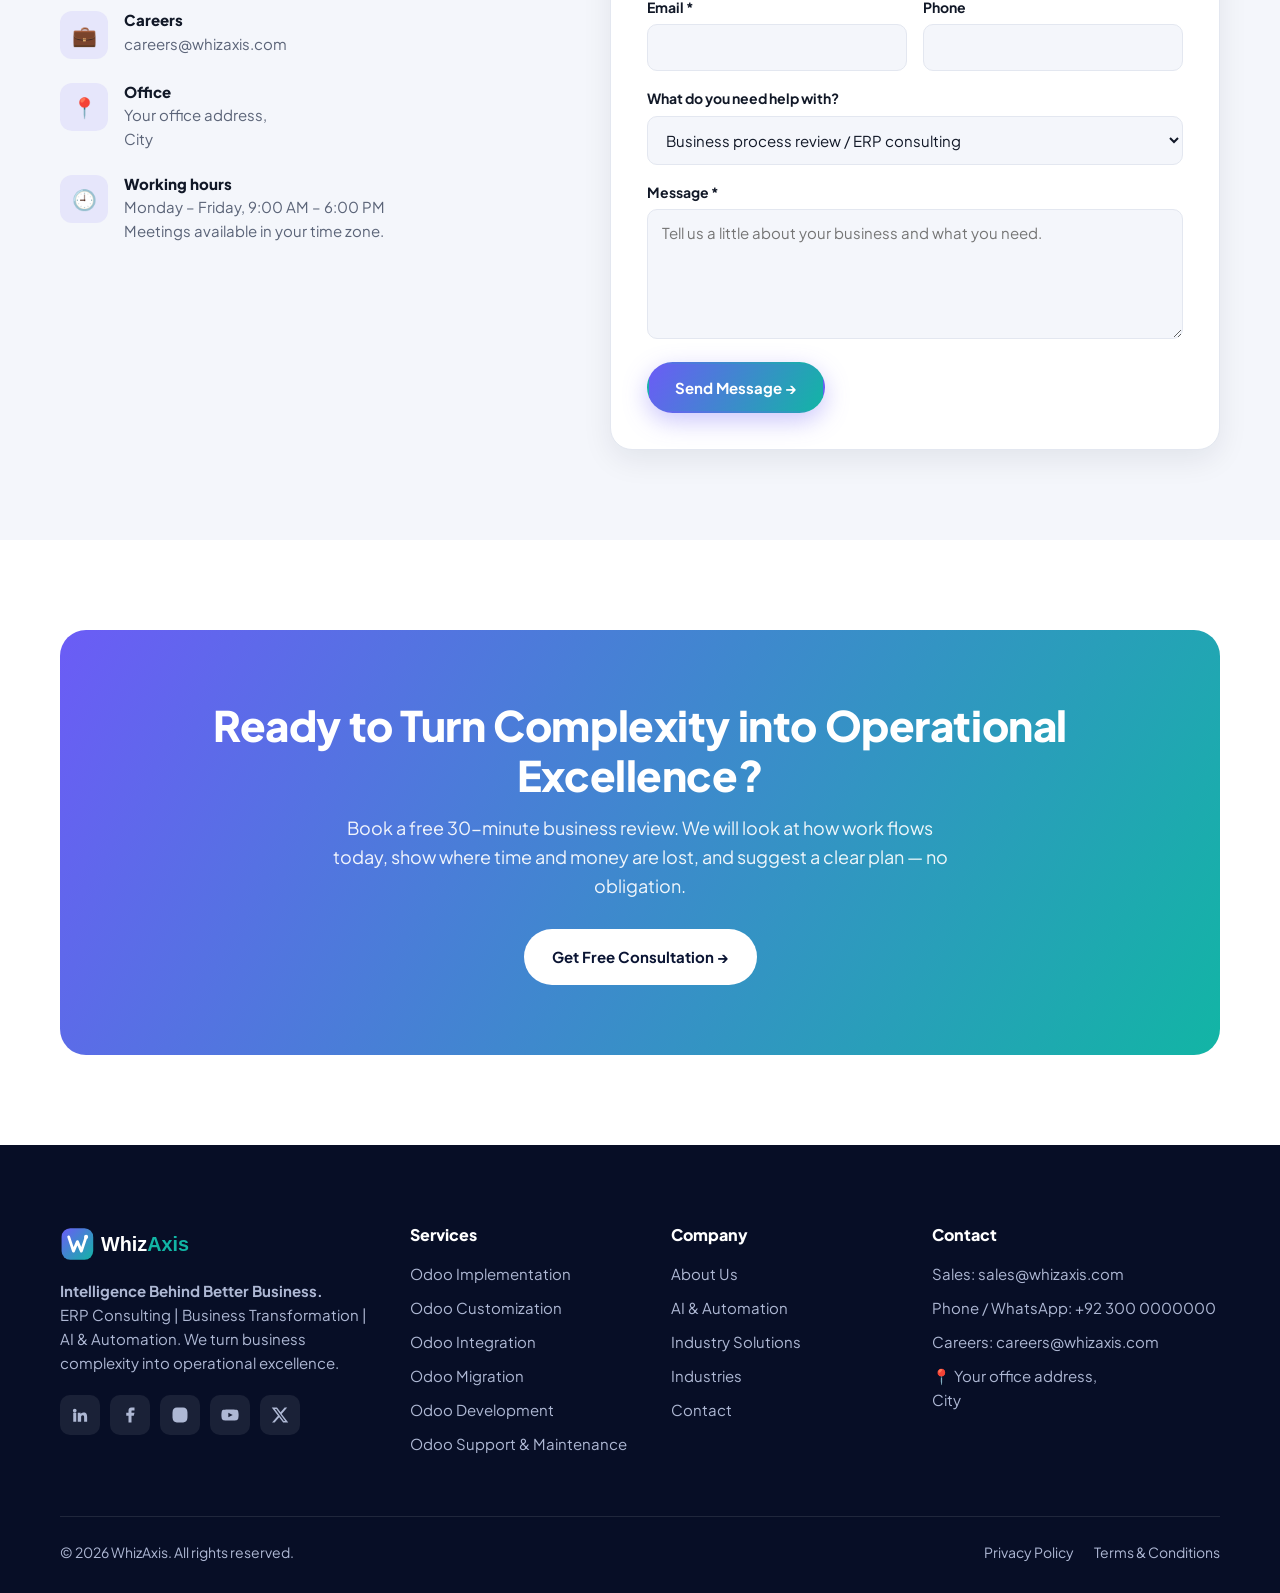
==== commit a8fab8dc: "Content Updated to From Business Complexity to Operational Excellence. Intelligence Behind Better Bu" ====
--- a/index.html
+++ b/index.html
@@ -1,18 +1,18 @@
 <!doctype html>
 <html lang="en"><head>
 <meta charset="utf-8"><meta name="viewport" content="width=device-width, initial-scale=1">
-<title>WhizAxis | Odoo ERP Implementation, Customization & Support</title>
-<meta name="description" content="WhizAxis is an Odoo ERP consulting company. We implement, customize, integrate, migrate and support Odoo for growing businesses worldwide.">
-<meta property="og:title" content="WhizAxis | Odoo ERP Implementation, Customization & Support"><meta property="og:description" content="WhizAxis is an Odoo ERP consulting company. We implement, customize, integrate, migrate and support Odoo for growing businesses worldwide."><meta property="og:type" content="website"><meta property="og:site_name" content="WhizAxis">
+<title>WhizAxis | ERP Consulting, Business Transformation & AI Automation</title>
+<meta name="description" content="WhizAxis — Intelligence Behind Better Business. ERP consulting, business transformation and AI &amp; automation that help businesses simplify operations, connect processes and achieve measurable efficiency.">
+<meta property="og:title" content="WhizAxis | ERP Consulting, Business Transformation & AI Automation"><meta property="og:description" content="WhizAxis — Intelligence Behind Better Business. ERP consulting, business transformation and AI &amp; automation that help businesses simplify operations, connect processes and achieve measurable efficiency."><meta property="og:type" content="website"><meta property="og:site_name" content="WhizAxis">
 <link rel="icon" href="assets/img/favicon.svg" type="image/svg+xml">
 <link rel="preconnect" href="https://fonts.googleapis.com"><link rel="preconnect" href="https://fonts.gstatic.com" crossorigin>
 <link href="https://fonts.googleapis.com/css2?family=Plus+Jakarta+Sans:wght@400;500;600;700;800&display=swap" rel="stylesheet">
 <link rel="stylesheet" href="assets/css/style.css">
 </head><body>
-<div class="topbar"><div class="container"><div class="tb-links"><a href="mailto:info@whizaxis.com">✉ info@whizaxis.com</a><a href="tel:+923000000000">☎ +92 300 0000000</a></div><div class="tb-right">Odoo ERP partner for growing businesses</div></div></div>
+<div class="topbar"><div class="container"><div class="tb-links"><a href="mailto:info@whizaxis.com">✉ info@whizaxis.com</a><a href="tel:+923000000000">☎ +92 300 0000000</a></div><div class="tb-right">Intelligence Behind Better Business.</div></div></div>
 <header class="header"><div class="container">
 <a class="logo" href="index.html" aria-label="WhizAxis home"><img src="assets/img/logo.svg" alt="WhizAxis"></a>
-<ul class="nav"><li class="has-drop"><button type="button">Odoo Services <svg class="caret" viewBox="0 0 10 10"><path d="M1 3l4 4 4-4" fill="none" stroke="currentColor" stroke-width="1.6"/></svg></button><div class="dropdown"><a href="services.html"><strong>View all</strong><span>Overview of odoo services</span></a><a href="services.html#consulting"><strong>Odoo Consulting</strong><span>Get clear advice before you spend</span></a><a href="services.html#implementation"><strong>Odoo Implementation</strong><span>Go live on Odoo with a proven plan — from requirement study and setup to data import, training and go-live support</span></a><a href="services.html#customization"><strong>Odoo Customization</strong><span>Shape Odoo around your workflow with custom fields, approvals, reports, print formats and business rules</span></a><a href="services.html#integration"><strong>Odoo Integration</strong><span>Connect Odoo with eCommerce stores, payment gateways, marketplaces, couriers, WhatsApp and other tools</span></a><a href="services.html#migration"><strong>Odoo Migration</strong><span>Move to the latest Odoo version, or from QuickBooks, Tally, Excel or another ERP, safely and with checked data</span></a><a href="services.html#development"><strong>Odoo Development</strong><span>Build new Odoo modules, portals, mobile apps and dashboards when standard features are not enough</span></a><a href="services.html#support"><strong>Odoo Support &amp; Maintenance</strong><span>Keep Odoo healthy with fast help, bug fixes, performance tuning, backups and small improvements</span></a></div></li><li><a href="ai-solutions.html">AI Solutions</a></li><li class="has-drop"><button type="button">Solutions <svg class="caret" viewBox="0 0 10 10"><path d="M1 3l4 4 4-4" fill="none" stroke="currentColor" stroke-width="1.6"/></svg></button><div class="dropdown"><a href="solutions.html"><strong>View all</strong><span>Overview of solutions</span></a><a href="solutions.html#van-sales"><strong>FMCG &amp; Van Sales Solution</strong><span>Run route sales on the go </span></a><a href="solutions.html#cash-expense"><strong>Cash &amp; Expense Management</strong><span>Record cash collections and daily expenses in seconds and close the day with an automatic cash reconciliation</span></a><a href="solutions.html#fire-safety"><strong>Fire &amp; Safety / AMC Solution</strong><span>Manage fire safety projects, site inspections and AMC (annual maintenance contract) visits from quote to close</span></a></div></li><li class="has-drop"><button type="button">Company <svg class="caret" viewBox="0 0 10 10"><path d="M1 3l4 4 4-4" fill="none" stroke="currentColor" stroke-width="1.6"/></svg></button><div class="dropdown"><a href="about.html"><strong>View all</strong><span>Overview of company</span></a><a href="about.html"><strong>About Us</strong><span>Who we are and how we work</span></a><a href="index.html#industries"><strong>Industries</strong><span>Sectors we serve</span></a><a href="contact.html"><strong>Contact</strong><span>Talk to our team</span></a></div></li><li class="mobile-cta"><a class="btn btn-primary" href="contact.html">Get Free Consultation</a></li></ul>
+<ul class="nav"><li class="has-drop"><button type="button">Services <svg class="caret" viewBox="0 0 10 10"><path d="M1 3l4 4 4-4" fill="none" stroke="currentColor" stroke-width="1.6"/></svg></button><div class="dropdown"><a href="services.html"><strong>View all</strong><span>Overview of our services</span></a><a href="services.html#consulting"><strong>ERP Consulting &amp; Business Analysis</strong><span>Understand the real problem before you spend</span></a><a href="services.html#implementation"><strong>Odoo Implementation</strong><span>Go live on Odoo with a proven plan — from requirement study and setup to data import, training and go-live support</span></a><a href="services.html#customization"><strong>Odoo Customization</strong><span>Shape Odoo around your workflow with custom fields, approvals, reports, print formats and business rules</span></a><a href="services.html#integration"><strong>Odoo Integration</strong><span>Connect Odoo with eCommerce stores, payment gateways, marketplaces, couriers, WhatsApp and other tools</span></a><a href="services.html#migration"><strong>Odoo Migration</strong><span>Move to the latest Odoo version, or from QuickBooks, Tally, Excel or another ERP, safely and with checked data</span></a><a href="services.html#development"><strong>Odoo Development</strong><span>Build new Odoo modules, portals, mobile apps and dashboards when standard features are not enough</span></a><a href="services.html#support"><strong>Odoo Support &amp; Maintenance</strong><span>Keep Odoo healthy with fast help, bug fixes, performance tuning, backups and small improvements</span></a></div></li><li><a href="ai-solutions.html">AI &amp; Automation</a></li><li class="has-drop"><button type="button">Solutions <svg class="caret" viewBox="0 0 10 10"><path d="M1 3l4 4 4-4" fill="none" stroke="currentColor" stroke-width="1.6"/></svg></button><div class="dropdown"><a href="solutions.html"><strong>View all</strong><span>Overview of solutions</span></a><a href="solutions.html#van-sales"><strong>FMCG &amp; Van Sales Solution</strong><span>Run route sales on the go </span></a><a href="solutions.html#cash-expense"><strong>Cash &amp; Expense Management</strong><span>Record cash collections and daily expenses in seconds and close the day with an automatic cash reconciliation</span></a><a href="solutions.html#fire-safety"><strong>Fire &amp; Safety / AMC Solution</strong><span>Manage fire safety projects, site inspections and AMC (annual maintenance contract) visits from quote to close</span></a></div></li><li class="has-drop"><button type="button">Company <svg class="caret" viewBox="0 0 10 10"><path d="M1 3l4 4 4-4" fill="none" stroke="currentColor" stroke-width="1.6"/></svg></button><div class="dropdown"><a href="about.html"><strong>View all</strong><span>Overview of company</span></a><a href="about.html"><strong>About Us</strong><span>Who we are and how we work</span></a><a href="index.html#industries"><strong>Industries</strong><span>Sectors we serve</span></a><a href="contact.html"><strong>Contact</strong><span>Talk to our team</span></a></div></li><li class="mobile-cta"><a class="btn btn-primary" href="contact.html">Get Free Consultation</a></li></ul>
 <div class="header-cta"><a class="btn btn-primary" href="contact.html">Get Free Consultation</a><button class="menu-toggle" aria-label="Open menu"><span></span><span></span><span></span></button></div>
 </div></header>
 <main id="main">
@@ -25,10 +25,10 @@
 <div class="hero-overlay"></div>
 </div>
 <div class="grid-lines"></div><div class="container">
-<div><span class="badge-pill"><span class="dot"></span>Odoo ERP experts · Serving clients worldwide</span>
-<h1>Odoo Solutions Built Around <span class="grad-text">Your Business</span></h1>
-<p>From first plan to go-live and beyond, WhizAxis implements, customizes and supports Odoo so your whole business runs on one connected system.</p>
-<div class="hero-actions"><a class="btn btn-primary" href="contact.html">Get in touch →</a><a class="btn btn-outline" href="services.html">Explore services</a></div></div>
+<div><span class="badge-pill"><span class="dot"></span>ERP Consulting · Business Transformation · AI &amp; Automation</span>
+<h1>From Business Complexity to <span class="grad-text">Operational Excellence.</span></h1>
+<p>We help businesses simplify operations, connect processes, and achieve measurable efficiency through intelligent technology.</p>
+<div class="hero-actions"><a class="btn btn-primary" href="contact.html">Book a business review →</a><a class="btn btn-outline" href="services.html">Explore services</a></div></div>
 <div class="hero-card"><h4>One system. Every department.</h4><div class="app-grid"><div class="app-tile"><div class="ic">📊</div>Accounting</div><div class="app-tile"><div class="ic">📦</div>Inventory</div><div class="app-tile"><div class="ic">🏭</div>MRP</div><div class="app-tile"><div class="ic">🛒</div>Sales</div><div class="app-tile"><div class="ic">🎯</div>CRM</div><div class="app-tile"><div class="ic">👥</div>HR</div></div></div>
 </div></section>
 
@@ -40,17 +40,18 @@
 </div></div></section>
 
 <section class="section"><div class="container">
-<div class="section-head center reveal"><span class="eyebrow">Our services</span><h2>Everything You Need to Make Odoo Work</h2><p class="lead">We cover every stage of your Odoo journey — consulting, implementation, customization, integration, migration, development and support.</p></div>
+<div class="section-head center reveal"><span class="eyebrow">ERP consulting &amp; delivery</span><h2>Everything You Need to Run on One Connected System</h2><p class="lead">Odoo is our core ERP platform. We cover every stage — business analysis, implementation, customization, integration, migration, development and support.</p></div>
 <div class="cards c3"><a class="card service-card reveal" href="services.html#implementation"><div class="icon"><svg viewBox="0 0 24 24" fill="none" stroke="currentColor" stroke-width="1.8" stroke-linecap="round" stroke-linejoin="round"><path d="M4.5 16.5c-1.5 1.3-2 5-2 5s3.7-.5 5-2c.7-.8.7-2.1-.1-2.9a2.2 2.2 0 0 0-2.9-.1z"/><path d="M12 15l-3-3a22 22 0 0 1 2-3.9A12.9 12.9 0 0 1 22 2c0 2.7-.8 7.5-6 11a22.4 22.4 0 0 1-4 2z"/><path d="M9 12H4s.6-3 2-4c1.6-1.1 5 0 5 0M12 15v5s3-.6 4-2c1.1-1.6 0-5 0-5"/></svg></div><h3>Odoo Implementation</h3><p>Go live on Odoo with a proven plan — from requirement study and setup to data import, training and go-live support.</p><span class="more">Learn more →</span></a><a class="card service-card reveal" href="services.html#customization"><div class="icon"><svg viewBox="0 0 24 24" fill="none" stroke="currentColor" stroke-width="1.8" stroke-linecap="round" stroke-linejoin="round"><path d="M4 21v-7M4 10V3M12 21v-9M12 8V3M20 21v-5M20 12V3M1 14h6M9 8h6M17 16h6"/></svg></div><h3>Odoo Customization</h3><p>Shape Odoo around your workflow with custom fields, approvals, reports, print formats and business rules.</p><span class="more">Learn more →</span></a><a class="card service-card reveal" href="services.html#integration"><div class="icon"><svg viewBox="0 0 24 24" fill="none" stroke="currentColor" stroke-width="1.8" stroke-linecap="round" stroke-linejoin="round"><path d="M12 22v-5M9 8V2M15 8V2M18 8v5a6 6 0 0 1-12 0V8z"/></svg></div><h3>Odoo Integration</h3><p>Connect Odoo with eCommerce stores, payment gateways, marketplaces, couriers, WhatsApp and other tools.</p><span class="more">Learn more →</span></a><a class="card service-card reveal" href="services.html#migration"><div class="icon"><svg viewBox="0 0 24 24" fill="none" stroke="currentColor" stroke-width="1.8" stroke-linecap="round" stroke-linejoin="round"><path d="M3 12a9 9 0 0 1 15-6.7L21 8M21 3v5h-5M21 12a9 9 0 0 1-15 6.7L3 16M3 21v-5h5"/></svg></div><h3>Odoo Migration</h3><p>Move to the latest Odoo version, or from QuickBooks, Tally, Excel or another ERP, safely and with checked data.</p><span class="more">Learn more →</span></a><a class="card service-card reveal" href="services.html#development"><div class="icon"><svg viewBox="0 0 24 24" fill="none" stroke="currentColor" stroke-width="1.8" stroke-linecap="round" stroke-linejoin="round"><path d="M16 18l6-6-6-6M8 6l-6 6 6 6"/></svg></div><h3>Odoo Development</h3><p>Build new Odoo modules, portals, mobile apps and dashboards when standard features are not enough.</p><span class="more">Learn more →</span></a><a class="card service-card reveal" href="services.html#support"><div class="icon"><svg viewBox="0 0 24 24" fill="none" stroke="currentColor" stroke-width="1.8" stroke-linecap="round" stroke-linejoin="round"><circle cx="12" cy="12" r="10"/><circle cx="12" cy="12" r="4"/><path d="M4.9 4.9l4.3 4.3M14.8 14.8l4.3 4.3M14.8 9.2l4.3-4.3M4.9 19.1l4.3-4.3"/></svg></div><h3>Odoo Support & Maintenance</h3><p>Keep Odoo healthy with fast help, bug fixes, performance tuning, backups and small improvements.</p><span class="more">Learn more →</span></a></div>
 <div class="center" style="margin-top:36px"><a class="btn btn-ghost" href="services.html">View all services →</a></div>
 </div></section>
 
 <section class="section dark"><div class="container">
-<div class="section-head reveal"><span class="eyebrow">Our approach</span><h2>We Find the Real Problem First</h2><p class="lead">Good software starts with a clear understanding of how your business works. That is where we start.</p></div>
-<div class="expertise-list">
-<div class="exp-item reveal"><div class="n">01</div><h3>Keep It Simple</h3><p class="tag">The simplest fix is often the best one.</p><p>We look closely at your process, remove steps that add no value, and use standard Odoo wherever we can. Less custom code means lower cost and easier upgrades.</p></div>
-<div class="exp-item reveal"><div class="n">02</div><h3>Built Around Your Workflow</h3><p class="tag">No two businesses work the same way.</p><p>We have worked with many companies in the same industry that run very differently. We design around your real process instead of forcing a template on you.</p></div>
-<div class="exp-item reveal"><div class="n">03</div><h3>Partners for the Long Run</h3><p class="tag">We grow as you grow.</p><p>Go-live is the start, not the end. We stay with you to solve new challenges, add features and keep your system in good shape.</p></div>
+<div class="section-head reveal"><span class="eyebrow">Why WhizAxis</span><h2>We Find the Real Problem First</h2><p class="lead">We do not try to win on how many services we list. We win on the quality of our thinking and the results our clients can measure.</p></div>
+<div class="expertise-list four">
+<div class="exp-item reveal"><div class="n">01</div><h3>Deep Business Analysis</h3><p class="tag">Understand the business before the software.</p><p>We study how work really flows, find where time and money are lost, and remove steps that add no value — before anything is configured or coded.</p></div>
+<div class="exp-item reveal"><div class="n">02</div><h3>Proven Implementation Method</h3><p class="tag">A clear plan, every time.</p><p>Every project follows the same clear stages, with agreed scope, sign-off at each step and real test runs. We use standard features wherever we can, so costs stay low and upgrades stay easy.</p></div>
+<div class="exp-item reveal"><div class="n">03</div><h3>Real Industry Expertise</h3><p class="tag">We know how your industry works.</p><p>Manufacturing, distribution, FMCG, retail, contracting and services — we design around how your sector really runs instead of forcing a template on you.</p></div>
+<div class="exp-item reveal"><div class="n">04</div><h3>Measurable Outcomes</h3><p class="tag">Results you can see in the numbers.</p><p>We agree targets at the start — such as faster month-end closing, fewer stock errors or hours saved — and measure them after go-live. Then we stay to keep improving.</p></div>
 </div></div></section>
 
 <section class="section soft"><div class="container">
@@ -58,21 +59,21 @@
 <div class="modules"><div class="module reveal"><div class="mi">🛒</div><h4>Sales</h4><p>Quotes, orders, pricelists and payment terms.</p></div><div class="module reveal"><div class="mi">🎯</div><h4>CRM</h4><p>Leads, pipeline and follow-ups.</p></div><div class="module reveal"><div class="mi">📊</div><h4>Accounting</h4><p>Invoices, bills, bank reconciliation and reports.</p></div><div class="module reveal"><div class="mi">📦</div><h4>Inventory</h4><p>Stock, warehouses, transfers and reordering.</p></div><div class="module reveal"><div class="mi">🧾</div><h4>Purchase</h4><p>Vendors, RFQs and purchase approvals.</p></div><div class="module reveal"><div class="mi">🏭</div><h4>Manufacturing</h4><p>BoMs, work orders, planning and quality.</p></div><div class="module reveal"><div class="mi">👥</div><h4>HR & Payroll</h4><p>Employees, attendance, leave and payroll.</p></div><div class="module reveal"><div class="mi">🏪</div><h4>Point of Sale</h4><p>Fast retail checkout linked to stock.</p></div><div class="module reveal"><div class="mi">🌐</div><h4>eCommerce</h4><p>Online store connected to your back office.</p></div><div class="module reveal"><div class="mi">🗂️</div><h4>Projects</h4><p>Tasks, timesheets and project billing.</p></div></div></div></section>
 
 <section class="section" id="industries"><div class="container">
-<div class="section-head reveal"><span class="eyebrow">Industries we serve</span><h2>Odoo Solutions for Your Industry</h2><p class="lead">Click an industry to see how we set up Odoo for it.</p></div>
+<div class="section-head reveal"><span class="eyebrow">Industry expertise</span><h2>We Know How Your Industry Works</h2><p class="lead">Click an industry to see how we set up Odoo for it.</p></div>
 <div class="ind-wrap reveal"><div class="ind-tabs"><button class="ind-tab active" data-icon="🏭" data-title="Manufacturing" data-text="Plan production, control material use and track real cost per order." data-chips="MRP|Quality|Maintenance|Planning|Costing"><span>01</span>Manufacturing</button><button class="ind-tab" data-icon="🚚" data-title="Wholesale &amp; Distribution" data-text="Run warehouses, routes, pricelists and credit control from one system." data-chips="Multi-warehouse|Barcode|Landed cost|Credit limits"><span>02</span>Wholesale &amp; Distribution</button><button class="ind-tab" data-icon="🛍️" data-title="Retail &amp; eCommerce" data-text="Link shops, website and marketplaces with one stock and one set of customers." data-chips="POS|eCommerce|Loyalty|Marketplaces"><span>03</span>Retail &amp; eCommerce</button><button class="ind-tab" data-icon="🏗️" data-title="Construction" data-text="Track projects, sites, sub-contractors, progress billing and retention." data-chips="Projects|Job costing|Progress invoices|Subcontracting"><span>04</span>Construction</button><button class="ind-tab" data-icon="🏥" data-title="Healthcare" data-text="Manage clinics, pharmacy stock, expiry dates and patient billing." data-chips="Lot & expiry|Appointments|Billing|Inventory"><span>05</span>Healthcare</button><button class="ind-tab" data-icon="💼" data-title="Professional Services" data-text="Plan staff time, track timesheets and bill clients correctly." data-chips="Timesheets|Planning|Subscriptions|Helpdesk"><span>06</span>Professional Services</button><button class="ind-tab" data-icon="🥫" data-title="Food &amp; FMCG" data-text="Handle batches, expiry, van sales and distributor schemes." data-chips="Batches|Van sales|Schemes|Traceability"><span>07</span>Food &amp; FMCG</button><button class="ind-tab" data-icon="⚖️" data-title="Trading &amp; Contracting" data-text="Handle imports, landed costs, multi-currency deals and contracts." data-chips="Imports|Multi-currency|Contracts|AMC"><span>08</span>Trading &amp; Contracting</button></div>
 <div class="ind-panel"><div class="big-ic">🏭</div><h3>Manufacturing</h3><p>Plan production, control material use and track real cost per order.</p><div class="chips"><span class="chip">MRP</span><span class="chip">Quality</span><span class="chip">Maintenance</span><span class="chip">Planning</span><span class="chip">Costing</span></div></div></div>
 </div></section>
 
 <section class="section soft"><div class="container">
-<div class="section-head center reveal"><span class="eyebrow">How we work</span><h2>A Clear, Proven Process</h2><p class="lead">Five simple stages that keep your project on time and on budget.</p></div>
-<div class="process"><div class="step reveal"><h4>Discover</h4><p>We study your business, goals and current tools.</p></div><div class="step reveal"><h4>Design</h4><p>We map your processes to Odoo and agree the scope.</p></div><div class="step reveal"><h4>Build</h4><p>We configure, customize and import your data.</p></div><div class="step reveal"><h4>Train & Test</h4><p>Your team tests real cases and learns the system.</p></div><div class="step reveal"><h4>Go Live & Grow</h4><p>We launch, support you and keep improving.</p></div></div></div></section>
+<div class="section-head center reveal"><span class="eyebrow">How we work</span><h2>Our Implementation Methodology</h2><p class="lead">Five clear stages, with sign-off at each one, that keep your project on time, on budget and tied to results you can measure.</p></div>
+<div class="process"><div class="step reveal"><h4>Discover</h4><p>We study your business, goals and current tools, and agree how success will be measured.</p></div><div class="step reveal"><h4>Design</h4><p>We map your processes to Odoo and agree the scope.</p></div><div class="step reveal"><h4>Build</h4><p>We configure, customize and import your data.</p></div><div class="step reveal"><h4>Train & Test</h4><p>Your team tests real cases and learns the system.</p></div><div class="step reveal"><h4>Go Live & Measure</h4><p>We launch, track the agreed results and keep improving.</p></div></div></div></section>
 
 <section class="section"><div class="container">
 <div class="section-head center reveal"><span class="eyebrow">Ready-made solutions</span><h2>Solutions for Real Business Challenges</h2><p class="lead">Industry add-ons built on Odoo that you can start using quickly.</p></div>
 <div class="cards c3"><a class="card service-card reveal" href="solutions.html#van-sales"><div class="icon"><svg viewBox="0 0 24 24" fill="none" stroke="currentColor" stroke-width="1.8" stroke-linecap="round" stroke-linejoin="round"><path d="M1 3h15v13H1zM16 8h4l3 3v5h-7z"/><circle cx="5.5" cy="18.5" r="2.5"/><circle cx="18.5" cy="18.5" r="2.5"/></svg></div><h3>FMCG & Van Sales Solution</h3><p>Run route sales on the go — mobile orders, van stock, on-the-spot invoices and cash collection, all synced with Odoo.</p><span class="more">View solution →</span></a><a class="card service-card reveal" href="solutions.html#cash-expense"><div class="icon"><svg viewBox="0 0 24 24" fill="none" stroke="currentColor" stroke-width="1.8" stroke-linecap="round" stroke-linejoin="round"><path d="M20 12V8H6a2 2 0 0 1 0-4h12v4"/><path d="M4 6v12a2 2 0 0 0 2 2h14v-4"/><path d="M18 12a2 2 0 0 0 0 4h4v-4z"/></svg></div><h3>Cash & Expense Management</h3><p>Record cash collections and daily expenses in seconds and close the day with an automatic cash reconciliation.</p><span class="more">View solution →</span></a><a class="card service-card reveal" href="solutions.html#fire-safety"><div class="icon"><svg viewBox="0 0 24 24" fill="none" stroke="currentColor" stroke-width="1.8" stroke-linecap="round" stroke-linejoin="round"><path d="M12 22s8-4 8-10V5l-8-3-8 3v7c0 6 8 10 8 10z"/><path d="M9 12l2 2 4-4"/></svg></div><h3>Fire & Safety / AMC Solution</h3><p>Manage fire safety projects, site inspections and AMC (annual maintenance contract) visits from quote to close.</p><span class="more">View solution →</span></a></div></div></section>
 
 <section class="section"><div class="container"><div class="ai-band reveal">
-<div><span class="eyebrow">AI + Odoo</span><h2>We Build AI Into Odoo to Cut Manual Work</h2><p>From reading supplier invoices to answering questions about your data, our AI tools save your team hours every week.</p><a class="btn btn-primary" href="ai-solutions.html">Explore AI solutions →</a></div>
+<div><span class="eyebrow">AI &amp; Automation</span><h2>Intelligent Automation That Cuts Manual Work</h2><p>From reading supplier invoices to answering questions about your data, our AI and automation tools plug into your ERP and save your team hours every week.</p><a class="btn btn-primary" href="ai-solutions.html">Explore AI &amp; automation →</a></div>
 <ul class="ai-list"><li>Auto-read bills and receipts</li><li>Ask your data in plain English</li><li>Emails to sales orders automatically</li><li>Demand and cash-flow forecasts</li></ul>
 </div></div></section>
 
@@ -84,10 +85,10 @@
 
 <section class="section"><div class="container">
 <div class="section-head center reveal"><span class="eyebrow">FAQ</span><h2>Common Questions</h2></div>
-<div class="faq reveal"><div class="faq-item"><button class="faq-q">Which Odoo versions do you work with?<span class="plus">+</span></button><div class="faq-a"><p>We work with all recent versions, including Odoo 16, 17, 18 and 19 — on Community, Enterprise, Odoo Online and Odoo.sh.</p></div></div><div class="faq-item"><button class="faq-q">How long does an Odoo implementation take?<span class="plus">+</span></button><div class="faq-a"><p>A small setup can go live in 3–6 weeks. A multi-company or manufacturing project usually takes 2–4 months. We give you a clear timeline after the requirement study.</p></div></div><div class="faq-item"><button class="faq-q">Do you work with clients in other countries?<span class="plus">+</span></button><div class="faq-a"><p>Yes. We work remotely with clients in the Middle East, Europe, the US and Australia, and match your working hours for meetings.</p></div></div><div class="faq-item"><button class="faq-q">Can you fix or improve an Odoo system someone else set up?<span class="plus">+</span></button><div class="faq-a"><p>Yes. We start with a health check, list the issues, and then fix and improve the system step by step.</p></div></div><div class="faq-item"><button class="faq-q">Do you offer support after go-live?<span class="plus">+</span></button><div class="faq-a"><p>Yes. We offer monthly support plans with set response times, so you always have a team that knows your setup.</p></div></div></div></div></section>
+<div class="faq reveal"><div class="faq-item"><button class="faq-q">What makes WhizAxis different?<span class="plus">+</span></button><div class="faq-a"><p>We start with a deep look at how your business works, follow a proven implementation method, bring real industry knowledge, and agree measurable targets at the start — then track them after go-live.</p></div></div><div class="faq-item"><button class="faq-q">Which Odoo versions do you work with?<span class="plus">+</span></button><div class="faq-a"><p>We work with all recent versions, including Odoo 16, 17, 18 and 19 — on Community, Enterprise, Odoo Online and Odoo.sh.</p></div></div><div class="faq-item"><button class="faq-q">How long does an Odoo implementation take?<span class="plus">+</span></button><div class="faq-a"><p>A small setup can go live in 3–6 weeks. A multi-company or manufacturing project usually takes 2–4 months. We give you a clear timeline after the requirement study.</p></div></div><div class="faq-item"><button class="faq-q">Do you work with clients in other countries?<span class="plus">+</span></button><div class="faq-a"><p>Yes. We work remotely with clients in the Middle East, Europe, the US and Australia, and match your working hours for meetings.</p></div></div><div class="faq-item"><button class="faq-q">Can you fix or improve an Odoo system someone else set up?<span class="plus">+</span></button><div class="faq-a"><p>Yes. We start with a health check, list the issues, and then fix and improve the system step by step.</p></div></div><div class="faq-item"><button class="faq-q">Do you offer support after go-live?<span class="plus">+</span></button><div class="faq-a"><p>Yes. We offer monthly support plans with set response times, so you always have a team that knows your setup.</p></div></div></div></div></section>
 
 <section class="section soft" id="contact"><div class="container">
-<div class="section-head reveal"><span class="eyebrow">Contact</span><h2>Talk to Our Team</h2><p class="lead">Tell us about your project or ask any question about Odoo. We reply within one business day.</p></div>
+<div class="section-head reveal"><span class="eyebrow">Contact</span><h2>Talk to Our Team</h2><p class="lead">Tell us about your business challenge or ask any question about ERP, Odoo or automation. We reply within one business day.</p></div>
 <div class="contact-grid"><div class="contact-info reveal">
 <div class="info-row"><div class="info-ic">✉</div><div><h4>Sales enquiries</h4><a href="mailto:sales@whizaxis.com">sales@whizaxis.com</a></div></div>
 <div class="info-row"><div class="info-ic">☎</div><div><h4>Phone / WhatsApp</h4><a href="tel:+923000000000">+92 300 0000000</a></div></div>
@@ -97,14 +98,14 @@
 <div class="hp"><label>Leave empty<input name="website" tabindex="-1" autocomplete="off"></label></div>
 <div class="form-row"><div class="field"><label for="f-name">Full name *</label><input id="f-name" name="name" required></div><div class="field"><label for="f-co">Company</label><input id="f-co" name="company"></div></div>
 <div class="form-row"><div class="field"><label for="f-email">Email *</label><input id="f-email" name="email" type="email" required></div><div class="field"><label for="f-ph">Phone</label><input id="f-ph" name="phone" type="tel"></div></div>
-<div class="field"><label for="f-svc">What do you need help with?</label><select id="f-svc" name="service"><option>New Odoo implementation</option><option>Odoo customization</option><option>Odoo integration</option><option>Odoo migration</option><option>Odoo development</option><option>Support for an existing Odoo system</option><option>AI solutions for Odoo</option><option>Other</option></select></div>
+<div class="field"><label for="f-svc">What do you need help with?</label><select id="f-svc" name="service"><option>Business process review / ERP consulting</option><option>New Odoo implementation</option><option>Odoo customization</option><option>Odoo integration</option><option>Odoo migration</option><option>Odoo development</option><option>Support for an existing Odoo system</option><option>AI &amp; automation</option><option>Other</option></select></div>
 <div class="field"><label for="f-msg">Message *</label><textarea id="f-msg" name="message" required placeholder="Tell us a little about your business and what you need."></textarea></div>
 <button class="btn btn-primary" type="submit">Send Message →</button><div class="form-msg" role="status"></div></form></div></div></section>
-<section class="section"><div class="container"><div class="cta reveal"><h2>Looking for an ERP that grows with you?</h2><p>Book a free 30-minute call. We will listen, review your needs and suggest the right Odoo setup — no obligation.</p><a class="btn" href="contact.html">Get Free Consultation →</a></div></div></section></main>
+<section class="section"><div class="container"><div class="cta reveal"><h2>Ready to Turn Complexity into Operational Excellence?</h2><p>Book a free 30-minute business review. We will look at how work flows today, show where time and money are lost, and suggest a clear plan — no obligation.</p><a class="btn" href="contact.html">Get Free Consultation →</a></div></div></section></main>
 <footer class="footer"><div class="container"><div class="footer-grid">
-<div><a class="logo" href="index.html"><img src="assets/img/logo-light.svg" alt="WhizAxis"></a><p>WhizAxis helps growing businesses plan, build and run Odoo ERP — so every team works from one connected system.</p><div class="socials"><a href="#" aria-label="LinkedIn"><svg viewBox="0 0 24 24"><path d="M4.98 3.5a2.5 2.5 0 1 1 0 5 2.5 2.5 0 0 1 0-5zM3 9h4v12H3zM9 9h3.8v1.7h.1c.5-1 1.8-2 3.8-2 4 0 4.8 2.6 4.8 6V21h-4v-5.6c0-1.3 0-3-1.9-3s-2.1 1.4-2.1 2.9V21H9z"/></svg></a><a href="#" aria-label="Facebook"><svg viewBox="0 0 24 24"><path d="M14 9V7c0-.9.6-1 1-1h3V2h-4c-3.3 0-4 2.4-4 4v3H7v4h3v9h4v-9h3l1-4z"/></svg></a><a href="#" aria-label="Instagram"><svg viewBox="0 0 24 24"><path d="M12 7a5 5 0 1 0 0 10 5 5 0 0 0 0-10zm0 8.2a3.2 3.2 0 1 1 0-6.4 3.2 3.2 0 0 1 0 6.4zM17.3 5.5a1.2 1.2 0 1 0 0 2.4 1.2 1.2 0 0 0 0-2.4zM12 2c-2.7 0-3 0-4.1.1C4.3 2.3 2.3 4.3 2.1 7.9 2 9 2 9.3 2 12s0 3 .1 4.1c.2 3.6 2.2 5.6 5.8 5.8 1.1.1 1.4.1 4.1.1s3 0 4.1-.1c3.6-.2 5.6-2.2 5.8-5.8.1-1.1.1-1.4.1-4.1s0-3-.1-4.1c-.2-3.6-2.2-5.6-5.8-5.8C15 2 14.7 2 12 2z"/></svg></a><a href="#" aria-label="YouTube"><svg viewBox="0 0 24 24"><path d="M23 7.2a3 3 0 0 0-2.1-2.1C19 4.6 12 4.6 12 4.6s-7 0-8.9.5A3 3 0 0 0 1 7.2 31 31 0 0 0 .5 12a31 31 0 0 0 .5 4.8 3 3 0 0 0 2.1 2.1c1.9.5 8.9.5 8.9.5s7 0 8.9-.5a3 3 0 0 0 2.1-2.1 31 31 0 0 0 .5-4.8 31 31 0 0 0-.5-4.8zM9.8 15V9l5.8 3z"/></svg></a><a href="#" aria-label="X"><svg viewBox="0 0 24 24"><path d="M18.2 2h3.4l-7.4 8.5L23 22h-6.8l-5.3-7-6.1 7H1.4l7.9-9L1 2h7l4.8 6.4zm-1.2 18h1.9L7.1 4H5.1z"/></svg></a></div></div>
+<div><a class="logo" href="index.html"><img src="assets/img/logo-light.svg" alt="WhizAxis"></a><p><strong>Intelligence Behind Better Business.</strong><br>ERP Consulting | Business Transformation | AI &amp; Automation. We turn business complexity into operational excellence.</p><div class="socials"><a href="#" aria-label="LinkedIn"><svg viewBox="0 0 24 24"><path d="M4.98 3.5a2.5 2.5 0 1 1 0 5 2.5 2.5 0 0 1 0-5zM3 9h4v12H3zM9 9h3.8v1.7h.1c.5-1 1.8-2 3.8-2 4 0 4.8 2.6 4.8 6V21h-4v-5.6c0-1.3 0-3-1.9-3s-2.1 1.4-2.1 2.9V21H9z"/></svg></a><a href="#" aria-label="Facebook"><svg viewBox="0 0 24 24"><path d="M14 9V7c0-.9.6-1 1-1h3V2h-4c-3.3 0-4 2.4-4 4v3H7v4h3v9h4v-9h3l1-4z"/></svg></a><a href="#" aria-label="Instagram"><svg viewBox="0 0 24 24"><path d="M12 7a5 5 0 1 0 0 10 5 5 0 0 0 0-10zm0 8.2a3.2 3.2 0 1 1 0-6.4 3.2 3.2 0 0 1 0 6.4zM17.3 5.5a1.2 1.2 0 1 0 0 2.4 1.2 1.2 0 0 0 0-2.4zM12 2c-2.7 0-3 0-4.1.1C4.3 2.3 2.3 4.3 2.1 7.9 2 9 2 9.3 2 12s0 3 .1 4.1c.2 3.6 2.2 5.6 5.8 5.8 1.1.1 1.4.1 4.1.1s3 0 4.1-.1c3.6-.2 5.6-2.2 5.8-5.8.1-1.1.1-1.4.1-4.1s0-3-.1-4.1c-.2-3.6-2.2-5.6-5.8-5.8C15 2 14.7 2 12 2z"/></svg></a><a href="#" aria-label="YouTube"><svg viewBox="0 0 24 24"><path d="M23 7.2a3 3 0 0 0-2.1-2.1C19 4.6 12 4.6 12 4.6s-7 0-8.9.5A3 3 0 0 0 1 7.2 31 31 0 0 0 .5 12a31 31 0 0 0 .5 4.8 3 3 0 0 0 2.1 2.1c1.9.5 8.9.5 8.9.5s7 0 8.9-.5a3 3 0 0 0 2.1-2.1 31 31 0 0 0 .5-4.8 31 31 0 0 0-.5-4.8zM9.8 15V9l5.8 3z"/></svg></a><a href="#" aria-label="X"><svg viewBox="0 0 24 24"><path d="M18.2 2h3.4l-7.4 8.5L23 22h-6.8l-5.3-7-6.1 7H1.4l7.9-9L1 2h7l4.8 6.4zm-1.2 18h1.9L7.1 4H5.1z"/></svg></a></div></div>
 <div><h4>Services</h4><ul><li><a href="services.html#implementation">Odoo Implementation</a></li><li><a href="services.html#customization">Odoo Customization</a></li><li><a href="services.html#integration">Odoo Integration</a></li><li><a href="services.html#migration">Odoo Migration</a></li><li><a href="services.html#development">Odoo Development</a></li><li><a href="services.html#support">Odoo Support & Maintenance</a></li></ul></div>
-<div><h4>Company</h4><ul><li><a href="about.html">About Us</a></li><li><a href="ai-solutions.html">AI Solutions</a></li><li><a href="solutions.html">Industry Solutions</a></li><li><a href="index.html#industries">Industries</a></li><li><a href="contact.html">Contact</a></li></ul></div>
+<div><h4>Company</h4><ul><li><a href="about.html">About Us</a></li><li><a href="ai-solutions.html">AI &amp; Automation</a></li><li><a href="solutions.html">Industry Solutions</a></li><li><a href="index.html#industries">Industries</a></li><li><a href="contact.html">Contact</a></li></ul></div>
 <div><h4>Contact</h4><ul><li>Sales: <a href="mailto:sales@whizaxis.com">sales@whizaxis.com</a></li><li>Phone / WhatsApp: <a href="tel:+923000000000">+92 300 0000000</a></li><li>Careers: <a href="mailto:careers@whizaxis.com">careers@whizaxis.com</a></li><li>📍 Your office address,<br>City</li></ul></div>
 </div><div class="footer-bottom"><span>© <span id="year">2026</span> WhizAxis. All rights reserved.</span><div class="links"><a href="privacy.html">Privacy Policy</a><a href="terms.html">Terms &amp; Conditions</a></div></div></div></footer>
 <a class="wa-float" href="https://wa.me/923000000000" target="_blank" rel="noopener" aria-label="Chat on WhatsApp"><svg viewBox="0 0 24 24"><path d="M17.5 14.4c-.3-.1-1.8-.9-2-1s-.5-.1-.7.1-.8 1-.9 1.2-.3.2-.6.1a8.2 8.2 0 0 1-4.1-3.6c-.3-.5.3-.5.9-1.6.1-.2 0-.4 0-.5l-.9-2.2c-.2-.6-.5-.5-.7-.5h-.6a1.1 1.1 0 0 0-.8.4 3.4 3.4 0 0 0-1 2.5 5.9 5.9 0 0 0 1.2 3.1 13.5 13.5 0 0 0 5.2 4.6c1.9.8 2.7.9 3.6.8a3.1 3.1 0 0 0 2-1.4 2.5 2.5 0 0 0 .2-1.4c-.1-.2-.3-.3-.6-.4zM12 21.8a9.8 9.8 0 0 1-5-1.4l-.4-.2-3.7 1 1-3.6-.2-.4A9.8 9.8 0 1 1 12 21.8zM20.5 3.5A11.8 11.8 0 0 0 1.9 17.7L.2 24l6.4-1.7a11.8 11.8 0 0 0 5.6 1.4A11.8 11.8 0 0 0 20.5 3.5z"/></svg></a>
--- a/assets/css/style.css
+++ b/assets/css/style.css
@@ -184,6 +184,7 @@
 
 /* ---------- Expertise ---------- */
 .expertise-list { display: grid; grid-template-columns: repeat(3, 1fr); gap: 30px; }
+.expertise-list.four { grid-template-columns: repeat(4, 1fr); }
 .exp-item { border-top: 2px solid rgba(255,255,255,.15); padding-top: 26px; }
 .exp-item .n { font-size: 15px; font-weight: 800; color: var(--teal); margin-bottom: 10px; }
 .exp-item h3 { font-size: 22px; margin-bottom: 8px; }
@@ -395,7 +396,7 @@
   .menu-toggle.active span:nth-child(3) { transform: translateY(-7px) rotate(-45deg); }
   .hero .container, .ai-band, .contact-grid, .svc-detail, .about-split, .ind-wrap { grid-template-columns: 1fr; }
   .svc-detail.rev .svc-visual { order: 0; }
-  .cards.c3, .expertise-list { grid-template-columns: 1fr 1fr; }
+  .cards.c3, .expertise-list, .expertise-list.four { grid-template-columns: 1fr 1fr; }
   .stats-grid { grid-template-columns: repeat(2, 1fr); }
   .stat:nth-child(2) { border-right: 0; }
   .stat:nth-child(-n+2) { border-bottom: 1px solid var(--line); }
@@ -407,7 +408,7 @@
 @media (max-width: 640px) {
   .section { padding: 64px 0; }
   .container { padding: 0 16px; }
-  .cards.c3, .cards.c2, .cards.c4, .expertise-list, .modules, .process, .form-row, .footer-grid { grid-template-columns: 1fr; }
+  .cards.c3, .cards.c2, .cards.c4, .expertise-list, .expertise-list.four, .modules, .process, .form-row, .footer-grid { grid-template-columns: 1fr; }
   .modules { grid-template-columns: 1fr 1fr; }
   .hero { padding: 80px 0 110px; }
   .form { padding: 24px; }
@@ -429,10 +430,6 @@
 }
 .hero::before, .hero::after { z-index: 1; }
 .hero .grid-lines { z-index: 1; }
-@media (max-width: 768px) {
-  .hero-video video { display: none; }
-  .hero-video { background: url('../img/hero-poster.jpg') center/cover no-repeat; }
-}
 @media (prefers-reduced-motion: reduce) {
   .hero-video video { display: none; }
   .hero-video { background: url('../img/hero-poster.jpg') center/cover no-repeat; }
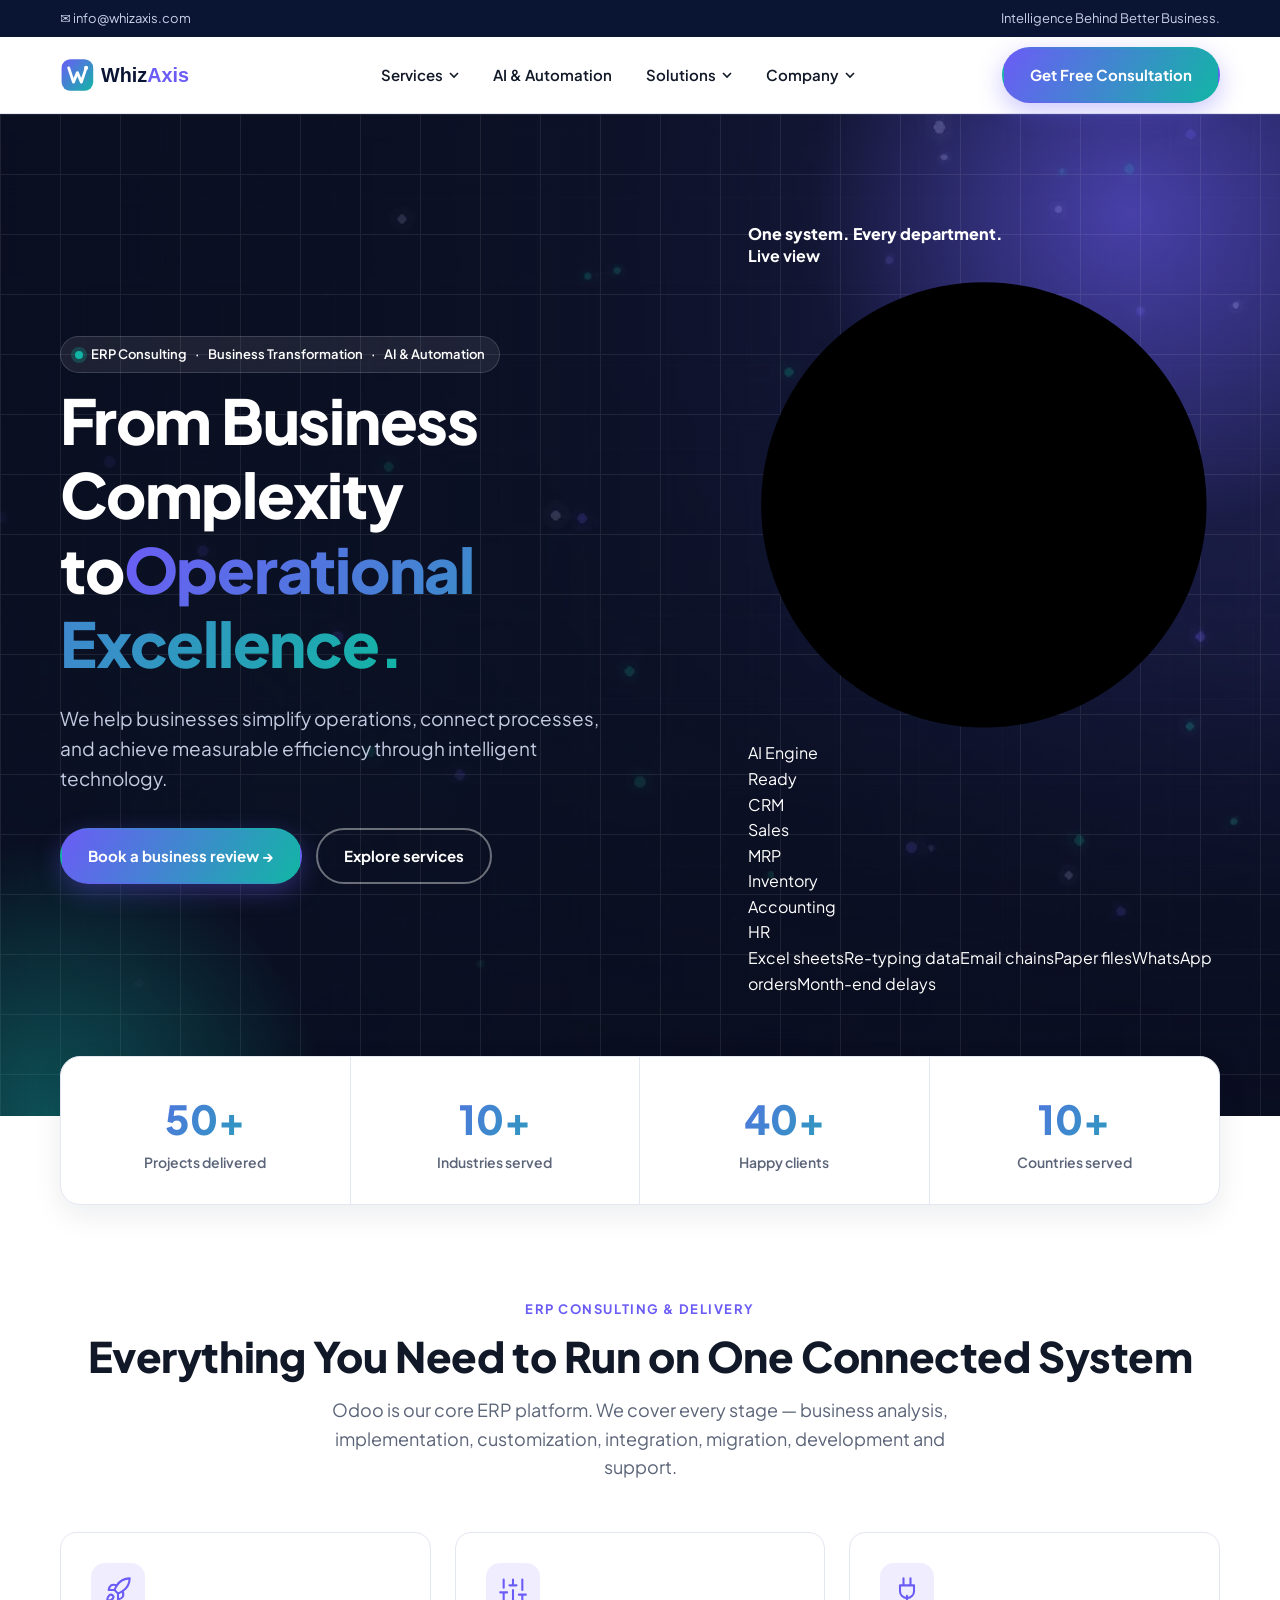
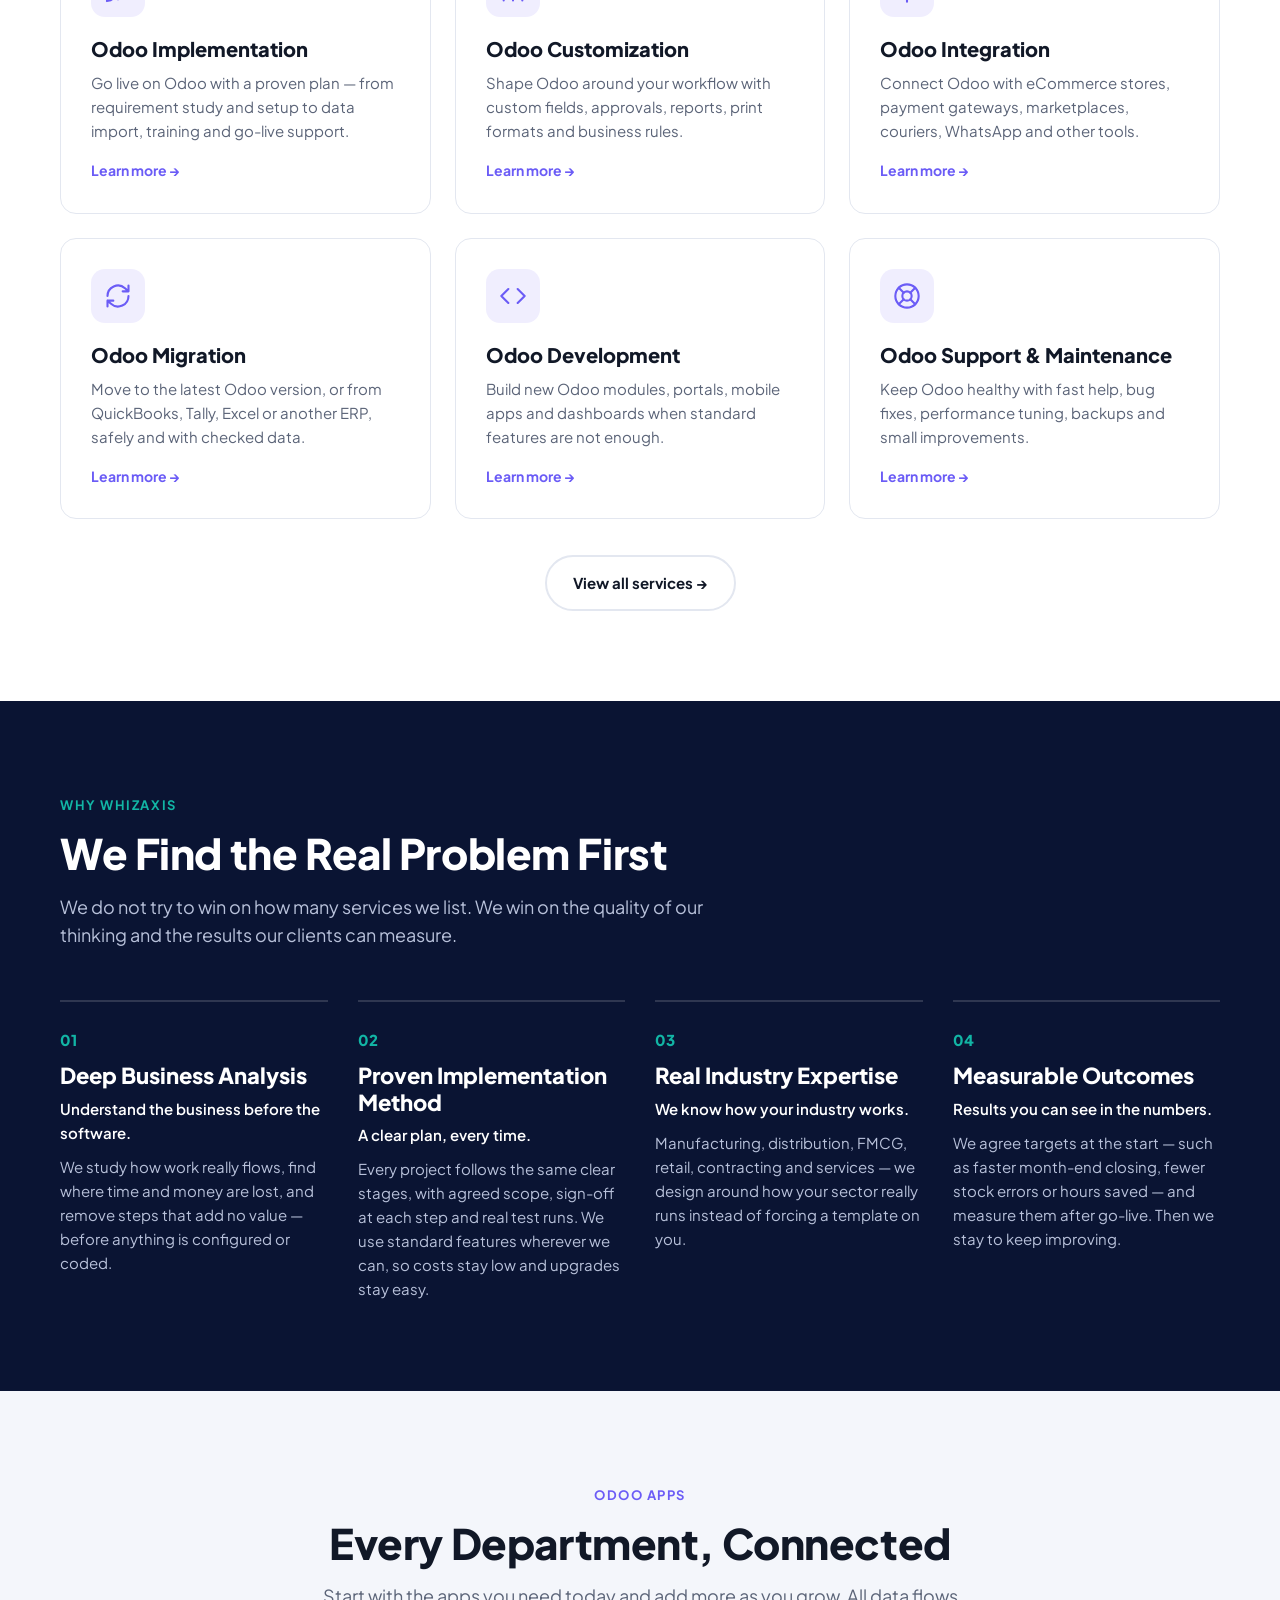
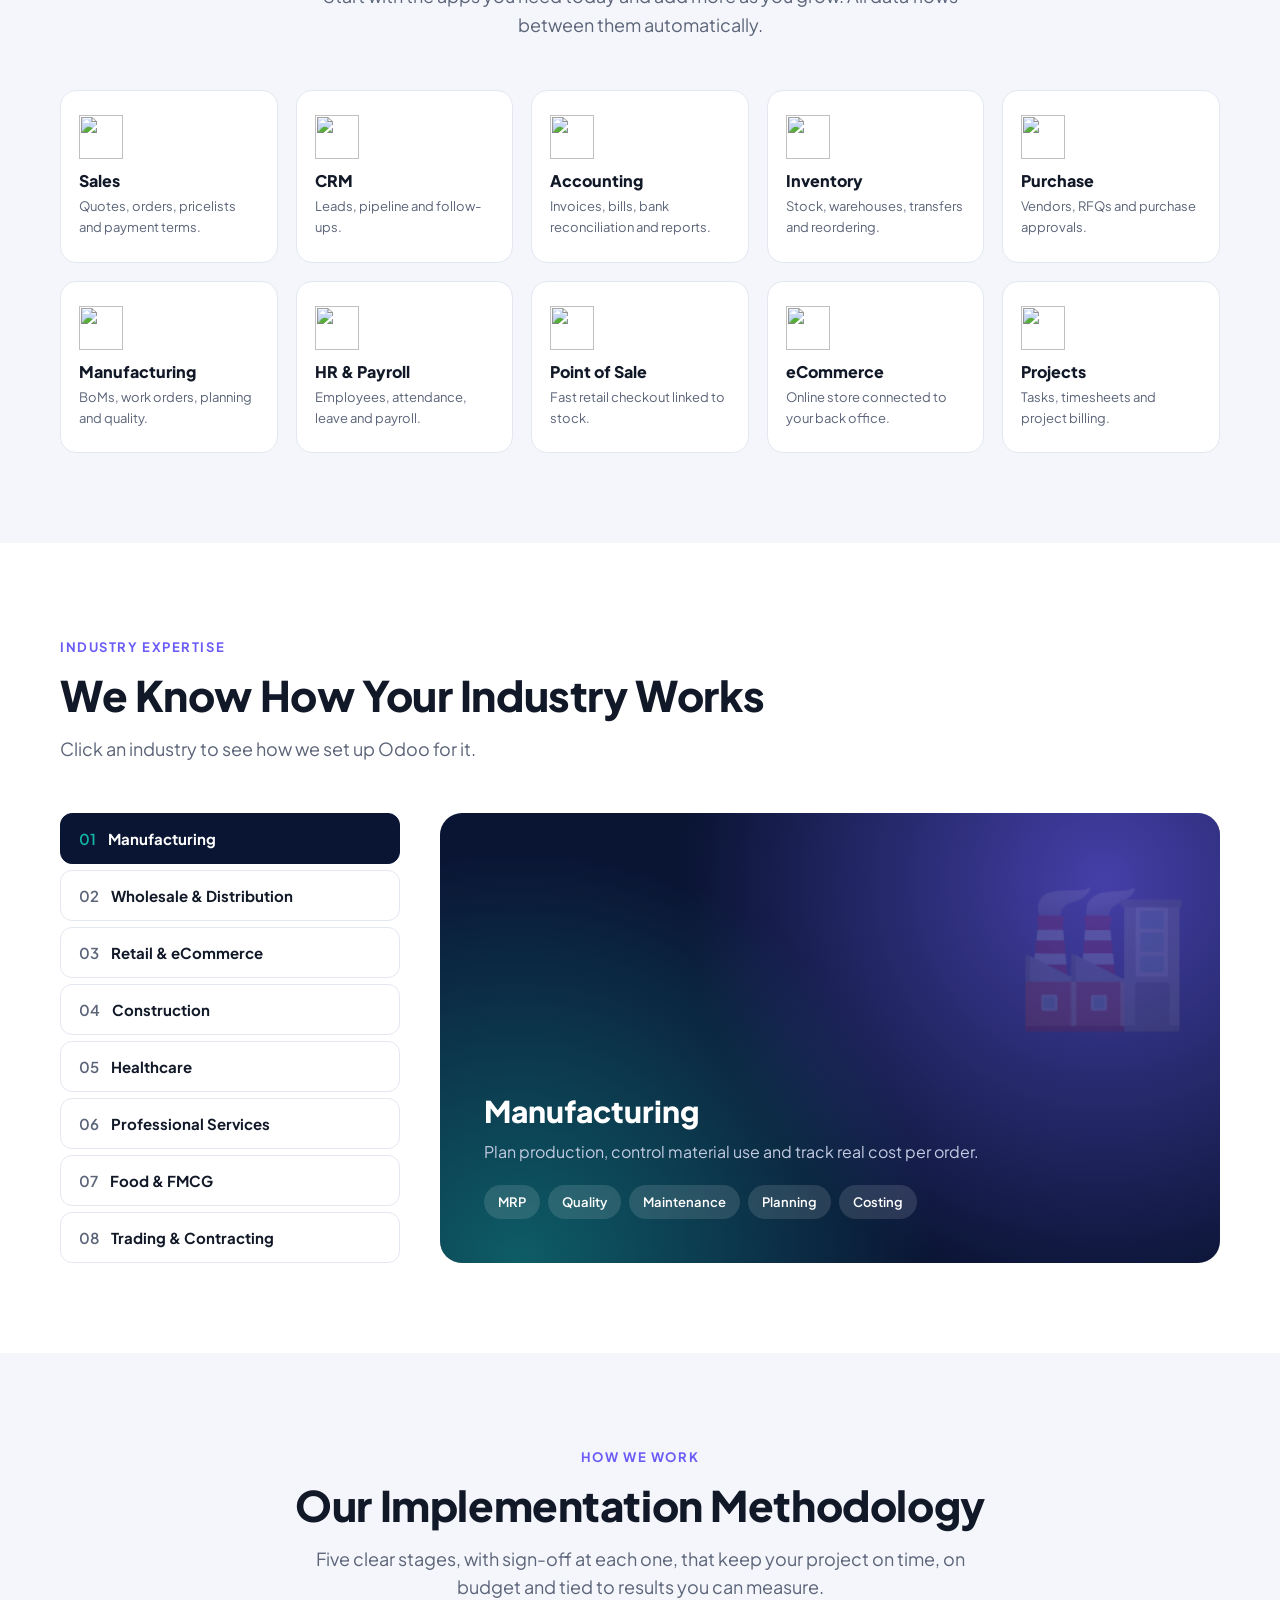
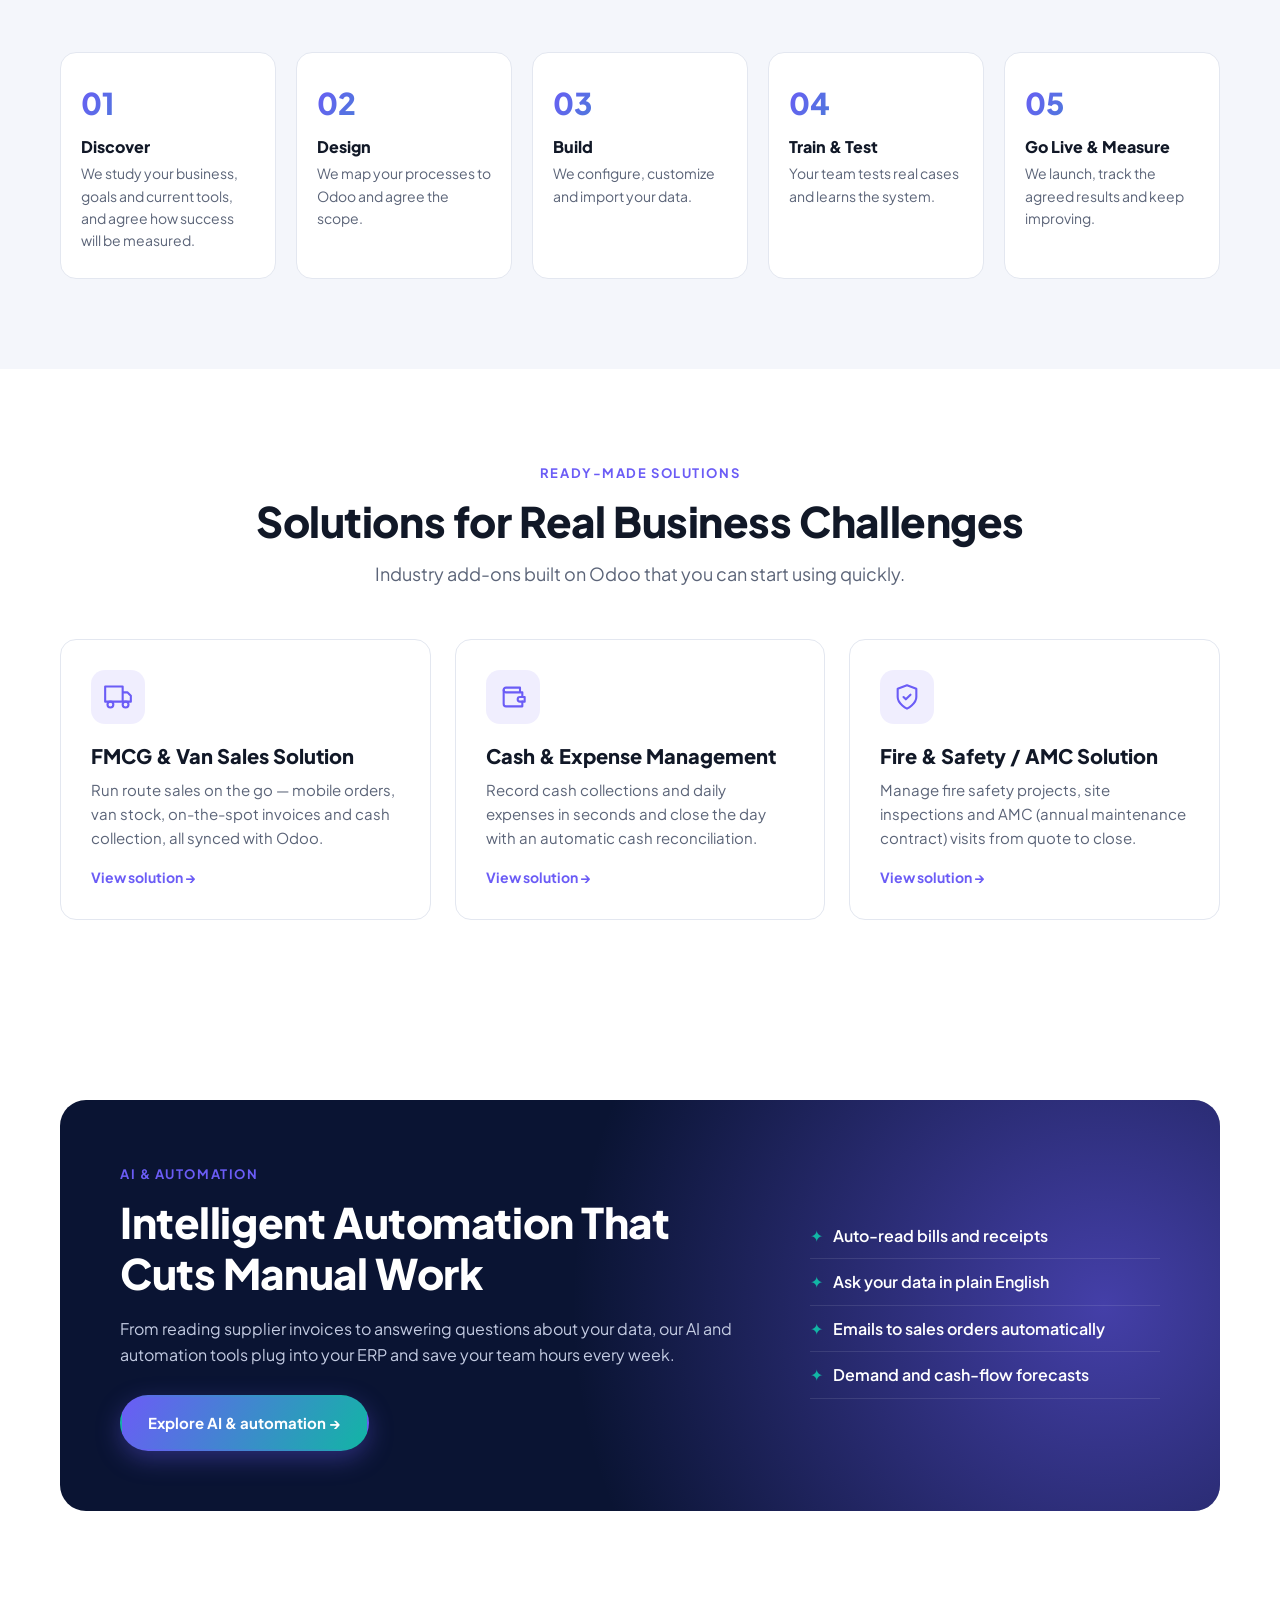
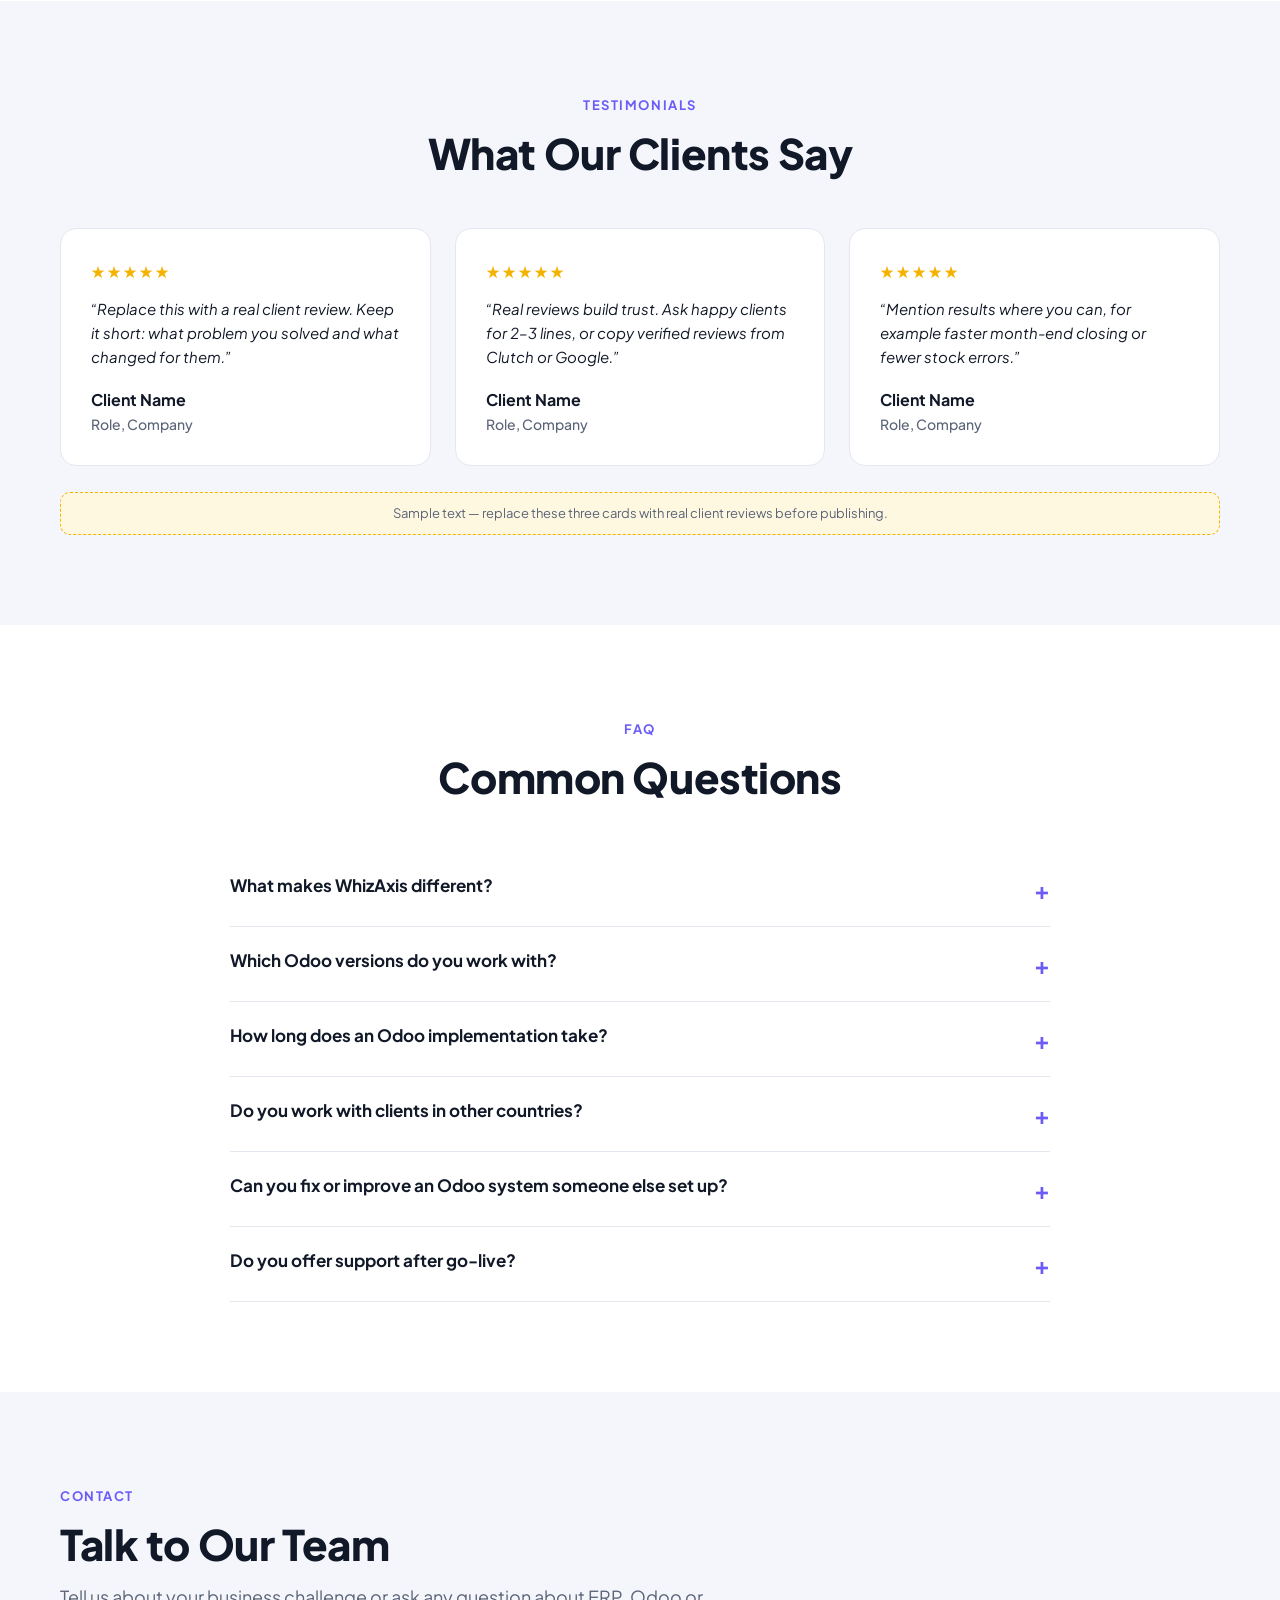
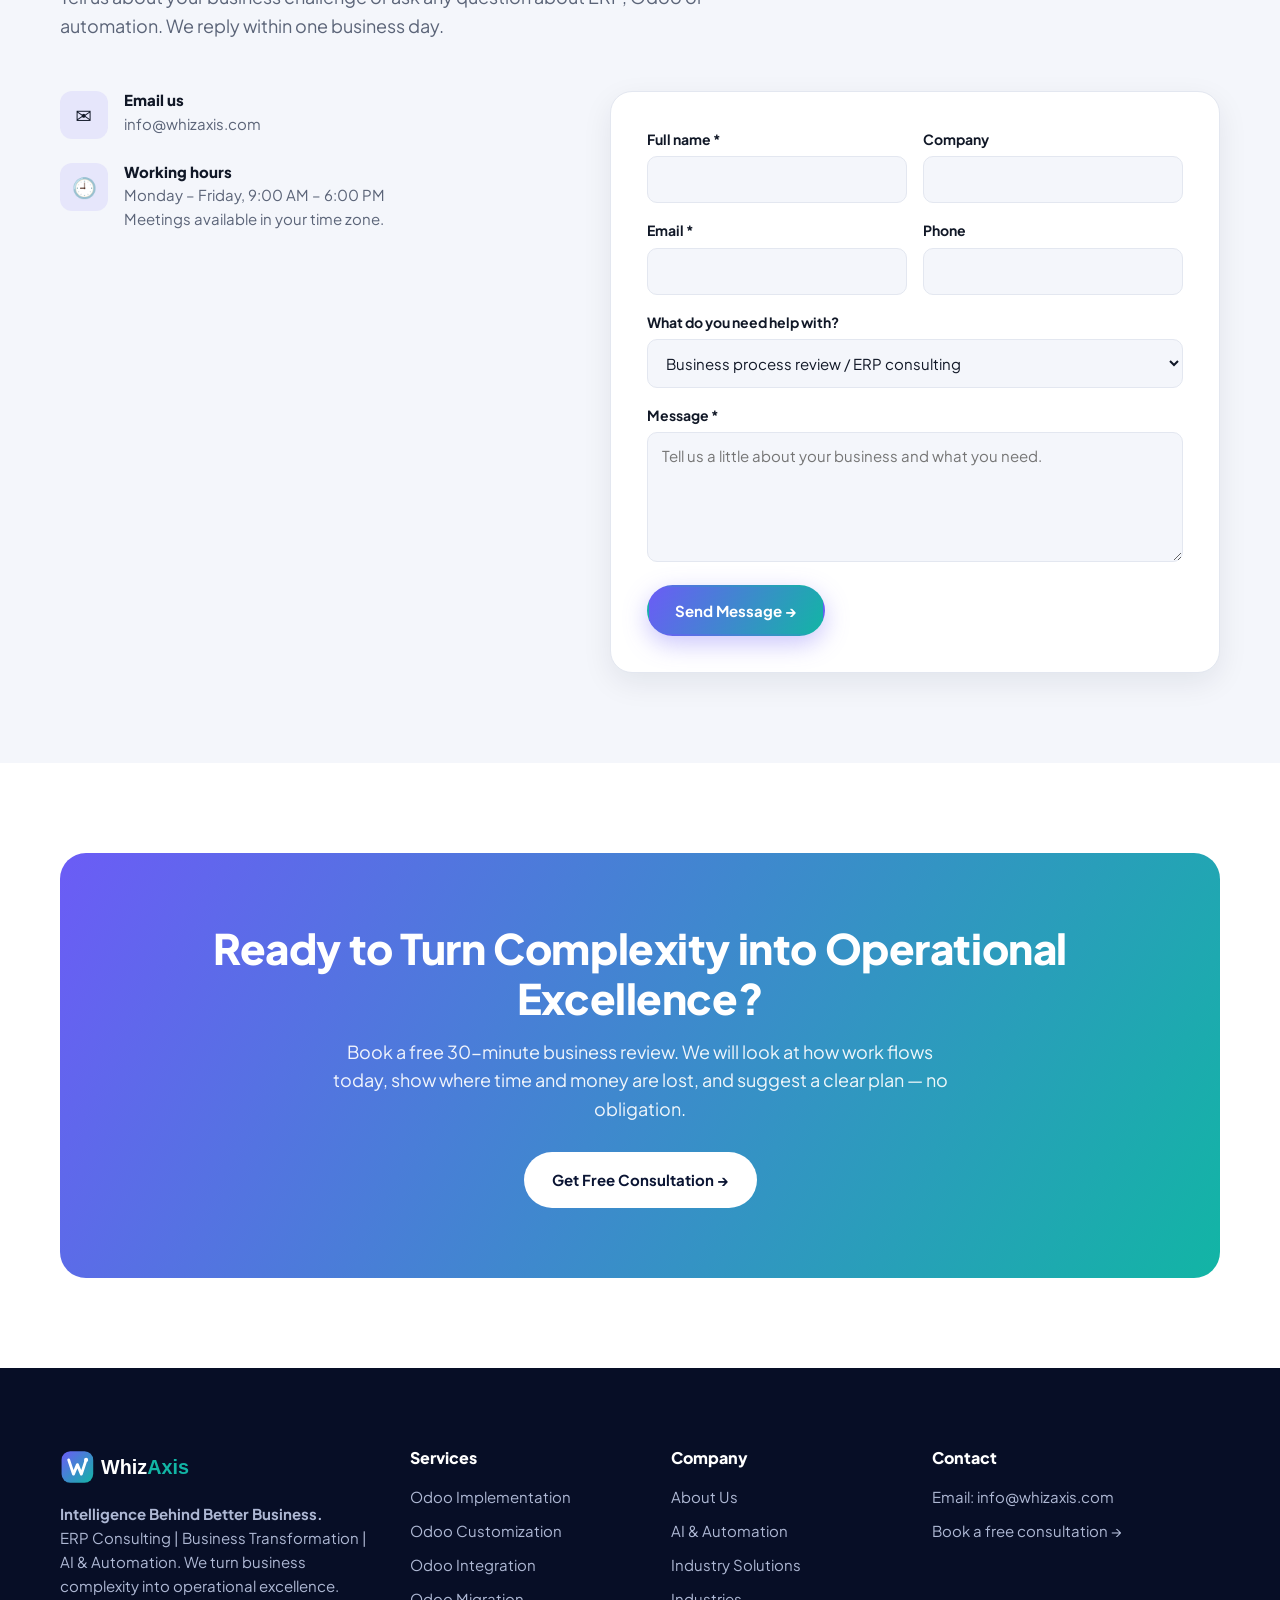
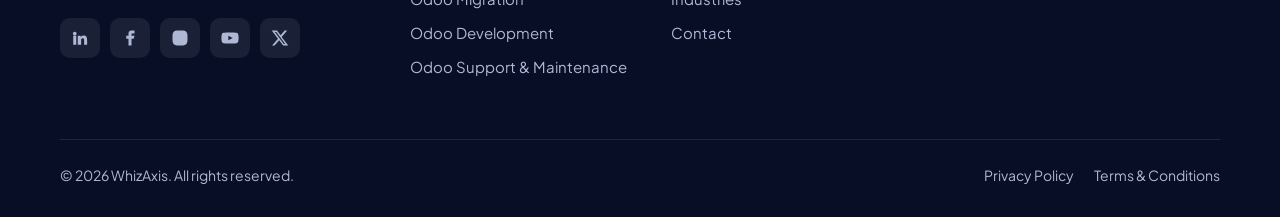
==== commit 4369b30d: "Updated with animated banner text and icons Updated with animated banner text and icons" ====
--- a/index.html
+++ b/index.html
@@ -9,7 +9,7 @@
 <link href="https://fonts.googleapis.com/css2?family=Plus+Jakarta+Sans:wght@400;500;600;700;800&display=swap" rel="stylesheet">
 <link rel="stylesheet" href="assets/css/style.css">
 </head><body>
-<div class="topbar"><div class="container"><div class="tb-links"><a href="mailto:info@whizaxis.com">✉ info@whizaxis.com</a><a href="tel:+923000000000">☎ +92 300 0000000</a></div><div class="tb-right">Intelligence Behind Better Business.</div></div></div>
+<div class="topbar"><div class="container"><div class="tb-links"><a href="mailto:info@whizaxis.com">✉ info@whizaxis.com</a></div><div class="tb-right">Intelligence Behind Better Business.</div></div></div>
 <header class="header"><div class="container">
 <a class="logo" href="index.html" aria-label="WhizAxis home"><img src="assets/img/logo.svg" alt="WhizAxis"></a>
 <ul class="nav"><li class="has-drop"><button type="button">Services <svg class="caret" viewBox="0 0 10 10"><path d="M1 3l4 4 4-4" fill="none" stroke="currentColor" stroke-width="1.6"/></svg></button><div class="dropdown"><a href="services.html"><strong>View all</strong><span>Overview of our services</span></a><a href="services.html#consulting"><strong>ERP Consulting &amp; Business Analysis</strong><span>Understand the real problem before you spend</span></a><a href="services.html#implementation"><strong>Odoo Implementation</strong><span>Go live on Odoo with a proven plan — from requirement study and setup to data import, training and go-live support</span></a><a href="services.html#customization"><strong>Odoo Customization</strong><span>Shape Odoo around your workflow with custom fields, approvals, reports, print formats and business rules</span></a><a href="services.html#integration"><strong>Odoo Integration</strong><span>Connect Odoo with eCommerce stores, payment gateways, marketplaces, couriers, WhatsApp and other tools</span></a><a href="services.html#migration"><strong>Odoo Migration</strong><span>Move to the latest Odoo version, or from QuickBooks, Tally, Excel or another ERP, safely and with checked data</span></a><a href="services.html#development"><strong>Odoo Development</strong><span>Build new Odoo modules, portals, mobile apps and dashboards when standard features are not enough</span></a><a href="services.html#support"><strong>Odoo Support &amp; Maintenance</strong><span>Keep Odoo healthy with fast help, bug fixes, performance tuning, backups and small improvements</span></a></div></li><li><a href="ai-solutions.html">AI &amp; Automation</a></li><li class="has-drop"><button type="button">Solutions <svg class="caret" viewBox="0 0 10 10"><path d="M1 3l4 4 4-4" fill="none" stroke="currentColor" stroke-width="1.6"/></svg></button><div class="dropdown"><a href="solutions.html"><strong>View all</strong><span>Overview of solutions</span></a><a href="solutions.html#van-sales"><strong>FMCG &amp; Van Sales Solution</strong><span>Run route sales on the go </span></a><a href="solutions.html#cash-expense"><strong>Cash &amp; Expense Management</strong><span>Record cash collections and daily expenses in seconds and close the day with an automatic cash reconciliation</span></a><a href="solutions.html#fire-safety"><strong>Fire &amp; Safety / AMC Solution</strong><span>Manage fire safety projects, site inspections and AMC (annual maintenance contract) visits from quote to close</span></a></div></li><li class="has-drop"><button type="button">Company <svg class="caret" viewBox="0 0 10 10"><path d="M1 3l4 4 4-4" fill="none" stroke="currentColor" stroke-width="1.6"/></svg></button><div class="dropdown"><a href="about.html"><strong>View all</strong><span>Overview of company</span></a><a href="about.html"><strong>About Us</strong><span>Who we are and how we work</span></a><a href="index.html#industries"><strong>Industries</strong><span>Sectors we serve</span></a><a href="contact.html"><strong>Contact</strong><span>Talk to our team</span></a></div></li><li class="mobile-cta"><a class="btn btn-primary" href="contact.html">Get Free Consultation</a></li></ul>
@@ -25,11 +25,28 @@
 <div class="hero-overlay"></div>
 </div>
 <div class="grid-lines"></div><div class="container">
-<div><span class="badge-pill"><span class="dot"></span>ERP Consulting · Business Transformation · AI &amp; Automation</span>
-<h1>From Business Complexity to <span class="grad-text">Operational Excellence.</span></h1>
+<div class="hero-copy"><span class="badge-pill hero-pill"><span class="dot"></span><span class="pill-item">ERP Consulting</span><span class="sep">·</span><span class="pill-item">Business Transformation</span><span class="sep">·</span><span class="pill-item">AI &amp; Automation</span></span>
+<h1 class="hero-title" aria-label="From Business Complexity to Operational Excellence."><span class="h-lead" aria-hidden="true"><span class="w">From</span> <span class="w">Business</span><br><span class="w w-scramble">Complexity</span> <span class="w">to</span></span><span class="type-wrap" aria-hidden="true"><span class="grad-text type-text" data-words="Operational Excellence.|Connected Operations.|Smarter Decisions.|Measurable Growth.">Operational<br>Excellence.</span><span class="type-caret"></span></span></h1>
 <p>We help businesses simplify operations, connect processes, and achieve measurable efficiency through intelligent technology.</p>
 <div class="hero-actions"><a class="btn btn-primary" href="contact.html">Book a business review →</a><a class="btn btn-outline" href="services.html">Explore services</a></div></div>
-<div class="hero-card"><h4>One system. Every department.</h4><div class="app-grid"><div class="app-tile"><div class="ic">📊</div>Accounting</div><div class="app-tile"><div class="ic">📦</div>Inventory</div><div class="app-tile"><div class="ic">🏭</div>MRP</div><div class="app-tile"><div class="ic">🛒</div>Sales</div><div class="app-tile"><div class="ic">🎯</div>CRM</div><div class="app-tile"><div class="ic">👥</div>HR</div></div></div>
+<div class="orbit-card" role="img" aria-label="Animation: scattered business tools come together into one connected system — CRM, Sales, MRP, Inventory, Accounting and HR — with AI automating the work between them.">
+<div class="orbit-stage" aria-hidden="true">
+<div class="orbit-head"><h4>One system. Every department.</h4><span class="orbit-state"><i></i><b>Live view</b></span></div>
+<div class="orbit-sq">
+<svg class="orbit-svg" viewBox="0 0 500 500"><defs><linearGradient id="oGrad" x1="0" y1="0" x2="1" y2="1"><stop offset="0" stop-color="#6B5CF6"/><stop offset="1" stop-color="#12B5A5"/></linearGradient></defs>
+<g class="o-rings"><circle class="o-dots" cx="250" cy="250" r="236"/><circle class="o-dash" cx="250" cy="250" r="204"/><circle class="o-track" cx="250" cy="250" r="165"/></g>
+<g class="o-tangle"></g>
+<line class="o-spoke" x1="250" y1="250" x2="250" y2="85"/>
+<circle class="o-trail" cx="250" cy="250" r="165" pathLength="360" transform="rotate(-90 250 250)"/>
+<circle class="o-dot" cx="250" cy="85" r="7"/><circle class="o-dot-halo" cx="250" cy="85" r="14"/>
+</svg>
+<div class="orbit-core"><div class="core-bars"><i></i><i></i><i></i><i></i><i></i><i></i><i></i></div><div class="core-label">AI Engine</div><div class="core-status">Ready</div></div>
+<div class="onode" data-status="Scoring lead" data-event="New web lead scored &amp; assigned to a sales rep"><span class="oic"><img src="assets/img/apps/crm.svg" alt=""></span><span class="olabel">CRM</span></div><div class="onode" data-status="Creating order" data-event="Customer email turned into a sales order"><span class="oic"><img src="assets/img/apps/sales.svg" alt=""></span><span class="olabel">Sales</span></div><div class="onode" data-status="Planning work" data-event="Work order planned &amp; materials reserved"><span class="oic"><img src="assets/img/apps/manufacturing.svg" alt=""></span><span class="olabel">MRP</span></div><div class="onode" data-status="Picking stock" data-event="Delivery picked, packed &amp; ready to ship"><span class="oic"><img src="assets/img/apps/inventory.svg" alt=""></span><span class="olabel">Inventory</span></div><div class="onode" data-status="Posting invoice" data-event="Invoice posted &amp; payment matched to bank"><span class="oic"><img src="assets/img/apps/accounting.svg" alt=""></span><span class="olabel">Accounting</span></div><div class="onode" data-status="Syncing payroll" data-event="Timesheets synced to payroll"><span class="oic"><img src="assets/img/apps/hr.svg" alt=""></span><span class="olabel">HR</span></div>
+</div>
+<span class="noise">Excel sheets</span><span class="noise">Re-typing data</span><span class="noise">Email chains</span><span class="noise">Paper files</span><span class="noise">WhatsApp orders</span><span class="noise">Month-end delays</span>
+</div>
+<ul class="orbit-feed" aria-hidden="true"></ul>
+</div>
 </div></section>
 
 <section class="stats"><div class="container"><div class="stats-grid">
@@ -56,7 +73,7 @@
 
 <section class="section soft"><div class="container">
 <div class="section-head center reveal"><span class="eyebrow">Odoo apps</span><h2>Every Department, Connected</h2><p class="lead">Start with the apps you need today and add more as you grow. All data flows between them automatically.</p></div>
-<div class="modules"><div class="module reveal"><div class="mi">🛒</div><h4>Sales</h4><p>Quotes, orders, pricelists and payment terms.</p></div><div class="module reveal"><div class="mi">🎯</div><h4>CRM</h4><p>Leads, pipeline and follow-ups.</p></div><div class="module reveal"><div class="mi">📊</div><h4>Accounting</h4><p>Invoices, bills, bank reconciliation and reports.</p></div><div class="module reveal"><div class="mi">📦</div><h4>Inventory</h4><p>Stock, warehouses, transfers and reordering.</p></div><div class="module reveal"><div class="mi">🧾</div><h4>Purchase</h4><p>Vendors, RFQs and purchase approvals.</p></div><div class="module reveal"><div class="mi">🏭</div><h4>Manufacturing</h4><p>BoMs, work orders, planning and quality.</p></div><div class="module reveal"><div class="mi">👥</div><h4>HR & Payroll</h4><p>Employees, attendance, leave and payroll.</p></div><div class="module reveal"><div class="mi">🏪</div><h4>Point of Sale</h4><p>Fast retail checkout linked to stock.</p></div><div class="module reveal"><div class="mi">🌐</div><h4>eCommerce</h4><p>Online store connected to your back office.</p></div><div class="module reveal"><div class="mi">🗂️</div><h4>Projects</h4><p>Tasks, timesheets and project billing.</p></div></div></div></section>
+<div class="modules"><div class="module reveal"><div class="mi"><img src="assets/img/apps/sales.svg" alt="" width="44" height="44" loading="lazy"></div><h4>Sales</h4><p>Quotes, orders, pricelists and payment terms.</p></div><div class="module reveal"><div class="mi"><img src="assets/img/apps/crm.svg" alt="" width="44" height="44" loading="lazy"></div><h4>CRM</h4><p>Leads, pipeline and follow-ups.</p></div><div class="module reveal"><div class="mi"><img src="assets/img/apps/accounting.svg" alt="" width="44" height="44" loading="lazy"></div><h4>Accounting</h4><p>Invoices, bills, bank reconciliation and reports.</p></div><div class="module reveal"><div class="mi"><img src="assets/img/apps/inventory.svg" alt="" width="44" height="44" loading="lazy"></div><h4>Inventory</h4><p>Stock, warehouses, transfers and reordering.</p></div><div class="module reveal"><div class="mi"><img src="assets/img/apps/purchase.svg" alt="" width="44" height="44" loading="lazy"></div><h4>Purchase</h4><p>Vendors, RFQs and purchase approvals.</p></div><div class="module reveal"><div class="mi"><img src="assets/img/apps/manufacturing.svg" alt="" width="44" height="44" loading="lazy"></div><h4>Manufacturing</h4><p>BoMs, work orders, planning and quality.</p></div><div class="module reveal"><div class="mi"><img src="assets/img/apps/hr.svg" alt="" width="44" height="44" loading="lazy"></div><h4>HR & Payroll</h4><p>Employees, attendance, leave and payroll.</p></div><div class="module reveal"><div class="mi"><img src="assets/img/apps/pos.svg" alt="" width="44" height="44" loading="lazy"></div><h4>Point of Sale</h4><p>Fast retail checkout linked to stock.</p></div><div class="module reveal"><div class="mi"><img src="assets/img/apps/ecommerce.svg" alt="" width="44" height="44" loading="lazy"></div><h4>eCommerce</h4><p>Online store connected to your back office.</p></div><div class="module reveal"><div class="mi"><img src="assets/img/apps/projects.svg" alt="" width="44" height="44" loading="lazy"></div><h4>Projects</h4><p>Tasks, timesheets and project billing.</p></div></div></div></section>
 
 <section class="section" id="industries"><div class="container">
 <div class="section-head reveal"><span class="eyebrow">Industry expertise</span><h2>We Know How Your Industry Works</h2><p class="lead">Click an industry to see how we set up Odoo for it.</p></div>
@@ -90,10 +107,7 @@
 <section class="section soft" id="contact"><div class="container">
 <div class="section-head reveal"><span class="eyebrow">Contact</span><h2>Talk to Our Team</h2><p class="lead">Tell us about your business challenge or ask any question about ERP, Odoo or automation. We reply within one business day.</p></div>
 <div class="contact-grid"><div class="contact-info reveal">
-<div class="info-row"><div class="info-ic">✉</div><div><h4>Sales enquiries</h4><a href="mailto:sales@whizaxis.com">sales@whizaxis.com</a></div></div>
-<div class="info-row"><div class="info-ic">☎</div><div><h4>Phone / WhatsApp</h4><a href="tel:+923000000000">+92 300 0000000</a></div></div>
-<div class="info-row"><div class="info-ic">💼</div><div><h4>Careers</h4><a href="mailto:careers@whizaxis.com">careers@whizaxis.com</a></div></div>
-<div class="info-row"><div class="info-ic">📍</div><div><h4>Office</h4><p>Your office address,<br>City</p></div></div>
+<div class="info-row"><div class="info-ic">✉</div><div><h4>Email us</h4><a href="mailto:info@whizaxis.com">info@whizaxis.com</a></div></div>
 <div class="info-row"><div class="info-ic">🕘</div><div><h4>Working hours</h4><p>Monday – Friday, 9:00 AM – 6:00 PM<br>Meetings available in your time zone.</p></div></div></div><form class="form contact-form reveal" novalidate>
 <div class="hp"><label>Leave empty<input name="website" tabindex="-1" autocomplete="off"></label></div>
 <div class="form-row"><div class="field"><label for="f-name">Full name *</label><input id="f-name" name="name" required></div><div class="field"><label for="f-co">Company</label><input id="f-co" name="company"></div></div>
@@ -106,8 +120,8 @@
 <div><a class="logo" href="index.html"><img src="assets/img/logo-light.svg" alt="WhizAxis"></a><p><strong>Intelligence Behind Better Business.</strong><br>ERP Consulting | Business Transformation | AI &amp; Automation. We turn business complexity into operational excellence.</p><div class="socials"><a href="#" aria-label="LinkedIn"><svg viewBox="0 0 24 24"><path d="M4.98 3.5a2.5 2.5 0 1 1 0 5 2.5 2.5 0 0 1 0-5zM3 9h4v12H3zM9 9h3.8v1.7h.1c.5-1 1.8-2 3.8-2 4 0 4.8 2.6 4.8 6V21h-4v-5.6c0-1.3 0-3-1.9-3s-2.1 1.4-2.1 2.9V21H9z"/></svg></a><a href="#" aria-label="Facebook"><svg viewBox="0 0 24 24"><path d="M14 9V7c0-.9.6-1 1-1h3V2h-4c-3.3 0-4 2.4-4 4v3H7v4h3v9h4v-9h3l1-4z"/></svg></a><a href="#" aria-label="Instagram"><svg viewBox="0 0 24 24"><path d="M12 7a5 5 0 1 0 0 10 5 5 0 0 0 0-10zm0 8.2a3.2 3.2 0 1 1 0-6.4 3.2 3.2 0 0 1 0 6.4zM17.3 5.5a1.2 1.2 0 1 0 0 2.4 1.2 1.2 0 0 0 0-2.4zM12 2c-2.7 0-3 0-4.1.1C4.3 2.3 2.3 4.3 2.1 7.9 2 9 2 9.3 2 12s0 3 .1 4.1c.2 3.6 2.2 5.6 5.8 5.8 1.1.1 1.4.1 4.1.1s3 0 4.1-.1c3.6-.2 5.6-2.2 5.8-5.8.1-1.1.1-1.4.1-4.1s0-3-.1-4.1c-.2-3.6-2.2-5.6-5.8-5.8C15 2 14.7 2 12 2z"/></svg></a><a href="#" aria-label="YouTube"><svg viewBox="0 0 24 24"><path d="M23 7.2a3 3 0 0 0-2.1-2.1C19 4.6 12 4.6 12 4.6s-7 0-8.9.5A3 3 0 0 0 1 7.2 31 31 0 0 0 .5 12a31 31 0 0 0 .5 4.8 3 3 0 0 0 2.1 2.1c1.9.5 8.9.5 8.9.5s7 0 8.9-.5a3 3 0 0 0 2.1-2.1 31 31 0 0 0 .5-4.8 31 31 0 0 0-.5-4.8zM9.8 15V9l5.8 3z"/></svg></a><a href="#" aria-label="X"><svg viewBox="0 0 24 24"><path d="M18.2 2h3.4l-7.4 8.5L23 22h-6.8l-5.3-7-6.1 7H1.4l7.9-9L1 2h7l4.8 6.4zm-1.2 18h1.9L7.1 4H5.1z"/></svg></a></div></div>
 <div><h4>Services</h4><ul><li><a href="services.html#implementation">Odoo Implementation</a></li><li><a href="services.html#customization">Odoo Customization</a></li><li><a href="services.html#integration">Odoo Integration</a></li><li><a href="services.html#migration">Odoo Migration</a></li><li><a href="services.html#development">Odoo Development</a></li><li><a href="services.html#support">Odoo Support & Maintenance</a></li></ul></div>
 <div><h4>Company</h4><ul><li><a href="about.html">About Us</a></li><li><a href="ai-solutions.html">AI &amp; Automation</a></li><li><a href="solutions.html">Industry Solutions</a></li><li><a href="index.html#industries">Industries</a></li><li><a href="contact.html">Contact</a></li></ul></div>
-<div><h4>Contact</h4><ul><li>Sales: <a href="mailto:sales@whizaxis.com">sales@whizaxis.com</a></li><li>Phone / WhatsApp: <a href="tel:+923000000000">+92 300 0000000</a></li><li>Careers: <a href="mailto:careers@whizaxis.com">careers@whizaxis.com</a></li><li>📍 Your office address,<br>City</li></ul></div>
+<div><h4>Contact</h4><ul><li>Email: <a href="mailto:info@whizaxis.com">info@whizaxis.com</a></li><li><a href="contact.html">Book a free consultation →</a></li></ul></div>
 </div><div class="footer-bottom"><span>© <span id="year">2026</span> WhizAxis. All rights reserved.</span><div class="links"><a href="privacy.html">Privacy Policy</a><a href="terms.html">Terms &amp; Conditions</a></div></div></div></footer>
-<a class="wa-float" href="https://wa.me/923000000000" target="_blank" rel="noopener" aria-label="Chat on WhatsApp"><svg viewBox="0 0 24 24"><path d="M17.5 14.4c-.3-.1-1.8-.9-2-1s-.5-.1-.7.1-.8 1-.9 1.2-.3.2-.6.1a8.2 8.2 0 0 1-4.1-3.6c-.3-.5.3-.5.9-1.6.1-.2 0-.4 0-.5l-.9-2.2c-.2-.6-.5-.5-.7-.5h-.6a1.1 1.1 0 0 0-.8.4 3.4 3.4 0 0 0-1 2.5 5.9 5.9 0 0 0 1.2 3.1 13.5 13.5 0 0 0 5.2 4.6c1.9.8 2.7.9 3.6.8a3.1 3.1 0 0 0 2-1.4 2.5 2.5 0 0 0 .2-1.4c-.1-.2-.3-.3-.6-.4zM12 21.8a9.8 9.8 0 0 1-5-1.4l-.4-.2-3.7 1 1-3.6-.2-.4A9.8 9.8 0 1 1 12 21.8zM20.5 3.5A11.8 11.8 0 0 0 1.9 17.7L.2 24l6.4-1.7a11.8 11.8 0 0 0 5.6 1.4A11.8 11.8 0 0 0 20.5 3.5z"/></svg></a>
 <script src="assets/js/main.js"></script>
+<script src="assets/js/hero.js"></script>
 </body></html>
